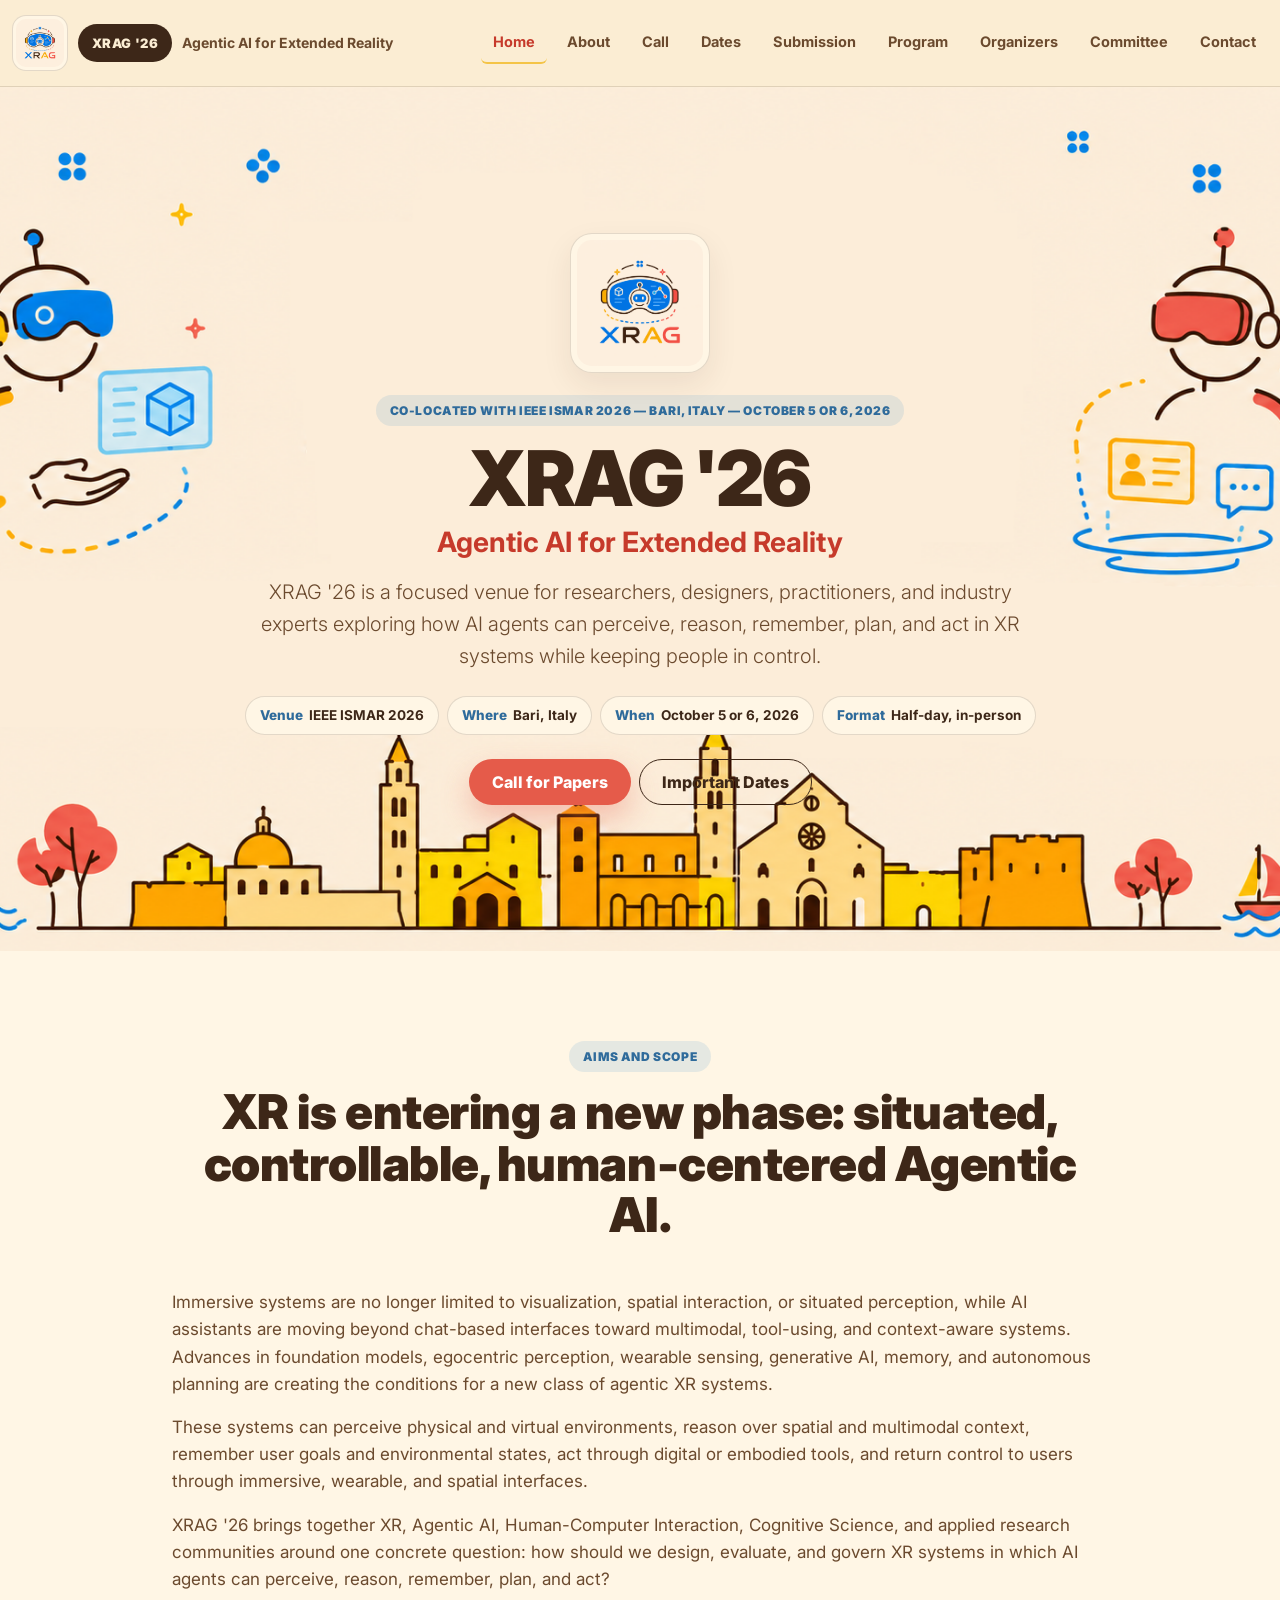
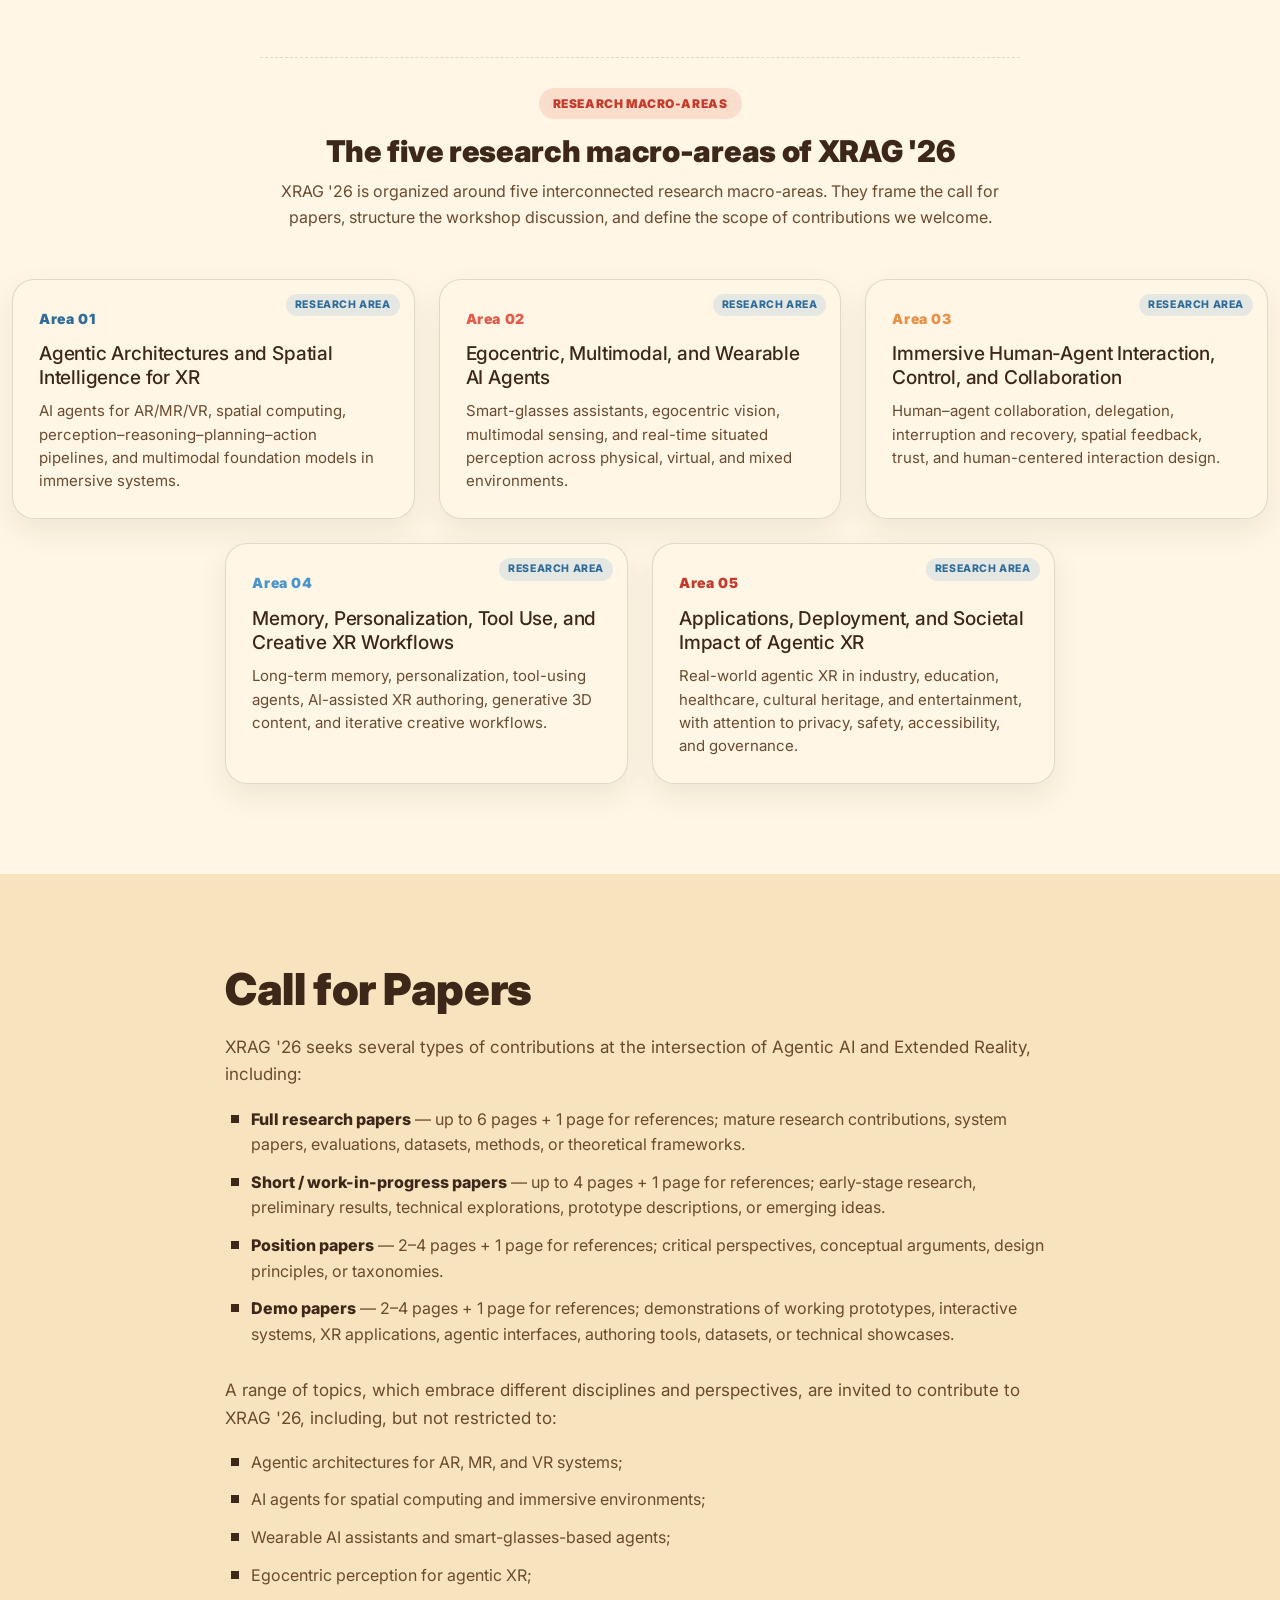
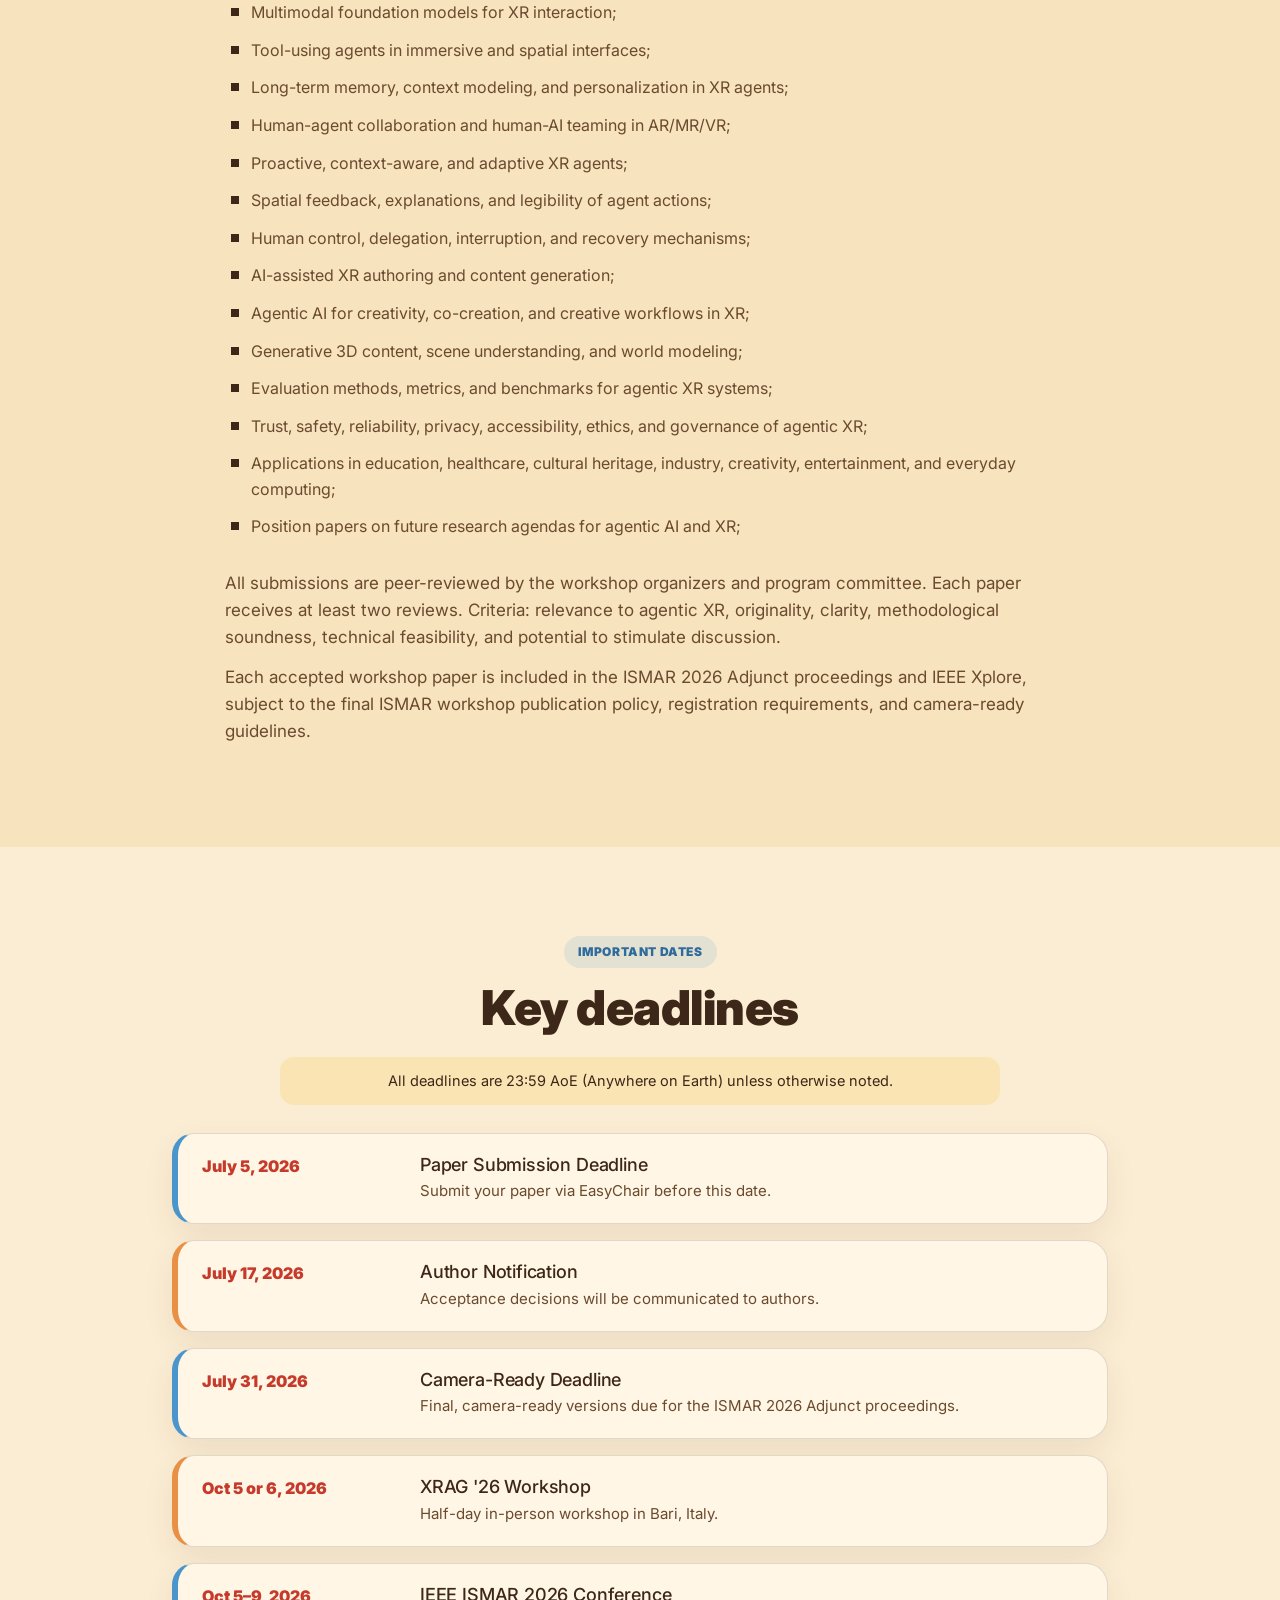
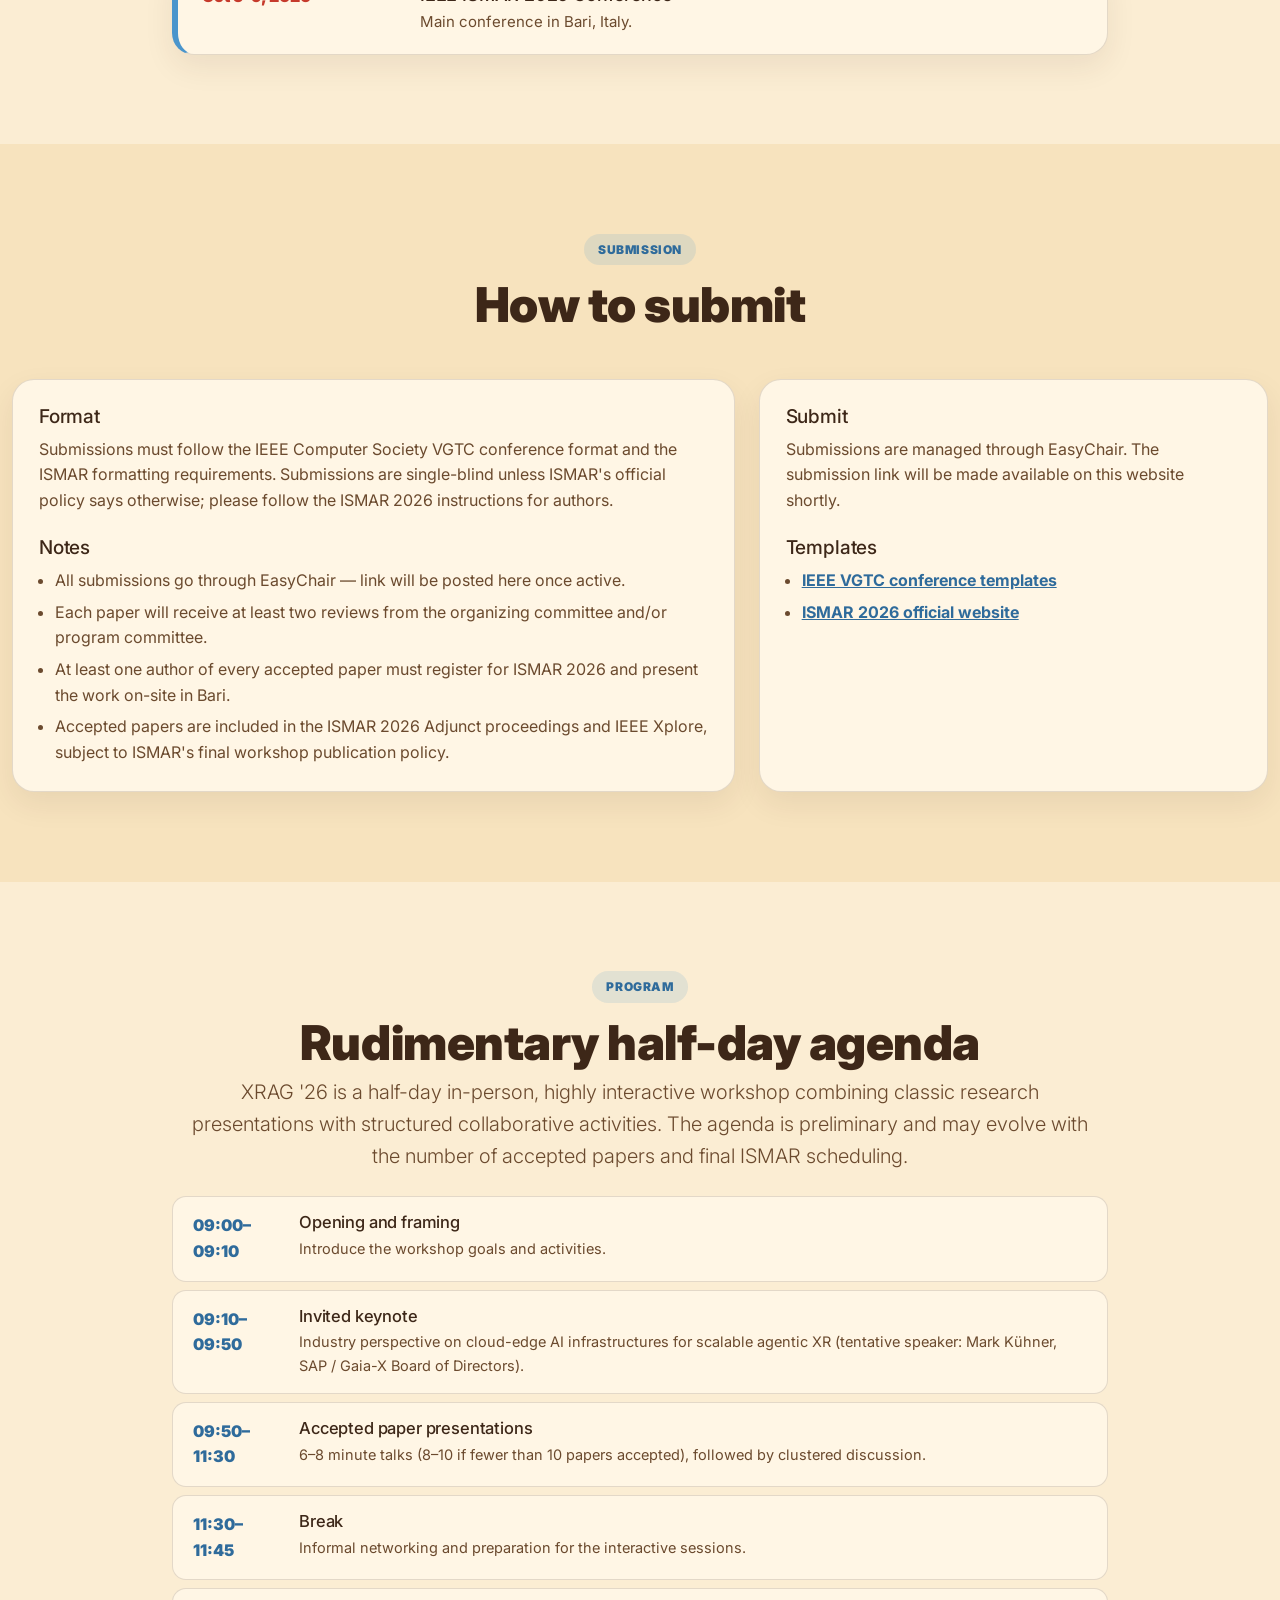
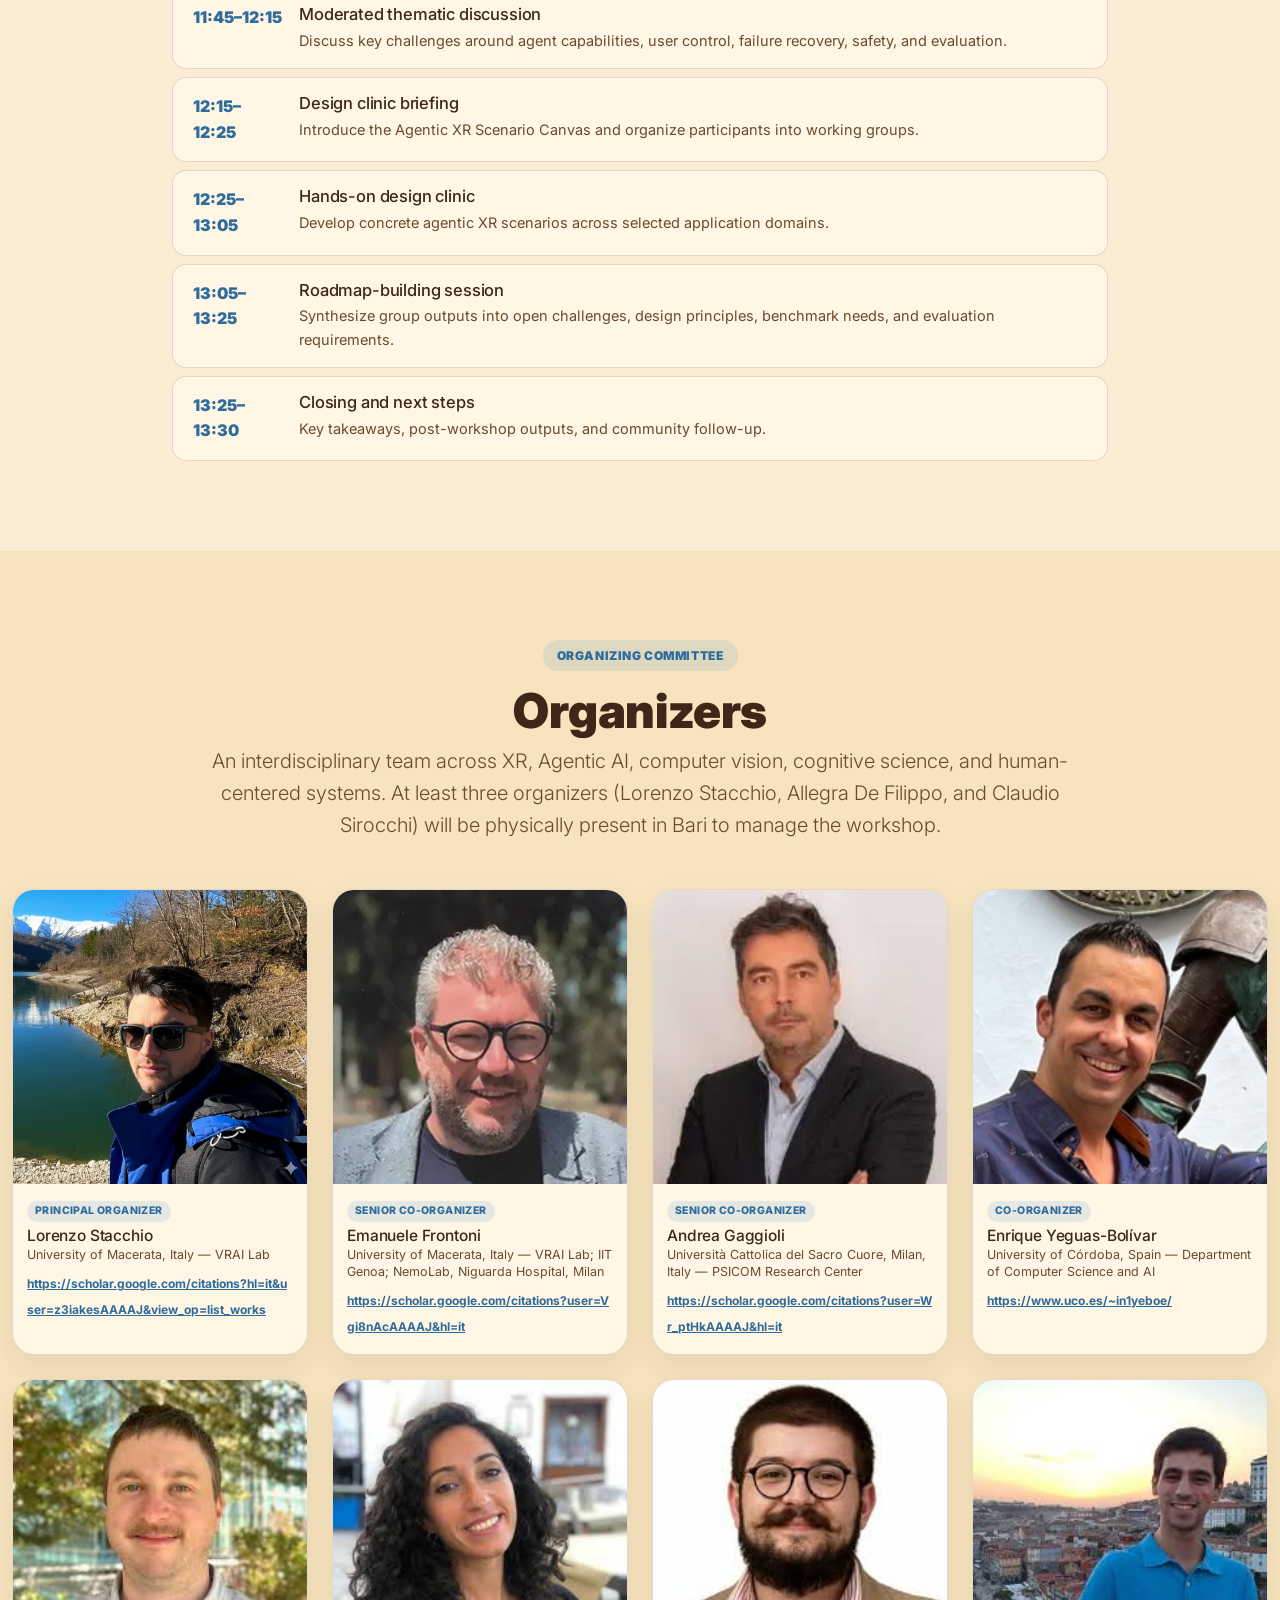
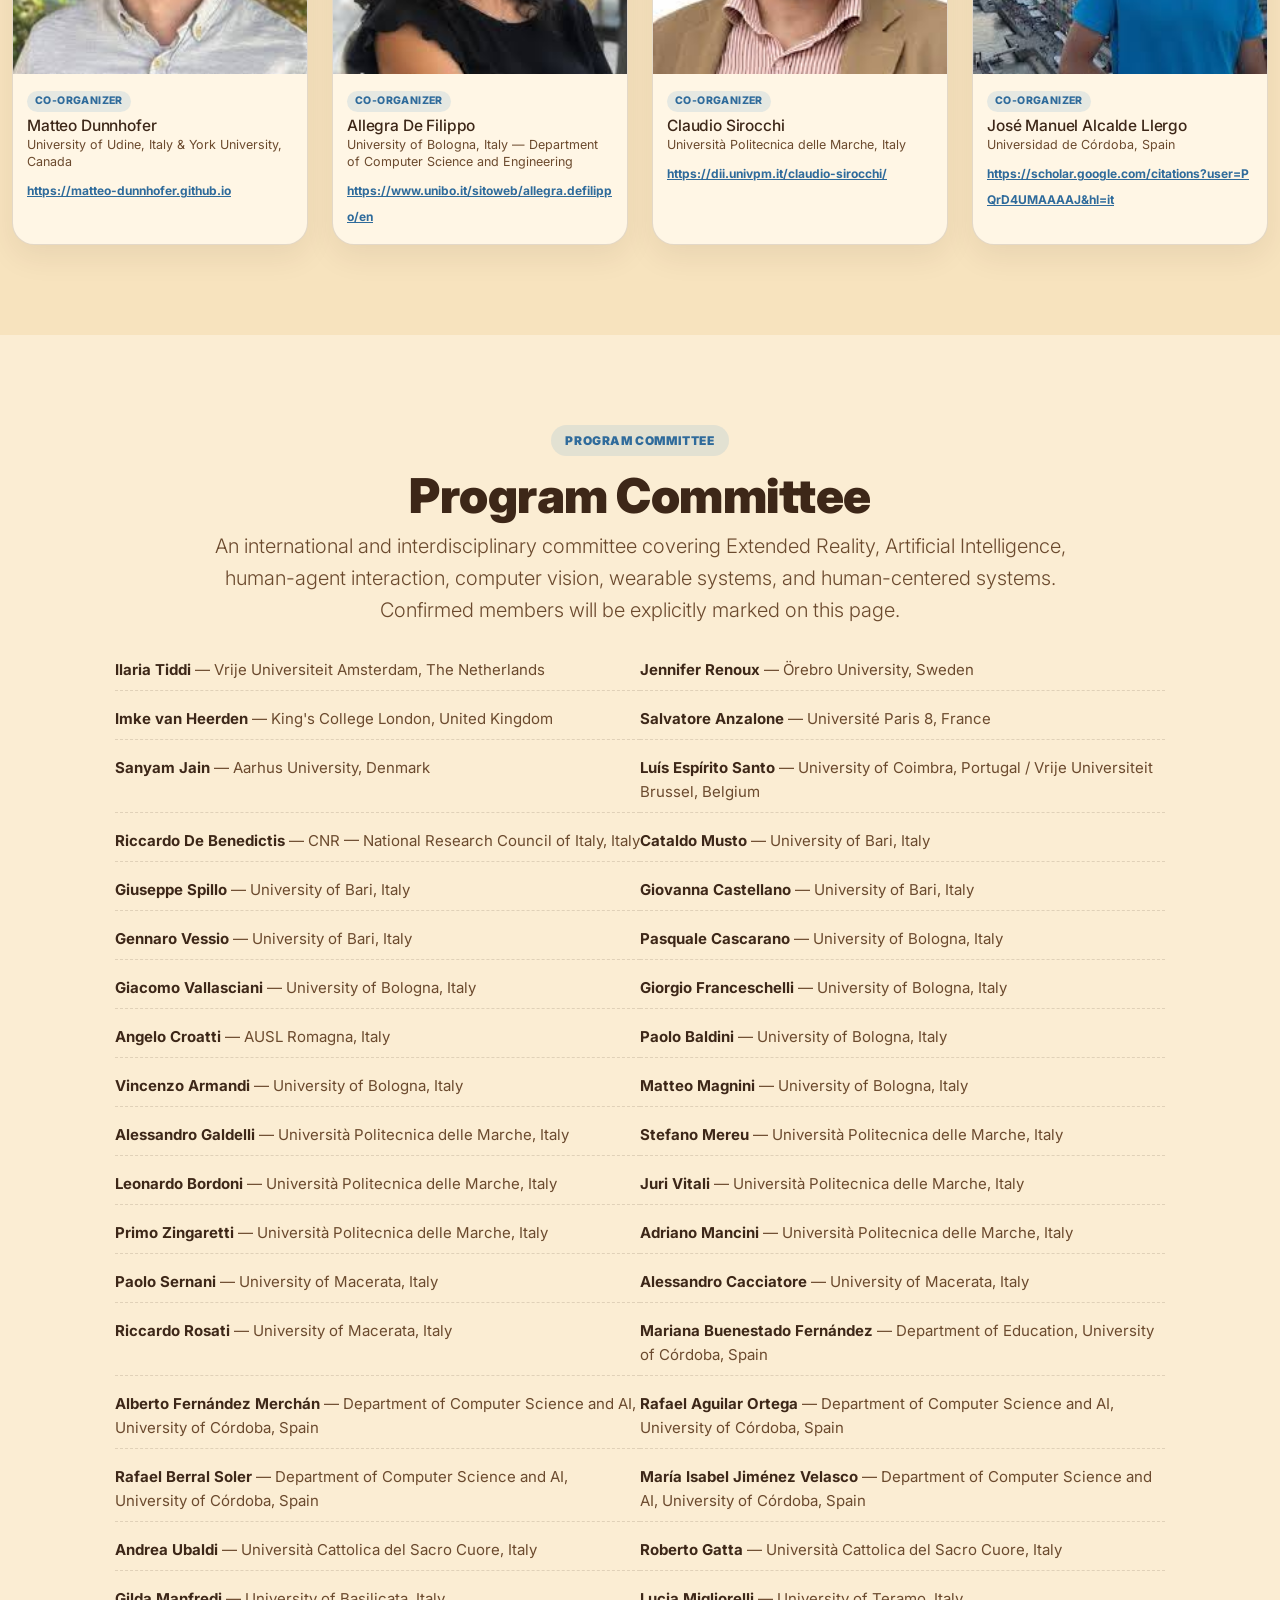
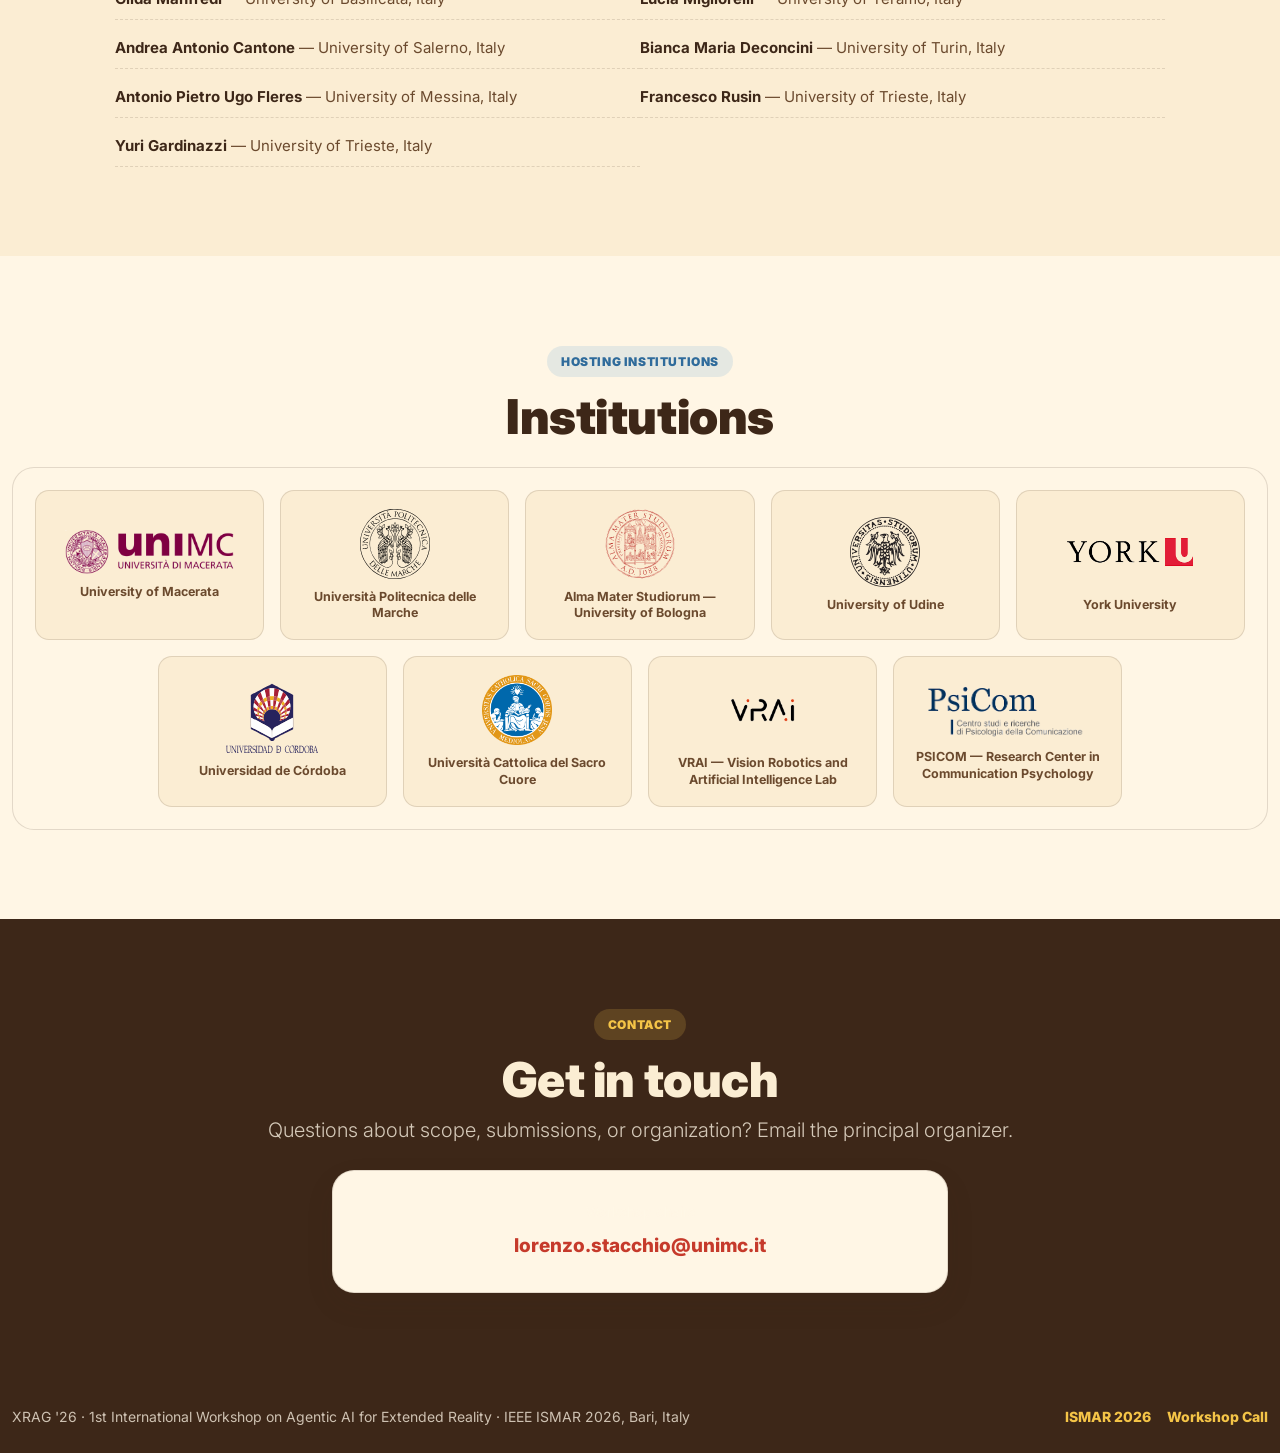
==== index.html @ 8af24858 "Initial commit: XRAG '26 workshop website Static, JSON-driven site for the 1st International Worksho" ====
<!doctype html>
<html lang="en">
  <head>
    <meta charset="utf-8">
    <meta name="viewport" content="width=device-width, initial-scale=1">
    <meta name="description" content="XRAG '26 — IEEE ISMAR 2026 Workshop on Agentic AI for Extended Reality, Bari, Italy.">
    <title>XRAG '26 — Agentic AI for Extended Reality (ISMAR 2026 Workshop)</title>

    <link rel="icon"          type="image/png" href="assets/icon.png">
    <link rel="apple-touch-icon"                href="assets/icon.png">
    <link rel="shortcut icon" type="image/png" href="assets/icon.png">

    <link rel="preconnect" href="https://fonts.googleapis.com">
    <link rel="preconnect" href="https://fonts.gstatic.com" crossorigin>
    <link href="https://fonts.googleapis.com/css2?family=Inter:wght@400;500;700;800;900&display=swap" rel="stylesheet">

    <!-- Bootstrap 5 -->
    <link href="https://cdn.jsdelivr.net/npm/bootstrap@5.3.8/dist/css/bootstrap.min.css"
          rel="stylesheet"
          integrity="sha384-sRIl4kxILFvY47J16cr9ZwB07vP4J8+LH7qKQnuqkuIAvNWLzeN8tE5YBujZqJLB"
          crossorigin="anonymous">

    <link rel="stylesheet" href="styles.css">
  </head>
  <body>

    <!-- ============ NAVBAR ============ -->
    <nav class="navbar navbar-expand-lg sticky-top site-header">
      <div class="container-xxl">
        <a class="navbar-brand brand" href="#home">
          <img src="assets/icon.png" alt="" class="brand-icon" aria-hidden="true">
          <span class="brand-mark" data-bind="workshop.shortName">XRAG '26</span>
          <span class="brand-text d-none d-md-inline" data-bind="workshop.subtitle">Agentic AI for Extended Reality</span>
        </a>
        <button class="navbar-toggler" type="button"
                data-bs-toggle="collapse" data-bs-target="#siteNav"
                aria-controls="siteNav" aria-expanded="false" aria-label="Toggle navigation">
          <span class="navbar-toggler-icon"></span>
        </button>
        <div class="collapse navbar-collapse justify-content-lg-end" id="siteNav">
          <ul class="navbar-nav align-items-lg-center gap-lg-2" data-slot="nav"></ul>
        </div>
      </div>
    </nav>

    <main>
      <!-- ============ HOME / HERO ============ -->
      <section id="home" class="hero">
        <div class="hero-bg" aria-hidden="true"></div>
        <div class="container-xxl position-relative">
          <div class="text-center mx-auto hero-content" style="max-width: 980px;">
            <img src="assets/icon.png" alt="" class="hero-icon" aria-hidden="true"
                 onerror="this.style.display='none'">
            <p class="eyebrow" data-bind="hero.eyebrow"></p>
            <h1 class="display-3 fw-black mb-2" data-bind="workshop.shortName"></h1>
            <p class="subtitle h3 fw-bold mb-3" data-bind="workshop.subtitle"></p>
            <p class="blurb lead" data-bind="hero.blurb"></p>
            <div class="snapshot d-flex flex-wrap justify-content-center gap-2 my-4" data-slot="snapshot"></div>
            <div class="d-flex flex-wrap justify-content-center gap-2" data-slot="heroActions"></div>
          </div>
        </div>
      </section>

      <!-- ============ ABOUT ============ -->
      <section id="about" class="block paper">
        <div class="container-xxl">
          <div class="section-head text-center mx-auto mb-4 mb-md-5">
            <p class="section-kicker" data-bind="about.kicker"></p>
            <h2 class="display-5 fw-black" data-bind="about.title"></h2>
          </div>
          <div class="row justify-content-center">
            <div class="col-lg-10 col-xl-9 about-copy" data-slot="aboutParagraphs"></div>
          </div>

          <!-- Macro research areas -->
          <div class="areas-header text-center mx-auto mt-5 mb-4">
            <p class="section-kicker areas-kicker" data-bind="about.areasKicker">Research Macro-Areas</p>
            <h3 class="areas-title" data-bind="about.areasTitle">The five research macro-areas of XRAG '26</h3>
            <p class="areas-intro text-muted-ink" data-bind="about.areasIntro">
              The workshop is organized around five interconnected research macro-areas
              that frame the call for papers and the workshop discussion.
            </p>
          </div>
          <div class="row g-3 g-md-4 mt-2 justify-content-center" data-slot="pillars"></div>
        </div>
      </section>

      <!-- ============ CALL FOR PAPERS ============ -->
      <section id="cfp" class="block alt">
        <div class="container-xxl">
          <div class="row justify-content-center">
            <div class="col-lg-9 col-xl-8 cfp-simple">

              <h2 class="cfp-h" data-bind="callForPapers.title2">Call for Papers</h2>
              <p data-bind="callForPapers.lead"></p>
              <ul class="cfp-bullets" data-slot="cfpCategories"></ul>

              <p class="mt-4" data-bind="topics.lead">
                A range of topics, which embrace different disciplines and perspectives,
                are invited to contribute to XRAG '26, including, but not restricted to:
              </p>
              <ul class="cfp-bullets" data-slot="topics"></ul>

              <p class="mt-4 text-muted-ink small" data-bind="callForPapers.review"></p>
              <p class="text-muted-ink small" data-bind="callForPapers.publication"></p>

            </div>
          </div>
        </div>
      </section>

      <!-- ============ IMPORTANT DATES ============ -->
      <section id="dates" class="block">
        <div class="container-xxl">
          <div class="section-head text-center mx-auto mb-4">
            <p class="section-kicker" data-bind="importantDates.kicker"></p>
            <h2 class="display-5 fw-black" data-bind="importantDates.title"></h2>
          </div>
          <p class="dates-note mx-auto" data-bind="importantDates.note"></p>
          <div class="row justify-content-center">
            <div class="col-lg-10 col-xl-9">
              <div class="timeline d-grid gap-3" data-slot="dates"></div>
            </div>
          </div>
        </div>
      </section>

      <!-- ============ SUBMISSION ============ -->
      <section id="submission" class="block alt">
        <div class="container-xxl">
          <div class="section-head text-center mx-auto mb-4 mb-md-5">
            <p class="section-kicker" data-bind="submission.kicker"></p>
            <h2 class="display-5 fw-black" data-bind="submission.title"></h2>
          </div>
          <div class="row g-3 g-md-4">
            <div class="col-lg-7">
              <div class="card-soft h-100">
                <h3>Format</h3>
                <p data-bind="submission.format"></p>
                <h3 class="mt-4">Notes</h3>
                <ul class="ps-3 mb-0" data-slot="submissionNotes"></ul>
              </div>
            </div>
            <div class="col-lg-5">
              <div class="card-soft h-100">
                <h3>Submit</h3>
                <p data-bind="submission.urlLabel"></p>
                <div data-slot="submissionLink"></div>
                <h3 class="mt-4">Templates</h3>
                <ul class="ps-3 mb-0" data-slot="submissionTemplates"></ul>
              </div>
            </div>
          </div>
        </div>
      </section>

      <!-- ============ PROGRAM ============ -->
      <section id="program" class="block">
        <div class="container-xxl">
          <div class="section-head text-center mx-auto mb-4">
            <p class="section-kicker" data-bind="program.kicker"></p>
            <h2 class="display-5 fw-black" data-bind="program.title"></h2>
            <p class="lead text-muted-ink" data-bind="program.intro"></p>
          </div>
          <div class="row justify-content-center">
            <div class="col-lg-9">
              <div class="program-list d-grid gap-2" data-slot="program"></div>
            </div>
          </div>
        </div>
      </section>

      <!-- ============ ORGANIZERS ============ -->
      <section id="organizers" class="block alt">
        <div class="container-xxl">
          <div class="section-head text-center mx-auto mb-4 mb-md-5">
            <p class="section-kicker" data-bind="organizers.kicker"></p>
            <h2 class="display-5 fw-black" data-bind="organizers.title"></h2>
            <p class="lead text-muted-ink" data-bind="organizers.intro"></p>
          </div>
          <div class="row g-3 g-md-4" data-slot="organizers"></div>
        </div>
      </section>

      <!-- ============ COMMITTEE ============ -->
      <section id="committee" class="block">
        <div class="container-xxl">
          <div class="section-head text-center mx-auto mb-4">
            <p class="section-kicker" data-bind="committee.kicker"></p>
            <h2 class="display-5 fw-black" data-bind="committee.title"></h2>
            <p class="lead text-muted-ink" data-bind="committee.intro"></p>
          </div>
          <div class="row justify-content-center">
            <div class="col-lg-10">
              <ul class="committee-list row g-2 list-unstyled mb-0" data-slot="committee"></ul>
            </div>
          </div>
        </div>
      </section>

      <!-- ============ SPONSORS ============ -->
      <section id="sponsors" class="block paper">
        <div class="container-xxl">
          <div class="section-head text-center mx-auto mb-4">
            <p class="section-kicker" data-bind="sponsors.kicker"></p>
            <h2 class="display-5 fw-black" data-bind="sponsors.title"></h2>
          </div>
          <div class="sponsor-grid" data-slot="sponsors"></div>
        </div>
      </section>

      <!-- ============ CONTACT ============ -->
      <section id="contact" class="block ink">
        <div class="container-xxl">
          <div class="section-head text-center mx-auto mb-4">
            <p class="section-kicker" data-bind="contact.kicker"></p>
            <h2 class="display-5 fw-black" data-bind="contact.title"></h2>
            <p class="lead" data-bind="contact.text"></p>
          </div>
          <div class="row justify-content-center">
            <div class="col-md-8 col-lg-6">
              <div class="contact-card text-center">
                <p class="small mb-1 text-muted-ink">Workshop chairs</p>
                <a class="contact-email" data-bind-attr="href:contact.emailHref" data-bind="contact.email"></a>
              </div>
            </div>
          </div>
        </div>
      </section>
    </main>

    <footer class="footer">
      <div class="container-xxl d-flex flex-column flex-md-row justify-content-between align-items-center gap-2">
        <p class="mb-0" data-bind="footer.text"></p>
        <div class="d-flex flex-wrap gap-3" data-slot="footerLinks"></div>
      </div>
    </footer>

    <script src="https://cdn.jsdelivr.net/npm/bootstrap@5.3.8/dist/js/bootstrap.bundle.min.js"
            integrity="sha384-FKyoEForCGlyvwx9Hj09JcYn3nv7wiPVlz7YYwJrWVcXK/BmnVDxM+D2scQbITxI"
            crossorigin="anonymous"></script>
    <script src="app.js"></script>
  </body>
</html>
---- styles.css ----
/* =========================================================
   XRAG '26 — theme layer on top of Bootstrap 5
   Layout = Bootstrap utilities + grid. This file only adds
   colors, spacing tweaks, and component-specific cosmetics.
   ========================================================= */

:root {
  --cream:        #fbedd3;
  --cream-deep:   #f7e3be;
  --paper:        #fff6e5;
  --ink:          #3d2718;
  --ink-soft:     #6b4a2e;
  --muted:        #8a6f55;
  --line:         rgba(61, 39, 24, 0.14);

  --blue:         #4a95cc;
  --blue-deep:    #2f6b9b;
  --red:          #e55b4a;
  --red-deep:     #c63a2b;
  --yellow:       #f4c447;
  --orange:       #e89146;

  --shadow:       0 24px 60px rgba(61, 39, 24, 0.14);
  --shadow-soft:  0 12px 30px rgba(61, 39, 24, 0.08);
  --radius:       22px;
  --radius-sm:    14px;

  /* Bootstrap overrides */
  --bs-body-bg:          var(--cream);
  --bs-body-color:       var(--ink);
  --bs-body-font-family: Inter, ui-sans-serif, system-ui, -apple-system, BlinkMacSystemFont, "Segoe UI", sans-serif;
  --bs-link-color:       var(--blue-deep);
  --bs-link-hover-color: var(--red-deep);
  --bs-border-color:     var(--line);
  --bs-border-radius:    var(--radius-sm);
  --bs-border-radius-lg: var(--radius);
}

body {
  background: var(--cream);
  color: var(--ink);
  line-height: 1.6;
}

h1, h2, h3, h4 { color: var(--ink); letter-spacing: -0.01em; }
.fw-black { font-weight: 900; }
.text-muted-ink { color: var(--ink-soft) !important; }
.text-accent    { color: var(--red-deep); }

/* === NAVBAR =========================================== */
.site-header {
  background: rgba(251, 237, 211, 0.94);
  backdrop-filter: blur(14px);
  border-bottom: 1px solid var(--line);
  padding: 10px 0;
}

.brand { display: inline-flex; align-items: center; gap: 10px; text-decoration: none; }

.brand-icon {
  width: 56px;
  height: 56px;
  border-radius: 14px;
  object-fit: contain;
  background: var(--paper);
  border: 1px solid var(--line);
  padding: 3px;
}

@media (max-width: 575.98px) {
  .brand-icon { width: 46px; height: 46px; border-radius: 12px; }
}

.brand-mark {
  display: inline-grid;
  place-items: center;
  height: 38px;
  padding: 0 14px;
  border-radius: 999px;
  background: var(--ink);
  color: var(--cream);
  font-weight: 900;
  font-size: 13px;
  letter-spacing: 0.4px;
}

.brand-text { color: var(--ink-soft); font-weight: 700; font-size: 14px; }

.navbar-nav .nav-link {
  color: var(--ink-soft);
  font-weight: 700;
  font-size: 14.5px;
  padding: 8px 12px !important;
  border-bottom: 2px solid transparent;
  border-radius: 6px;
  transition: color 150ms, border-color 150ms, background 150ms;
}
.navbar-nav .nav-link:hover,
.navbar-nav .nav-link.active {
  color: var(--red-deep);
  border-bottom-color: var(--yellow);
}

.navbar-toggler {
  border-color: var(--line);
  padding: 6px 10px;
}
.navbar-toggler:focus { box-shadow: 0 0 0 .2rem rgba(74,149,204,.25); }

/* === HERO ============================================= */
.hero {
  position: relative;
  padding: clamp(80px, 11vw, 160px) 0 clamp(80px, 11vw, 160px);
  background: var(--cream);
  overflow: hidden;
  isolation: isolate;
  min-height: min(96vh, 880px);
  display: flex;
  align-items: center;
}

/* Banner image as full-opacity backdrop. The image already has an
   empty central area, so the hero text sits inside it without
   needing any fade / overlay. */
.hero-bg {
  position: absolute;
  inset: 0;
  z-index: 0;
  background-image: var(--hero-banner-url, url("assets/banner.png"));
  background-size: cover;
  background-position: center;
  background-repeat: no-repeat;
  pointer-events: none;
}

.hero-content { position: relative; z-index: 1; }

.hero-icon {
  display: block;
  width: clamp(96px, 11vw, 140px);
  height: auto;
  margin: 0 auto clamp(14px, 2vw, 22px);
  border-radius: 22px;
  background: var(--paper);
  border: 1px solid var(--line);
  padding: 6px;
  box-shadow: var(--shadow-soft);
}

@media (max-width: 575.98px) {
  .hero-icon { width: 84px; border-radius: 18px; padding: 5px; }
}

/* On tablet/mobile, take the banner out of the absolute backdrop
   and let it sit as a separate block at the top so it cannot overlap
   the text below it. */
@media (max-width: 991.98px) {
  .hero {
    display: block;
    padding: 0 0 clamp(36px, 7vw, 70px);
    min-height: auto;
    overflow: visible;
  }
  .hero-bg {
    position: relative;
    inset: auto;
    width: 100%;
    aspect-ratio: 16 / 9;
    background-size: contain;
    background-position: center;
    margin-bottom: clamp(18px, 4vw, 36px);
  }
  .hero .container-xxl {
    padding-left: clamp(14px, 4vw, 24px);
    padding-right: clamp(14px, 4vw, 24px);
  }
  /* Slightly tighter hero typography on mobile so it doesn't push to
     the edges of small screens */
  .hero h1 { font-size: clamp(40px, 12vw, 64px); }
  .hero .subtitle { font-size: clamp(18px, 4.5vw, 24px); }
  .hero .blurb { font-size: clamp(15px, 3.8vw, 18px); }
}

/* Even narrower phones — make the banner a bit more compact */
@media (max-width: 480px) {
  .hero-bg { aspect-ratio: 4 / 3; }
}

.eyebrow,
.section-kicker {
  display: inline-block;
  margin: 0 0 14px;
  padding: 6px 14px;
  border-radius: 999px;
  background: rgba(74, 149, 204, 0.14);
  color: var(--blue-deep);
  font-size: 12px;
  font-weight: 900;
  letter-spacing: 0.6px;
  text-transform: uppercase;
}

.hero h1 {
  line-height: 1.02;
  font-size: clamp(40px, 6vw, 84px);
  letter-spacing: -0.02em;
}

.hero .subtitle  { color: var(--red-deep); }
.hero .blurb     { color: var(--ink-soft); max-width: 780px; margin-left: auto; margin-right: auto; }

.snapshot span {
  padding: 8px 14px;
  border: 1px solid var(--line);
  border-radius: 999px;
  background: var(--paper);
  font-size: 13.5px;
  font-weight: 700;
  color: var(--ink);
}
.snapshot span b { color: var(--blue-deep); margin-right: 6px; font-weight: 800; }

/* Buttons (extend Bootstrap) */
.btn-xrag {
  display: inline-flex;
  align-items: center;
  justify-content: center;
  min-height: 46px;
  padding: 0 22px;
  border-radius: 999px;
  font-weight: 800;
  text-decoration: none;
  border: 1px solid transparent;
  transition: transform 160ms, box-shadow 160ms, background 160ms, color 160ms;
}
.btn-xrag:hover { transform: translateY(-2px); }

.btn-xrag.primary {
  background: var(--red);
  color: #fff;
  box-shadow: 0 14px 30px rgba(229, 91, 74, 0.32);
}
.btn-xrag.primary:hover { background: var(--red-deep); color: #fff; }

.btn-xrag.ghost {
  background: transparent;
  color: var(--ink);
  border-color: var(--ink);
}
.btn-xrag.ghost:hover { background: var(--ink); color: var(--cream); }

.btn-xrag.dark { background: var(--ink); color: var(--cream); }

/* === SECTION BLOCKS =================================== */
section.block {
  padding: clamp(56px, 7vw, 100px) 0;
}
section.block.alt   { background: var(--cream-deep); }
section.block.paper { background: var(--paper); }
section.block.ink   { background: var(--ink); color: var(--cream); }
section.block.ink h1, section.block.ink h2, section.block.ink h3 { color: var(--cream); }
section.block.ink p { color: rgba(255, 246, 229, 0.78); }
section.block.ink .section-kicker { background: rgba(244, 196, 71, 0.18); color: var(--yellow); }
section.block.ink .text-muted-ink { color: rgba(255, 246, 229, 0.7) !important; }

.section-head { max-width: 900px; }
.section-head h2 { font-size: clamp(28px, 4vw, 48px); line-height: 1.08; }

/* === ABOUT / Pillars ================================== */
.about-copy p { color: var(--ink-soft); font-size: 17px; }

.areas-header {
  max-width: 760px;
  padding-top: 30px;
  border-top: 1px dashed var(--line);
}
.areas-kicker {
  background: rgba(229, 91, 74, 0.16);
  color: var(--red-deep);
}
.areas-title {
  margin: 0 0 10px;
  font-size: clamp(22px, 2.6vw, 30px);
  font-weight: 900;
  color: var(--ink);
  letter-spacing: -0.01em;
}
.areas-intro {
  margin: 0;
  font-size: 16px;
}

.pillar {
  position: relative;
  padding: 26px;
  border-radius: var(--radius);
  background: var(--paper);
  border: 1px solid var(--line);
  box-shadow: var(--shadow-soft);
  height: 100%;
}
.pillar::before {
  content: "Research area";
  position: absolute;
  top: 14px;
  right: 14px;
  padding: 3px 9px;
  border-radius: 999px;
  background: rgba(74, 149, 204, 0.14);
  color: var(--blue-deep);
  font-size: 10.5px;
  font-weight: 800;
  letter-spacing: 0.6px;
  text-transform: uppercase;
}

.pillar .num {
  display: inline-block;
  margin-bottom: 12px;
  font-weight: 900;
  font-size: 14px;
  letter-spacing: 0.6px;
  color: var(--red);
}
.pillar h3 { font-size: 19px; margin: 0 0 10px; line-height: 1.25; }
.pillar p  { color: var(--ink-soft); margin: 0; font-size: 15px; line-height: 1.55; }

/* Per-card accent colors via :nth-child on the column wrapper */
[data-slot="pillars"] > div:nth-child(1) .pillar .num { color: var(--blue-deep); }
[data-slot="pillars"] > div:nth-child(2) .pillar .num { color: var(--red); }
[data-slot="pillars"] > div:nth-child(3) .pillar .num { color: var(--orange); }
[data-slot="pillars"] > div:nth-child(4) .pillar .num { color: var(--blue); }
[data-slot="pillars"] > div:nth-child(5) .pillar .num { color: var(--red-deep); }

/* === TOPIC CLOUD ====================================== */
.topic-cloud span {
  padding: 12px 18px;
  border-radius: 999px;
  background: var(--paper);
  border: 1px solid var(--line);
  color: var(--ink);
  font-weight: 700;
  font-size: 14.5px;
}
.topic-cloud span:nth-child(4n+1) { border-color: rgba(74, 149, 204, 0.5); }
.topic-cloud span:nth-child(4n+2) { border-color: rgba(229, 91, 74, 0.5);  }
.topic-cloud span:nth-child(4n+3) { border-color: rgba(244, 196, 71, 0.7); }
.topic-cloud span:nth-child(4n+4) { border-color: rgba(232, 145, 70, 0.6); }

/* === CFP (simple bullets) ============================= */
.cfp-simple { color: var(--ink); }
.cfp-simple .cfp-h {
  font-size: clamp(28px, 4vw, 44px);
  font-weight: 900;
  margin: 0 0 18px;
  color: var(--ink);
  letter-spacing: -0.01em;
}
.cfp-simple > p {
  color: var(--ink-soft);
  font-size: 17px;
  margin: 0 0 12px;
}
.cfp-bullets {
  list-style: none;
  padding: 0;
  margin: 6px 0 14px;
}
.cfp-bullets li {
  position: relative;
  padding: 6px 0 6px 26px;
  color: var(--ink-soft);
  font-size: 16px;
}
.cfp-bullets li::before {
  content: "";
  position: absolute;
  left: 6px;
  top: 14px;
  width: 8px;
  height: 8px;
  background: var(--ink);
}
.cfp-bullets li b { color: var(--ink); font-weight: 800; }

/* === TIMELINE ========================================= */
.dates-note {
  max-width: 720px;
  margin: 0 auto 28px;
  padding: 12px 18px;
  border-radius: var(--radius-sm);
  background: rgba(244, 196, 71, 0.22);
  color: var(--ink);
  font-size: 14.5px;
  text-align: center;
}

.timeline article {
  display: grid;
  grid-template-columns: 200px 1fr;
  gap: 18px;
  padding: 20px 24px;
  border-radius: var(--radius);
  background: var(--paper);
  border: 1px solid var(--line);
  border-left: 6px solid var(--orange);
  box-shadow: var(--shadow-soft);
}
.timeline article:nth-child(odd) { border-left-color: var(--blue); }
.timeline time { font-weight: 900; color: var(--red-deep); }
.timeline h3   { margin: 0 0 4px; font-size: 18px; }
.timeline p    { margin: 0; color: var(--ink-soft); font-size: 15px; }

@media (max-width: 575.98px) {
  .timeline article { grid-template-columns: 1fr; gap: 6px; padding: 16px 18px; }
}

/* === SUBMISSION ======================================= */
.card-soft {
  padding: 26px;
  border-radius: var(--radius);
  background: var(--paper);
  border: 1px solid var(--line);
  box-shadow: var(--shadow-soft);
}
.card-soft h3 { font-size: 19px; margin: 0 0 8px; }
.card-soft p, .card-soft li { color: var(--ink-soft); }
.card-soft li + li { margin-top: 6px; }
.card-soft a { color: var(--blue-deep); font-weight: 700; }

.submission-cta {
  display: inline-block;
  margin-top: 10px;
  padding: 10px 18px;
  border-radius: 999px;
  background: var(--ink);
  color: var(--cream) !important;
  text-decoration: none;
  font-weight: 800;
}
.submission-cta:hover { background: var(--red-deep); }

/* === PROGRAM ========================================== */
.program-list article {
  display: grid;
  grid-template-columns: 90px 1fr;
  gap: 16px;
  padding: 16px 20px;
  border-radius: var(--radius-sm);
  background: var(--paper);
  border: 1px solid var(--line);
}
.program-list time { font-weight: 900; color: var(--blue-deep); }
.program-list h3   { margin: 0; font-size: 16.5px; }
.program-list p    { margin: 4px 0 0; color: var(--ink-soft); font-size: 14.5px; }

@media (max-width: 575.98px) {
  .program-list article { grid-template-columns: 70px 1fr; padding: 14px 16px; }
}

/* === PEOPLE =========================================== */
.person {
  border-radius: var(--radius);
  background: var(--paper);
  border: 1px solid var(--line);
  box-shadow: var(--shadow-soft);
  overflow: hidden;
  height: 100%;
  transition: transform 200ms, box-shadow 200ms;
}
.person:hover { transform: translateY(-4px); box-shadow: var(--shadow); }
.person img {
  width: 100%;
  aspect-ratio: 1 / 1;
  object-fit: cover;
  object-position: center top;
  background: var(--cream-deep);
  display: block;
}
.person .body { padding: 12px 14px 16px; }
.person-role {
  display: inline-block;
  margin-bottom: 4px;
  padding: 2px 8px;
  border-radius: 999px;
  background: rgba(74, 149, 204, 0.14);
  color: var(--blue-deep);
  font-size: 10.5px;
  font-weight: 800;
  letter-spacing: 0.4px;
  text-transform: uppercase;
}
.person h3    { margin: 0 0 2px; font-size: 15.5px; line-height: 1.25; }
.person .aff  { margin: 0 0 6px; color: var(--ink-soft); font-size: 12.5px; line-height: 1.35; }
.person a     { color: var(--blue-deep); font-weight: 700; font-size: 12px; word-break: break-all; }

/* === COMMITTEE ======================================== */
.committee-list li {
  padding: 8px 0;
  border-bottom: 1px dashed var(--line);
  color: var(--ink-soft);
  font-size: 15px;
}
.committee-list li b { color: var(--ink); }

/* === SPONSORS / Institutions grid =====================
   Flex layout so the last (incomplete) row is naturally
   centered. 5-up on desktop → 4-up on laptop → 3-up on
   tablet → 2-up on phone. */
.sponsor-grid {
  display: flex;
  flex-wrap: wrap;
  justify-content: center;
  gap: 16px;
  padding: 22px;
  border-radius: var(--radius);
  background: var(--paper);
  border: 1px solid var(--line);
}

.sponsor-tile {
  /* 5 columns by default (desktop ≥1200px) */
  flex: 0 0 calc((100% - 16px * 4) / 5);
  display: flex;
  flex-direction: column;
  align-items: center;
  justify-content: center;
  gap: 10px;
  min-height: 150px;
  padding: 18px 14px;
  border-radius: var(--radius-sm);
  background: var(--cream);
  border: 1px solid var(--line);
  color: var(--ink);
  text-decoration: none;
  text-align: center;
  transition: transform 200ms ease, box-shadow 200ms ease, border-color 200ms ease;
}
a.sponsor-tile:hover {
  transform: translateY(-3px);
  box-shadow: var(--shadow-soft);
  border-color: rgba(74, 149, 204, 0.45);
}

.sponsor-tile img {
  max-height: 70px;
  max-width: 85%;
  width: auto;
  object-fit: contain;
}

.sponsor-name {
  display: block;
  font-size: 12.5px;
  font-weight: 700;
  line-height: 1.3;
  color: var(--ink-soft);
}
.sponsor-name-only { font-size: 14px; color: var(--ink); }

/* 4-up on laptop */
@media (max-width: 1199.98px) {
  .sponsor-tile { flex: 0 0 calc((100% - 16px * 3) / 4); }
}
/* 3-up on tablet */
@media (max-width: 900px) {
  .sponsor-tile { flex: 0 0 calc((100% - 16px * 2) / 3); }
}
/* 2-up on phone */
@media (max-width: 575.98px) {
  .sponsor-grid { padding: 14px; gap: 10px; }
  .sponsor-tile {
    flex: 0 0 calc((100% - 10px) / 2);
    min-height: 120px;
    padding: 14px 10px;
  }
  .sponsor-tile img { max-height: 56px; }
}

/* === CONTACT ========================================== */
.contact-card {
  padding: 30px;
  border-radius: var(--radius);
  background: var(--paper);
  border: 1px solid var(--line);
  box-shadow: var(--shadow-soft);
}
.contact-email {
  display: inline-block;
  margin-top: 4px;
  font-size: 19px;
  font-weight: 800;
  color: var(--red-deep) !important;
  text-decoration: none;
  word-break: break-all;
}
.contact-email:hover { text-decoration: underline; }

/* === FOOTER =========================================== */
.footer {
  padding: 24px 0;
  background: var(--ink);
  color: rgba(255, 246, 229, 0.75);
  font-size: 14px;
}
.footer a { color: var(--yellow) !important; font-weight: 800; text-decoration: none; }
.footer a:hover { text-decoration: underline; }

/* === Mobile polish ==================================== */
@media (max-width: 991.98px) {
  .navbar-collapse {
    margin-top: 10px;
    padding: 10px;
    border-top: 1px solid var(--line);
  }
  .navbar-nav .nav-link { padding: 10px 4px !important; border-radius: 0; }
}

@media (max-width: 575.98px) {
  .hero h1 { font-size: clamp(34px, 11vw, 52px); }
  .btn-xrag { width: 100%; }
}
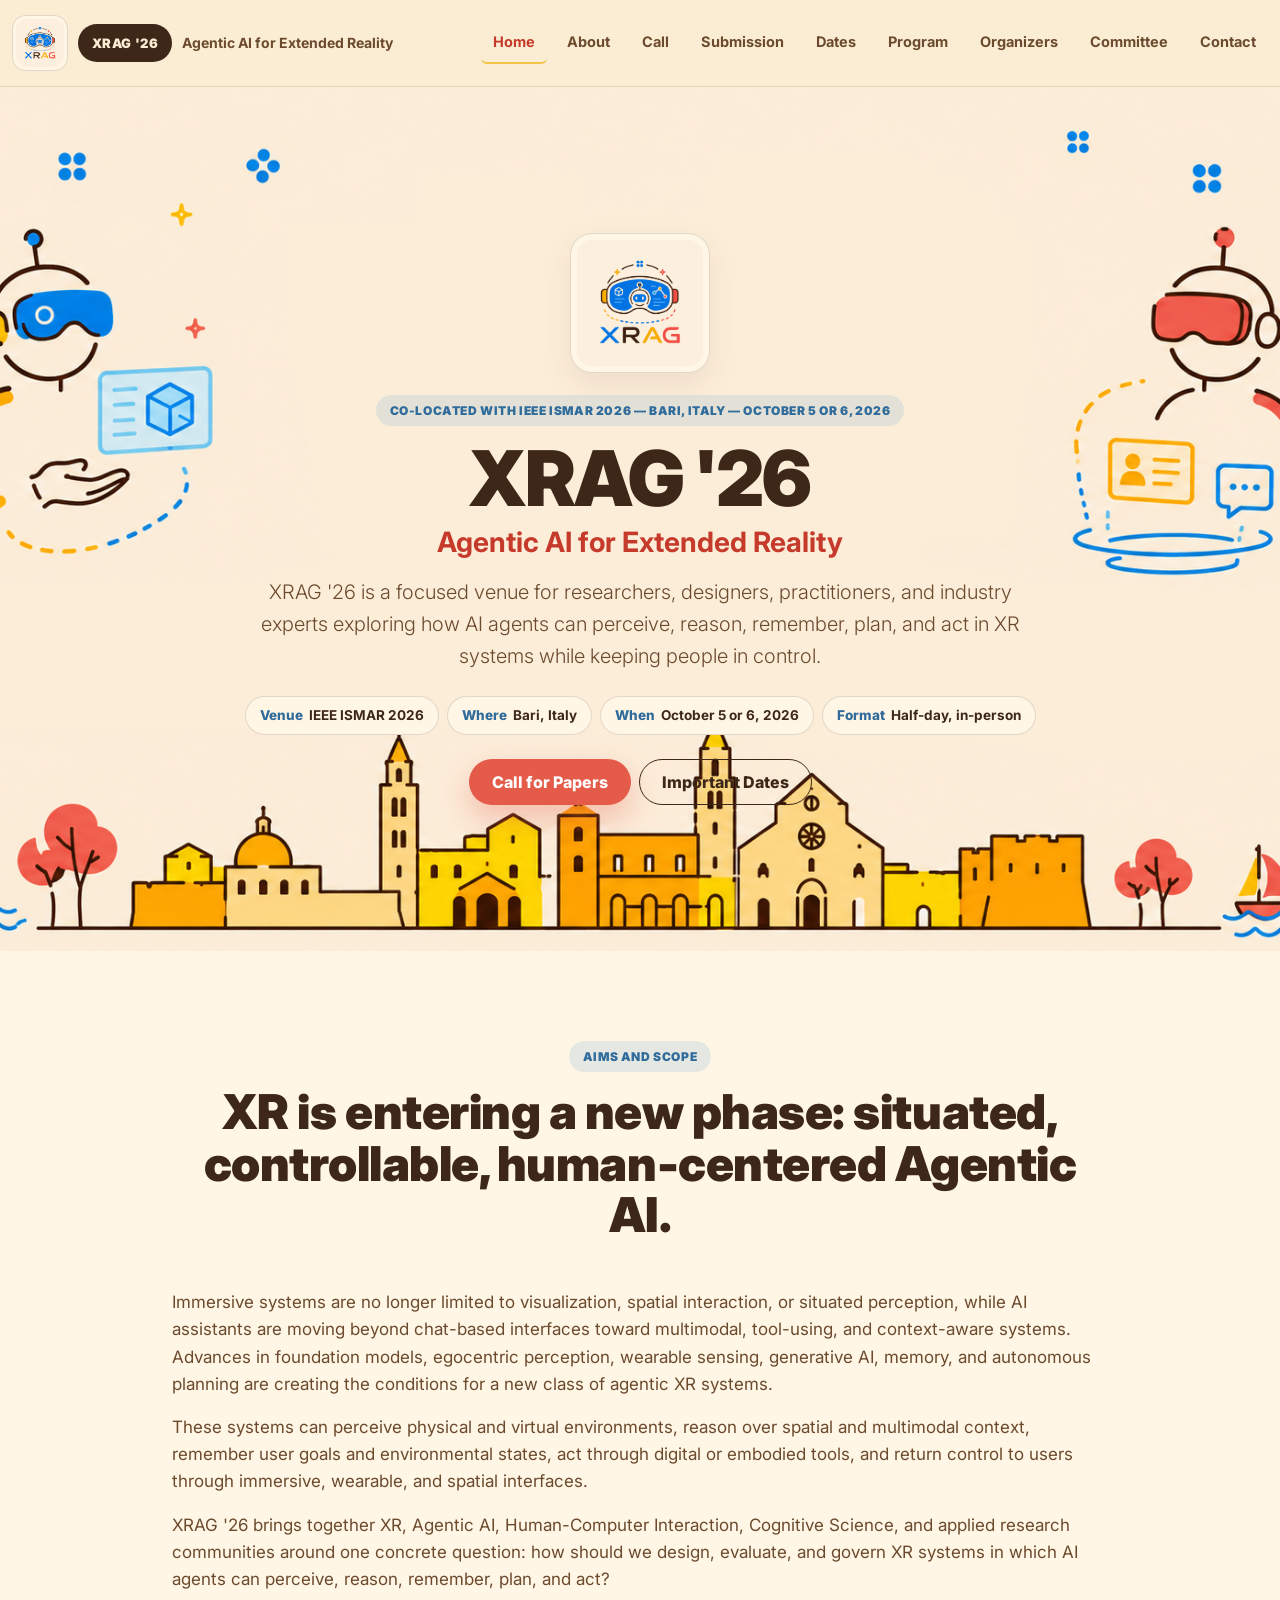
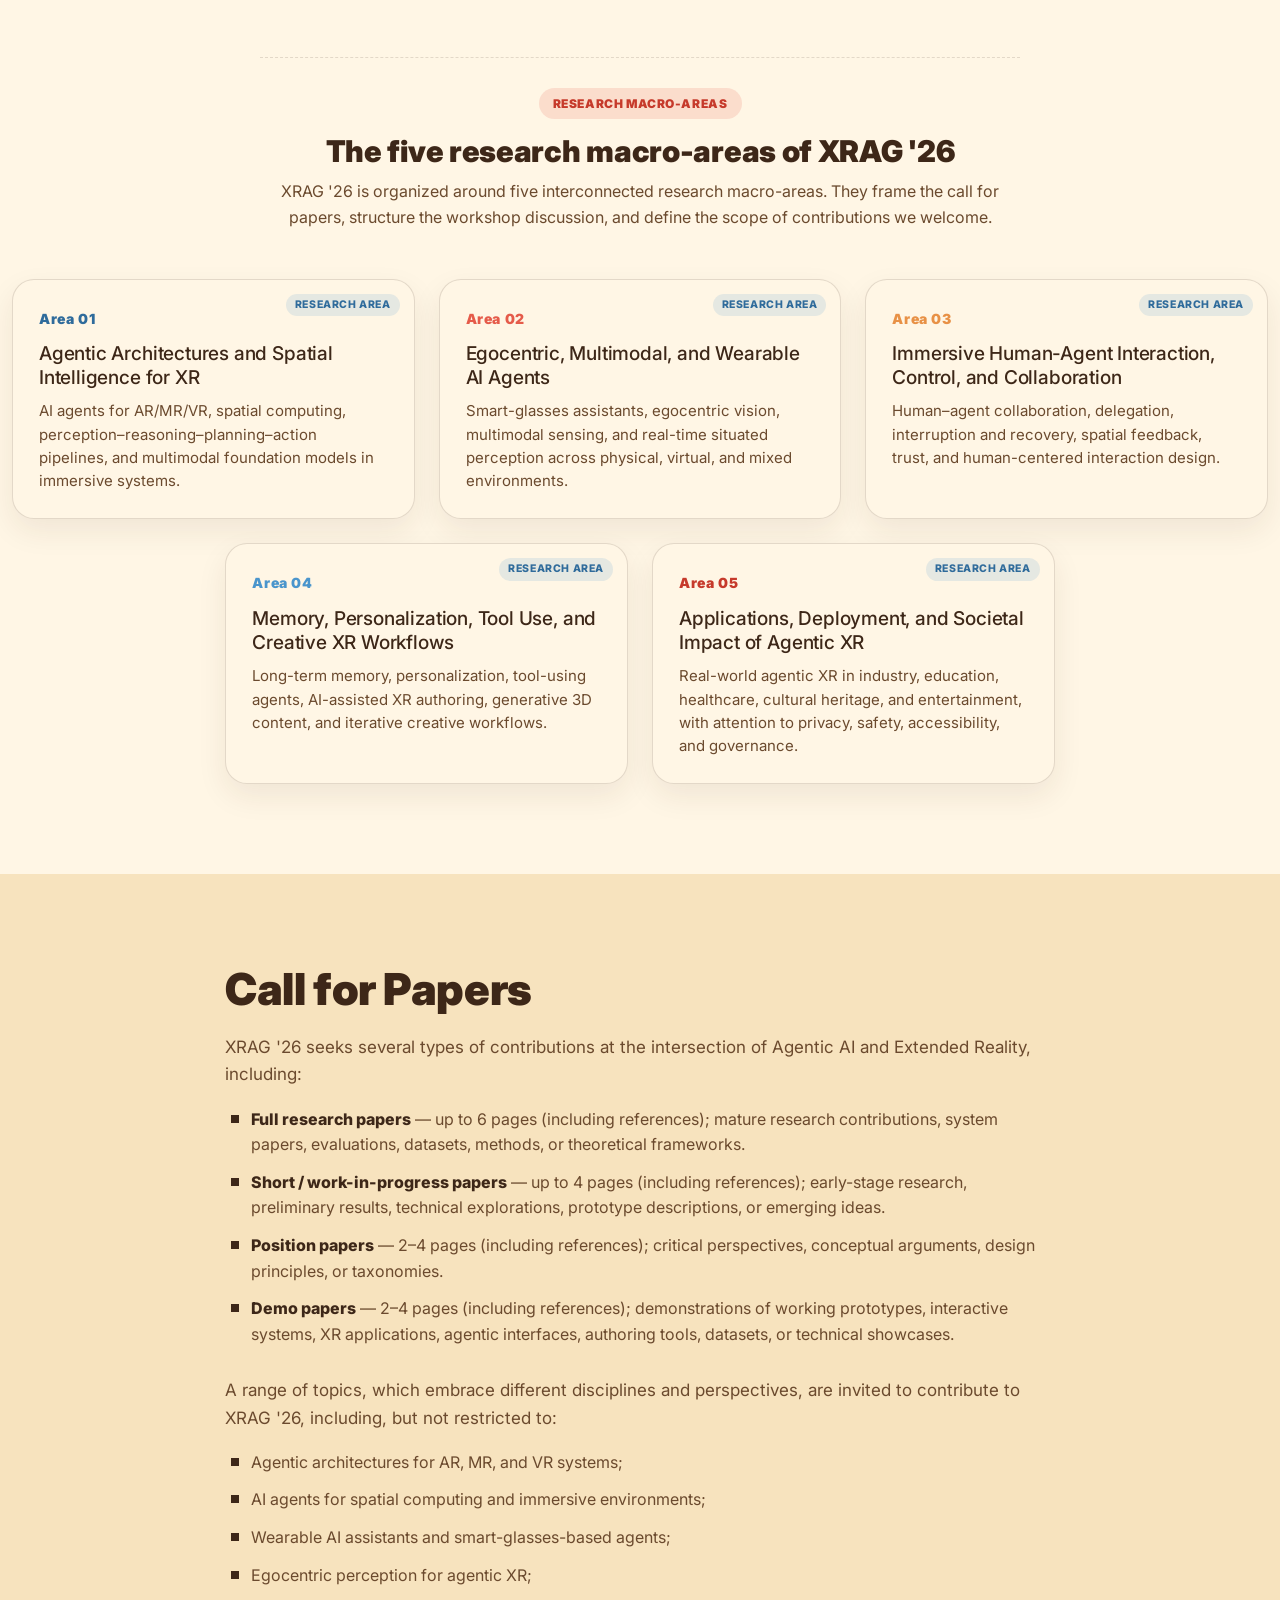
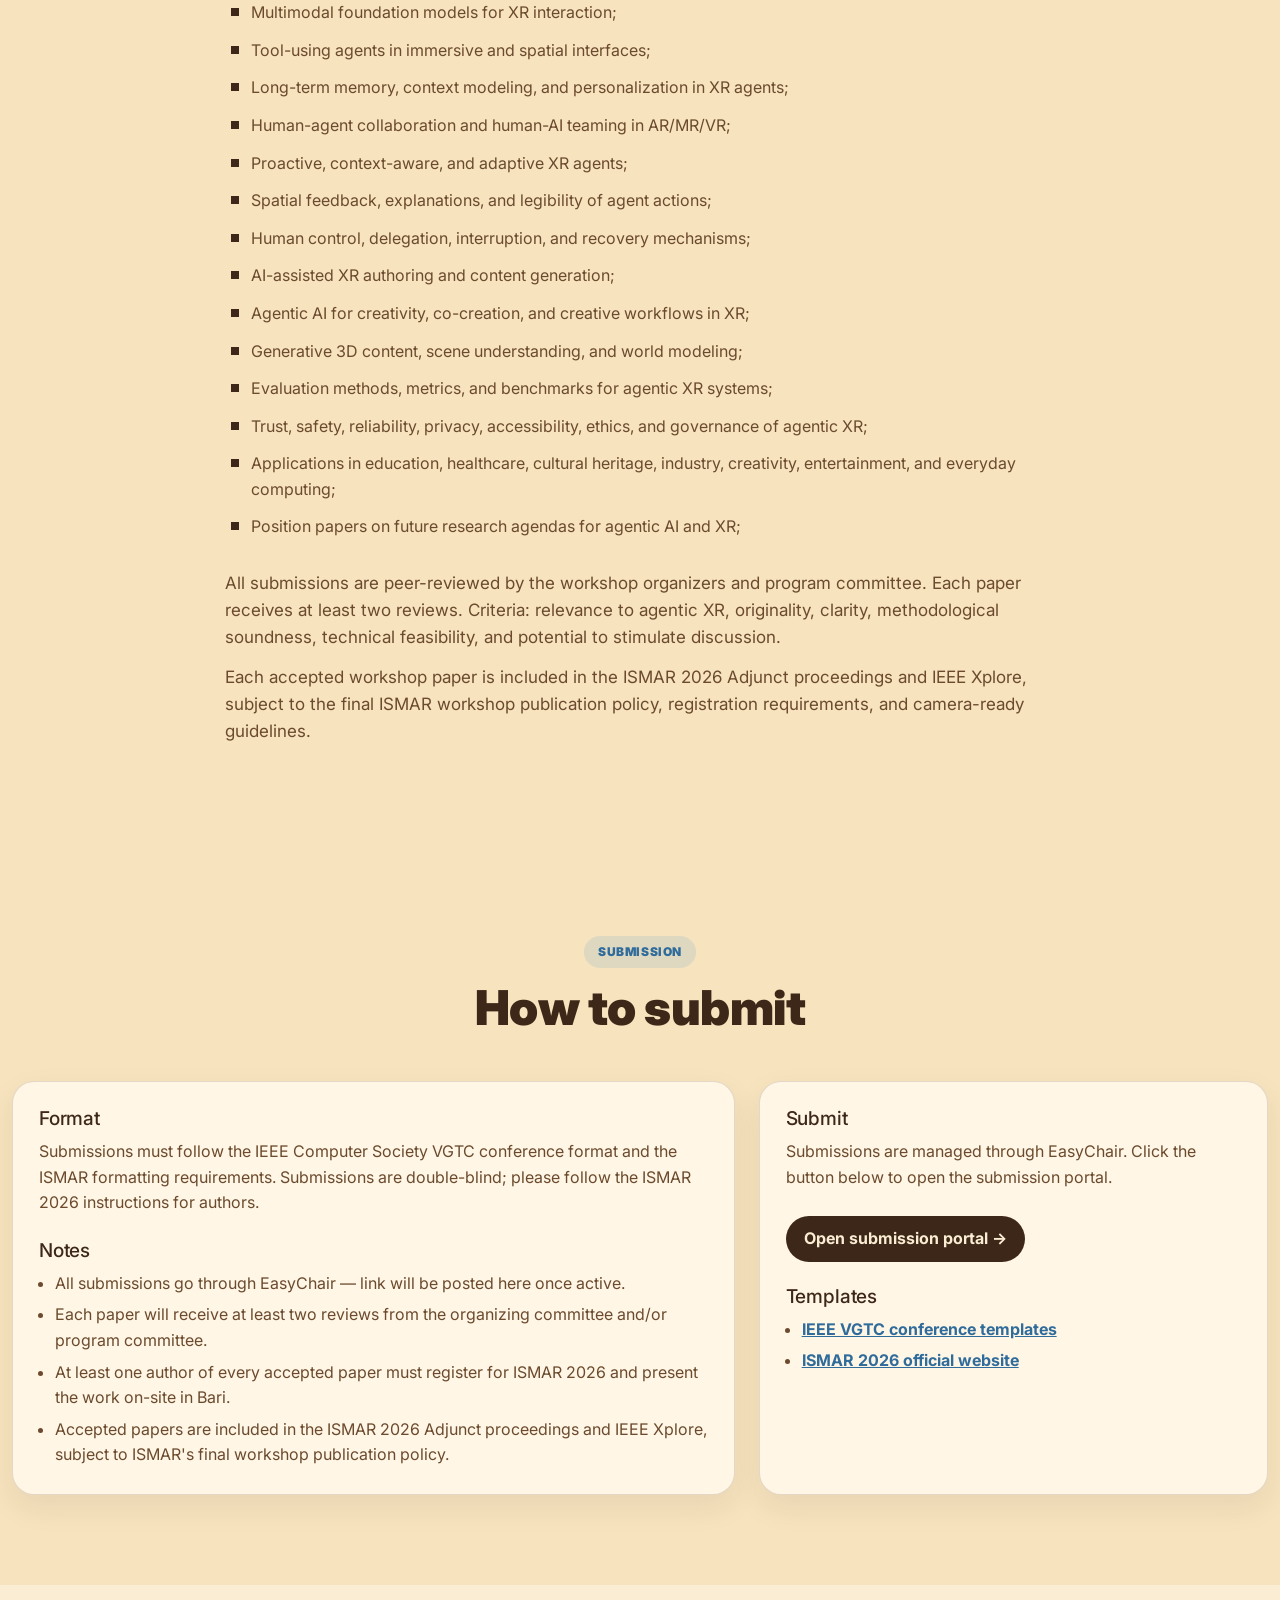
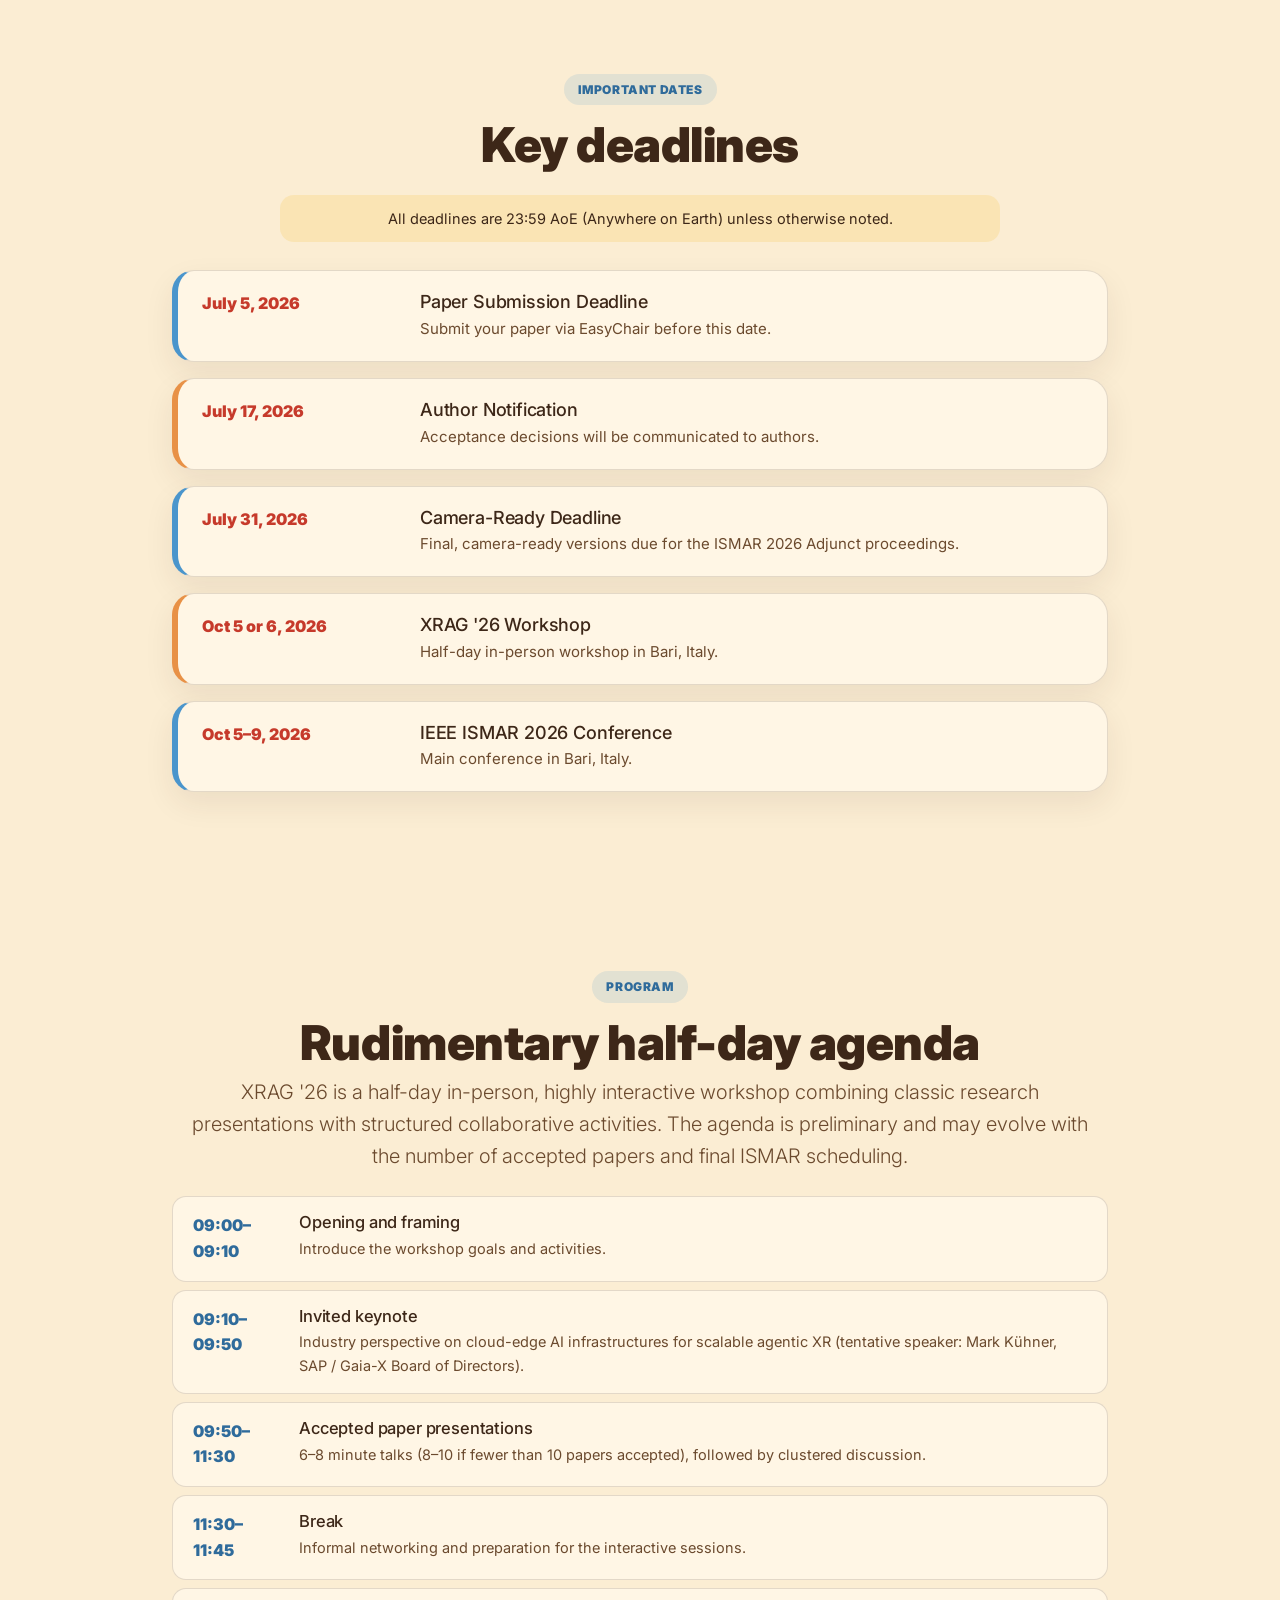
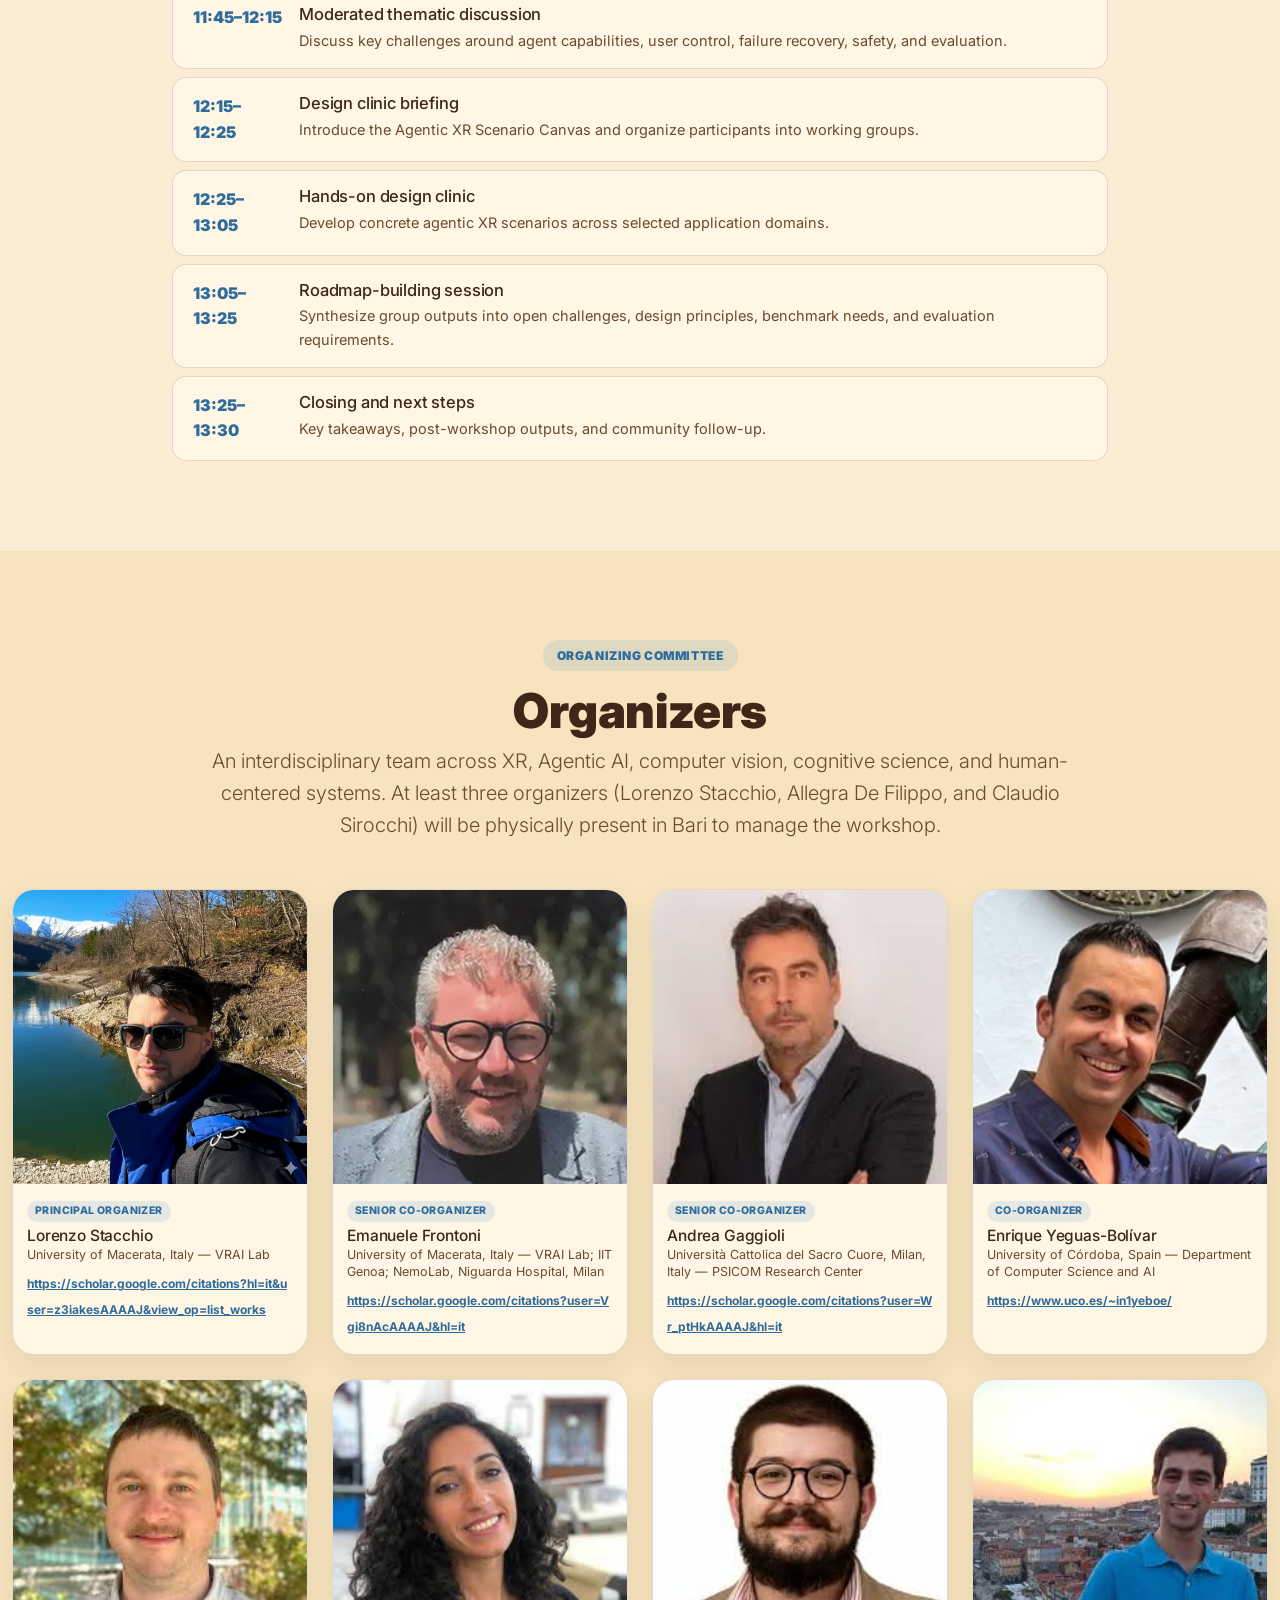
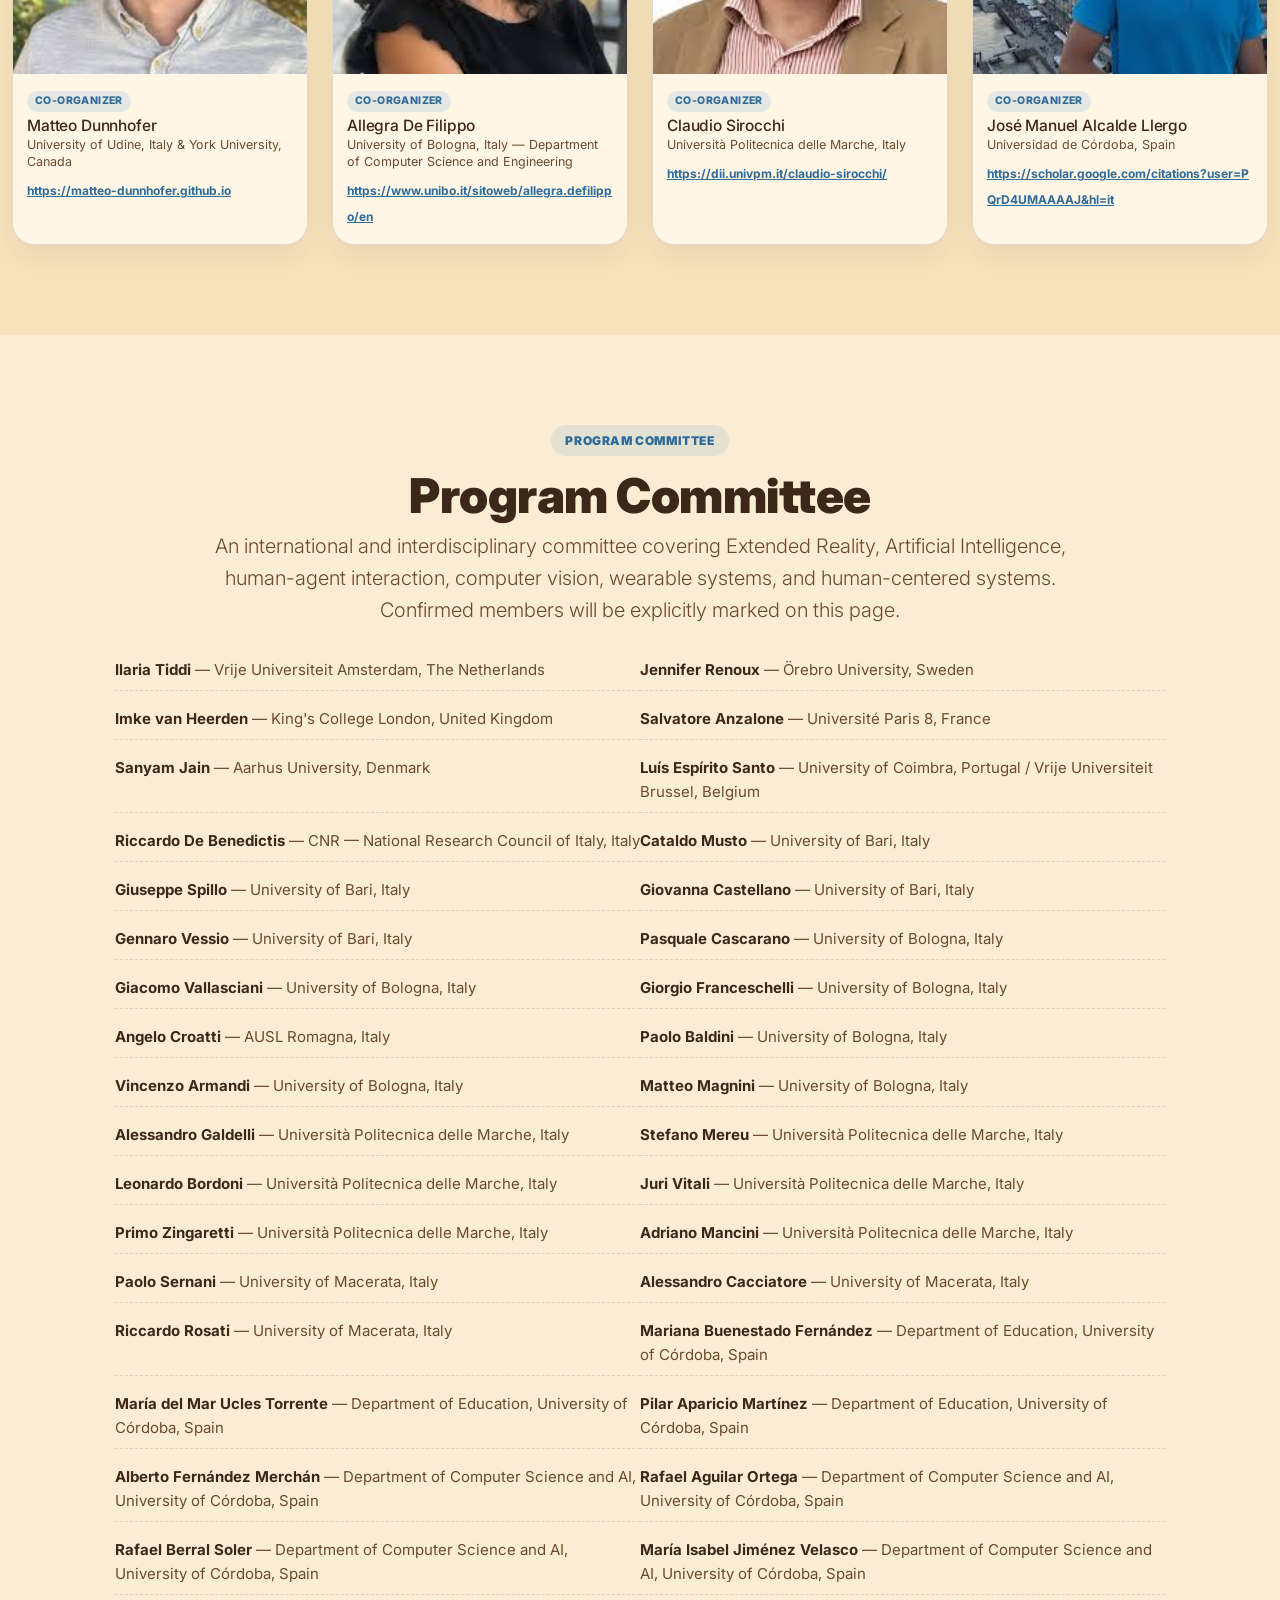
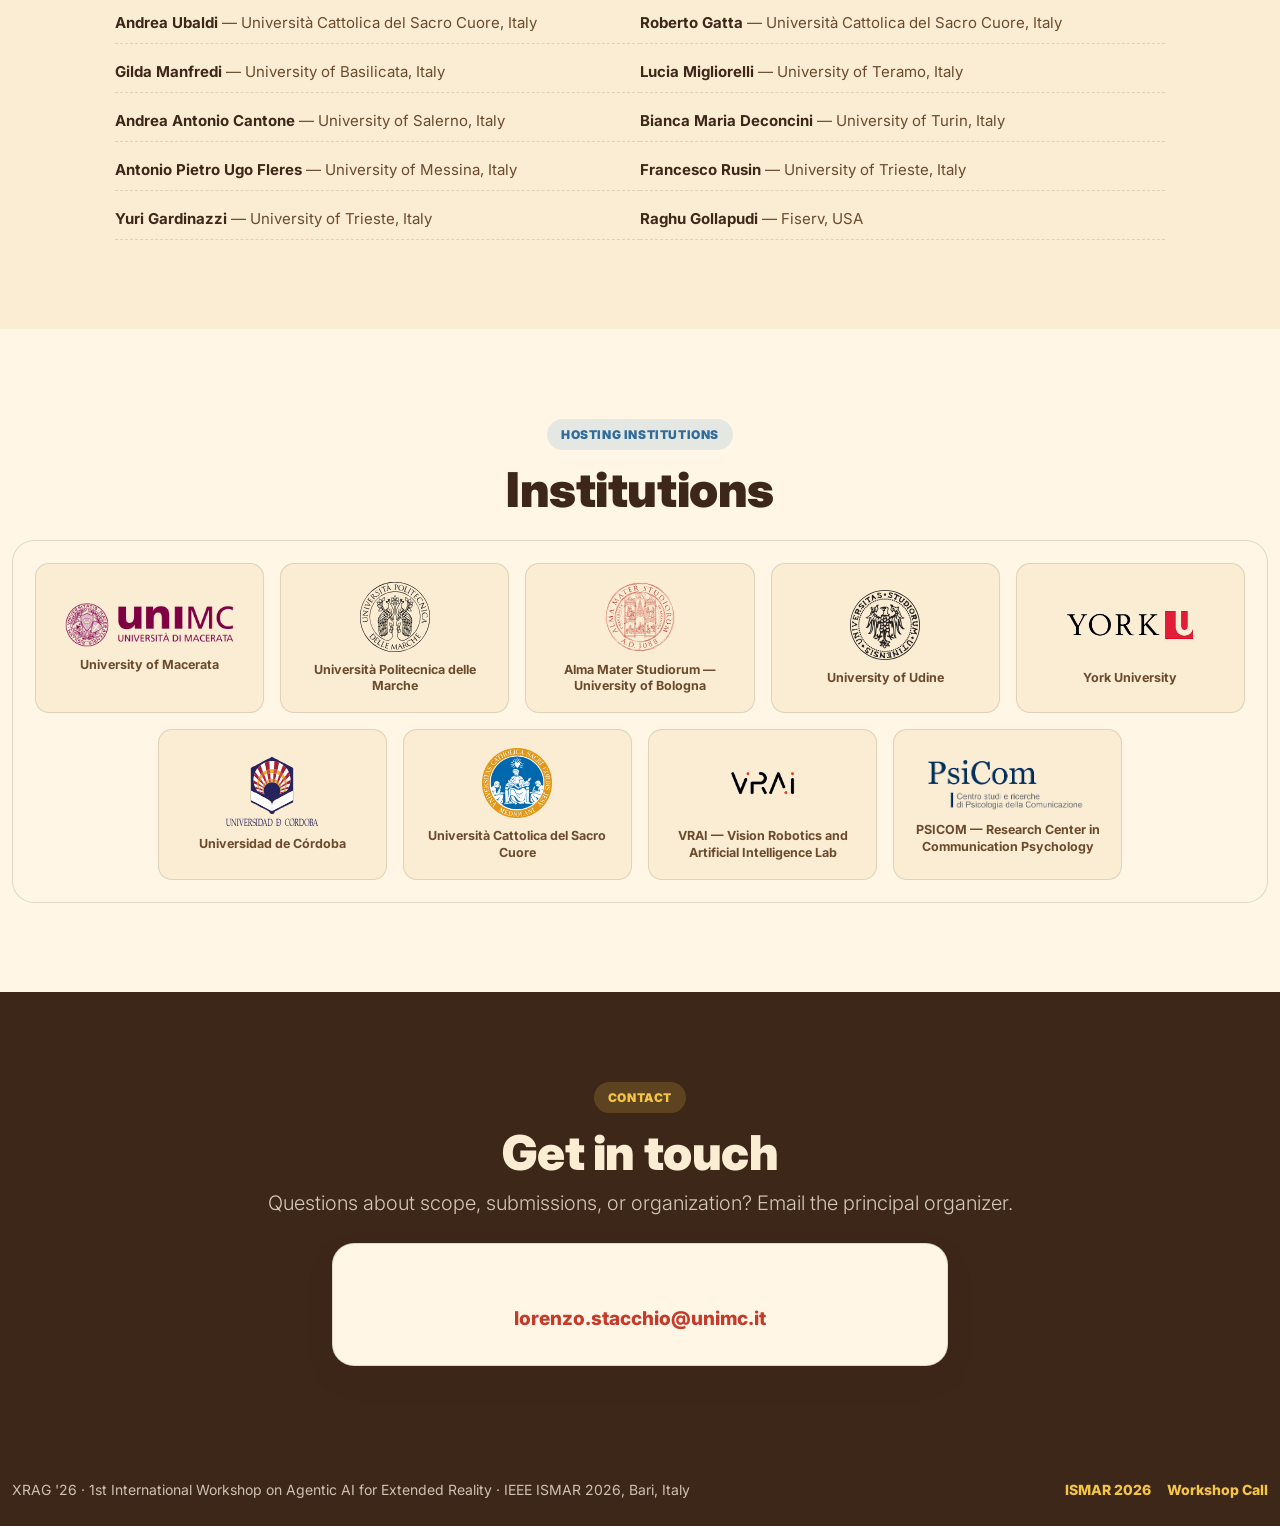
==== commit 979c6a76: "update TPC and sort" ====
--- a/index.html
+++ b/index.html
@@ -109,22 +109,7 @@
         </div>
       </section>
 
-      <!-- ============ IMPORTANT DATES ============ -->
-      <section id="dates" class="block">
-        <div class="container-xxl">
-          <div class="section-head text-center mx-auto mb-4">
-            <p class="section-kicker" data-bind="importantDates.kicker"></p>
-            <h2 class="display-5 fw-black" data-bind="importantDates.title"></h2>
-          </div>
-          <p class="dates-note mx-auto" data-bind="importantDates.note"></p>
-          <div class="row justify-content-center">
-            <div class="col-lg-10 col-xl-9">
-              <div class="timeline d-grid gap-3" data-slot="dates"></div>
-            </div>
-          </div>
-        </div>
-      </section>
-
+      
       <!-- ============ SUBMISSION ============ -->
       <section id="submission" class="block alt">
         <div class="container-xxl">
@@ -153,6 +138,23 @@
           </div>
         </div>
       </section>
+      
+      <!-- ============ IMPORTANT DATES ============ -->
+      <section id="dates" class="block">
+        <div class="container-xxl">
+          <div class="section-head text-center mx-auto mb-4">
+            <p class="section-kicker" data-bind="importantDates.kicker"></p>
+            <h2 class="display-5 fw-black" data-bind="importantDates.title"></h2>
+          </div>
+          <p class="dates-note mx-auto" data-bind="importantDates.note"></p>
+          <div class="row justify-content-center">
+            <div class="col-lg-10 col-xl-9">
+              <div class="timeline d-grid gap-3" data-slot="dates"></div>
+            </div>
+          </div>
+        </div>
+      </section>
+
 
       <!-- ============ PROGRAM ============ -->
       <section id="program" class="block">
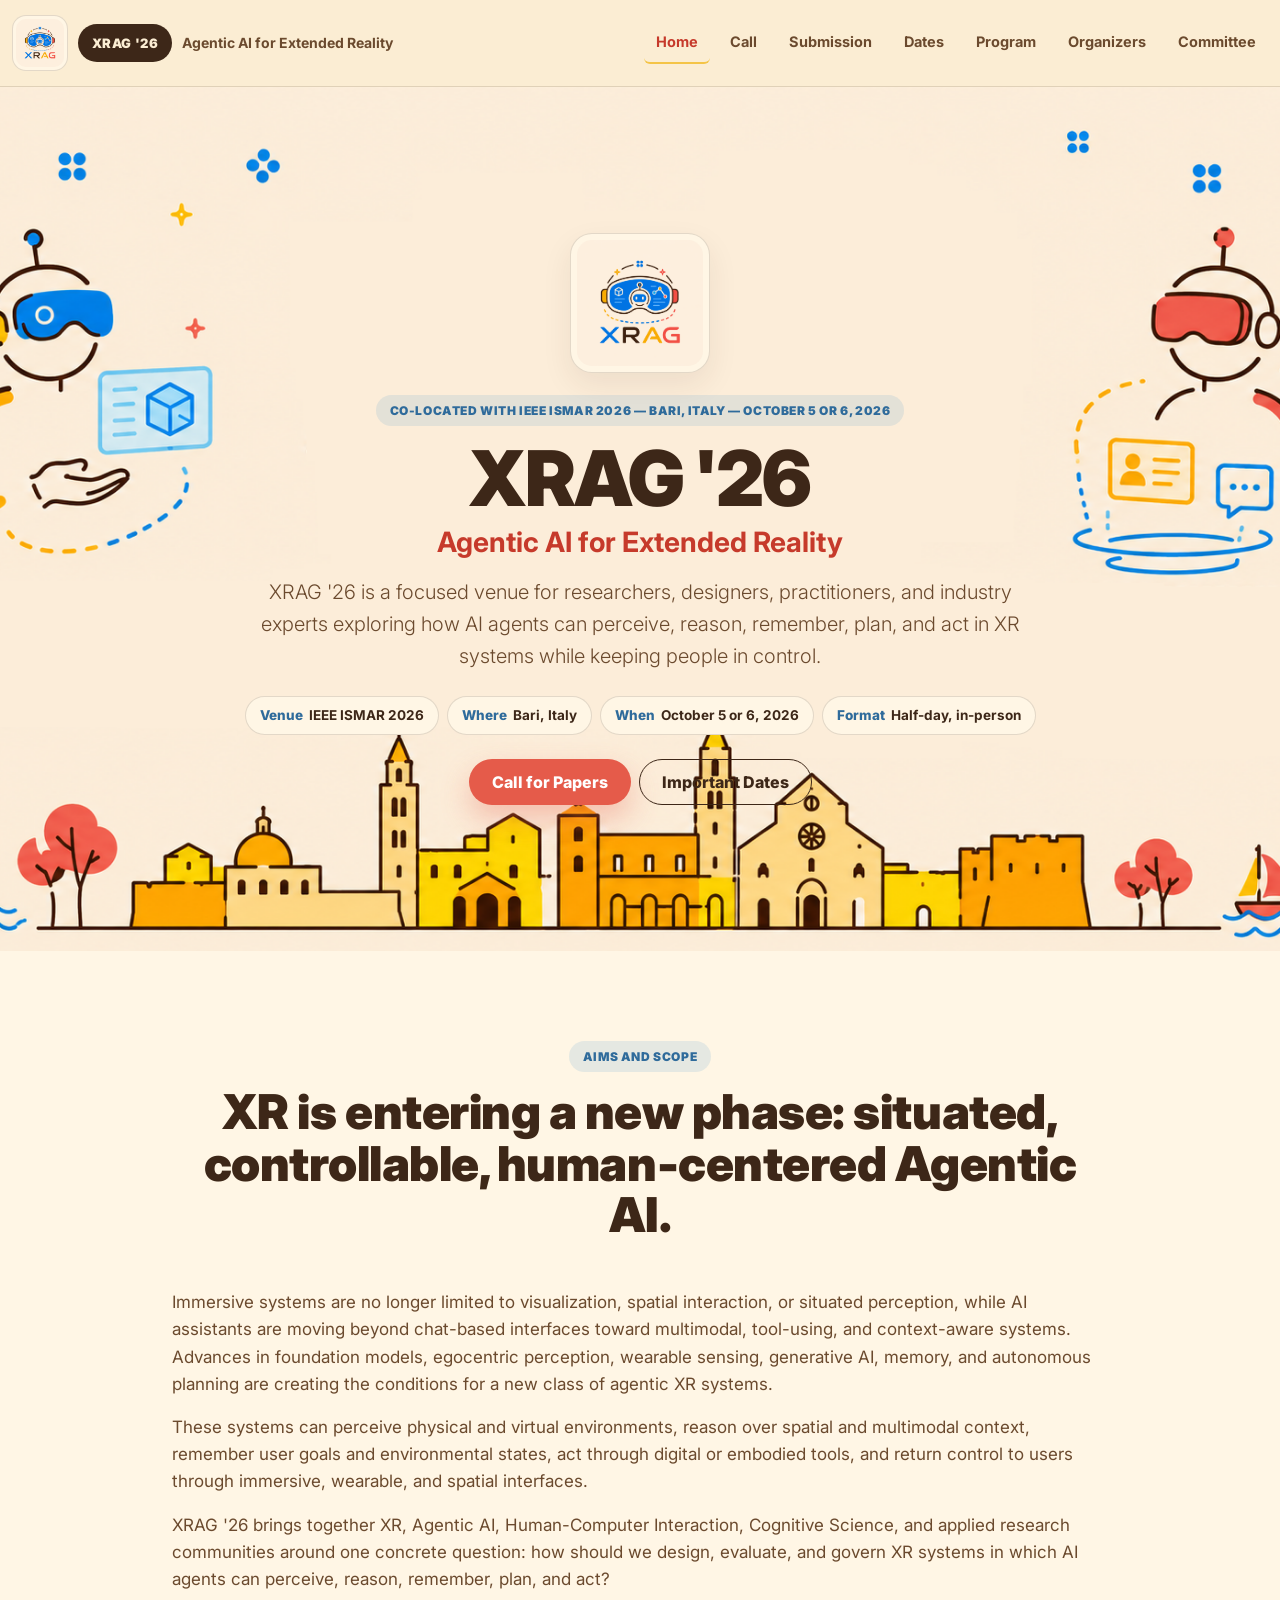
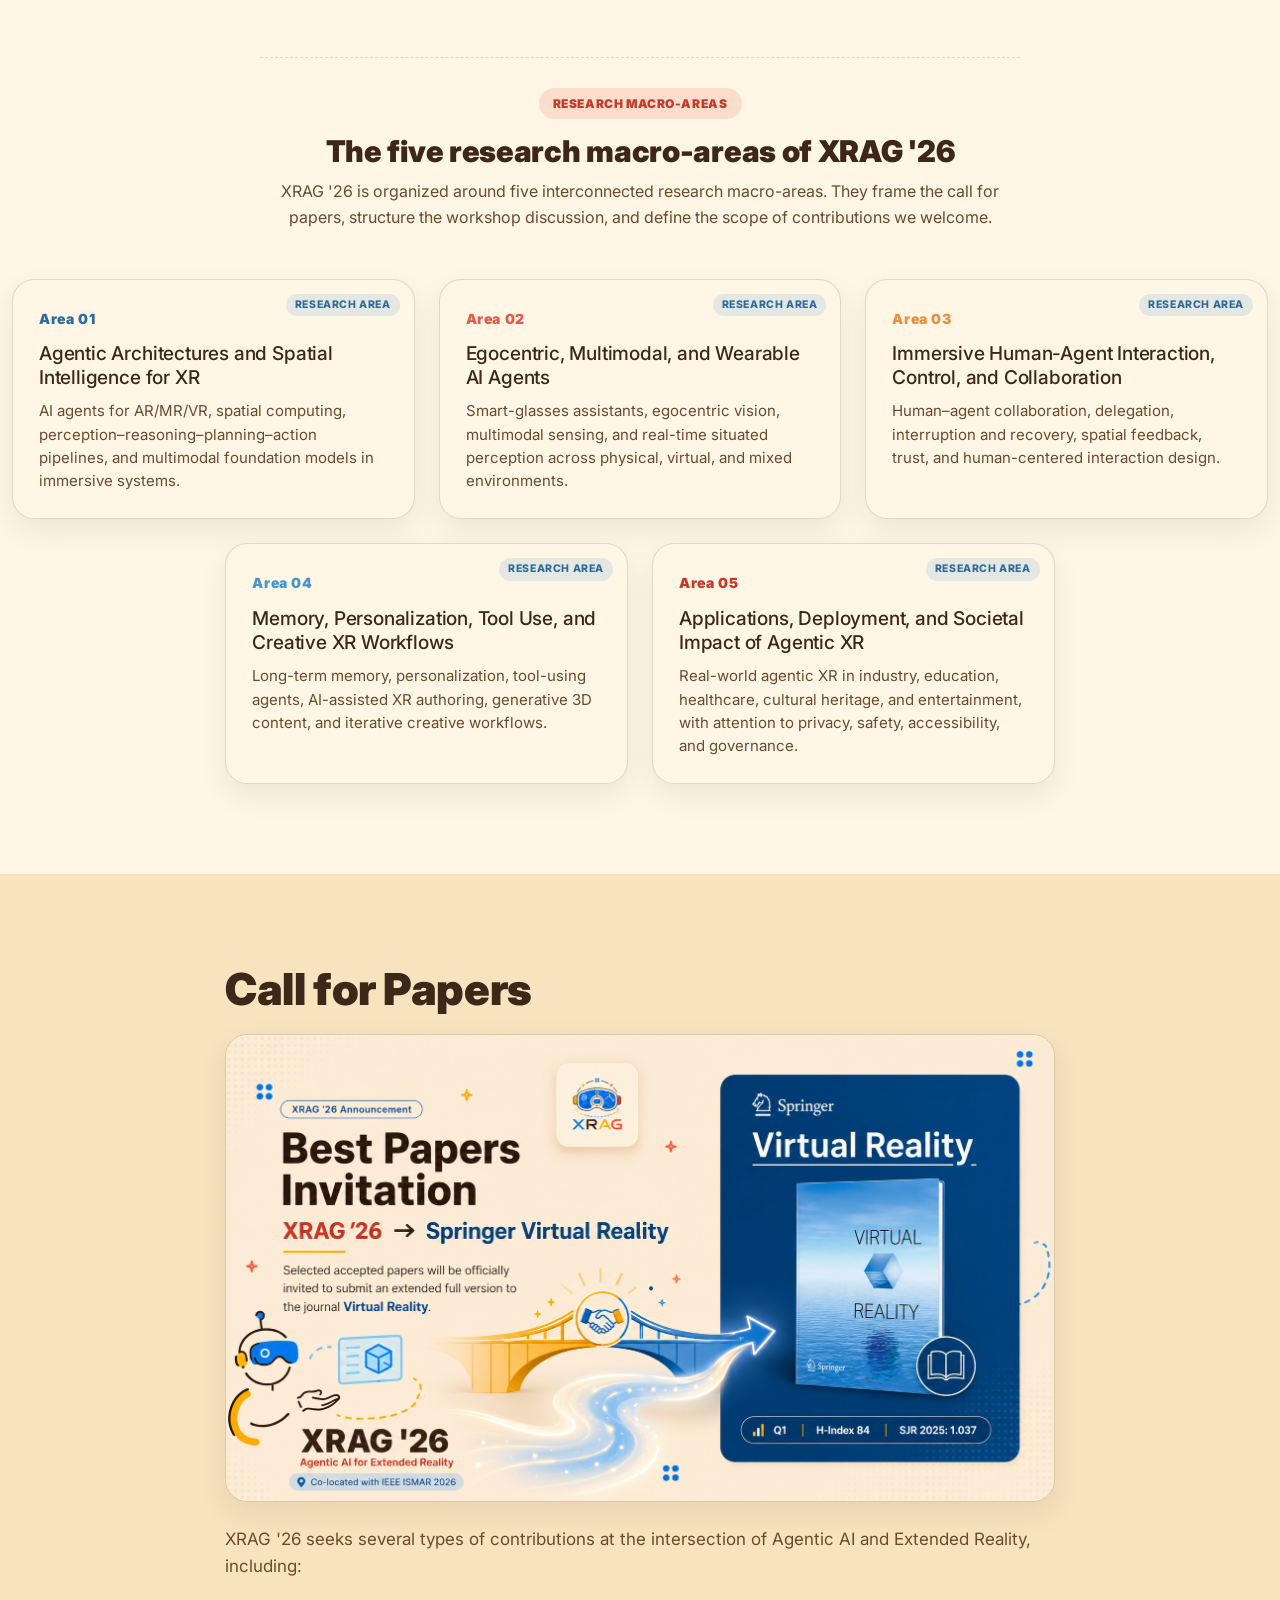
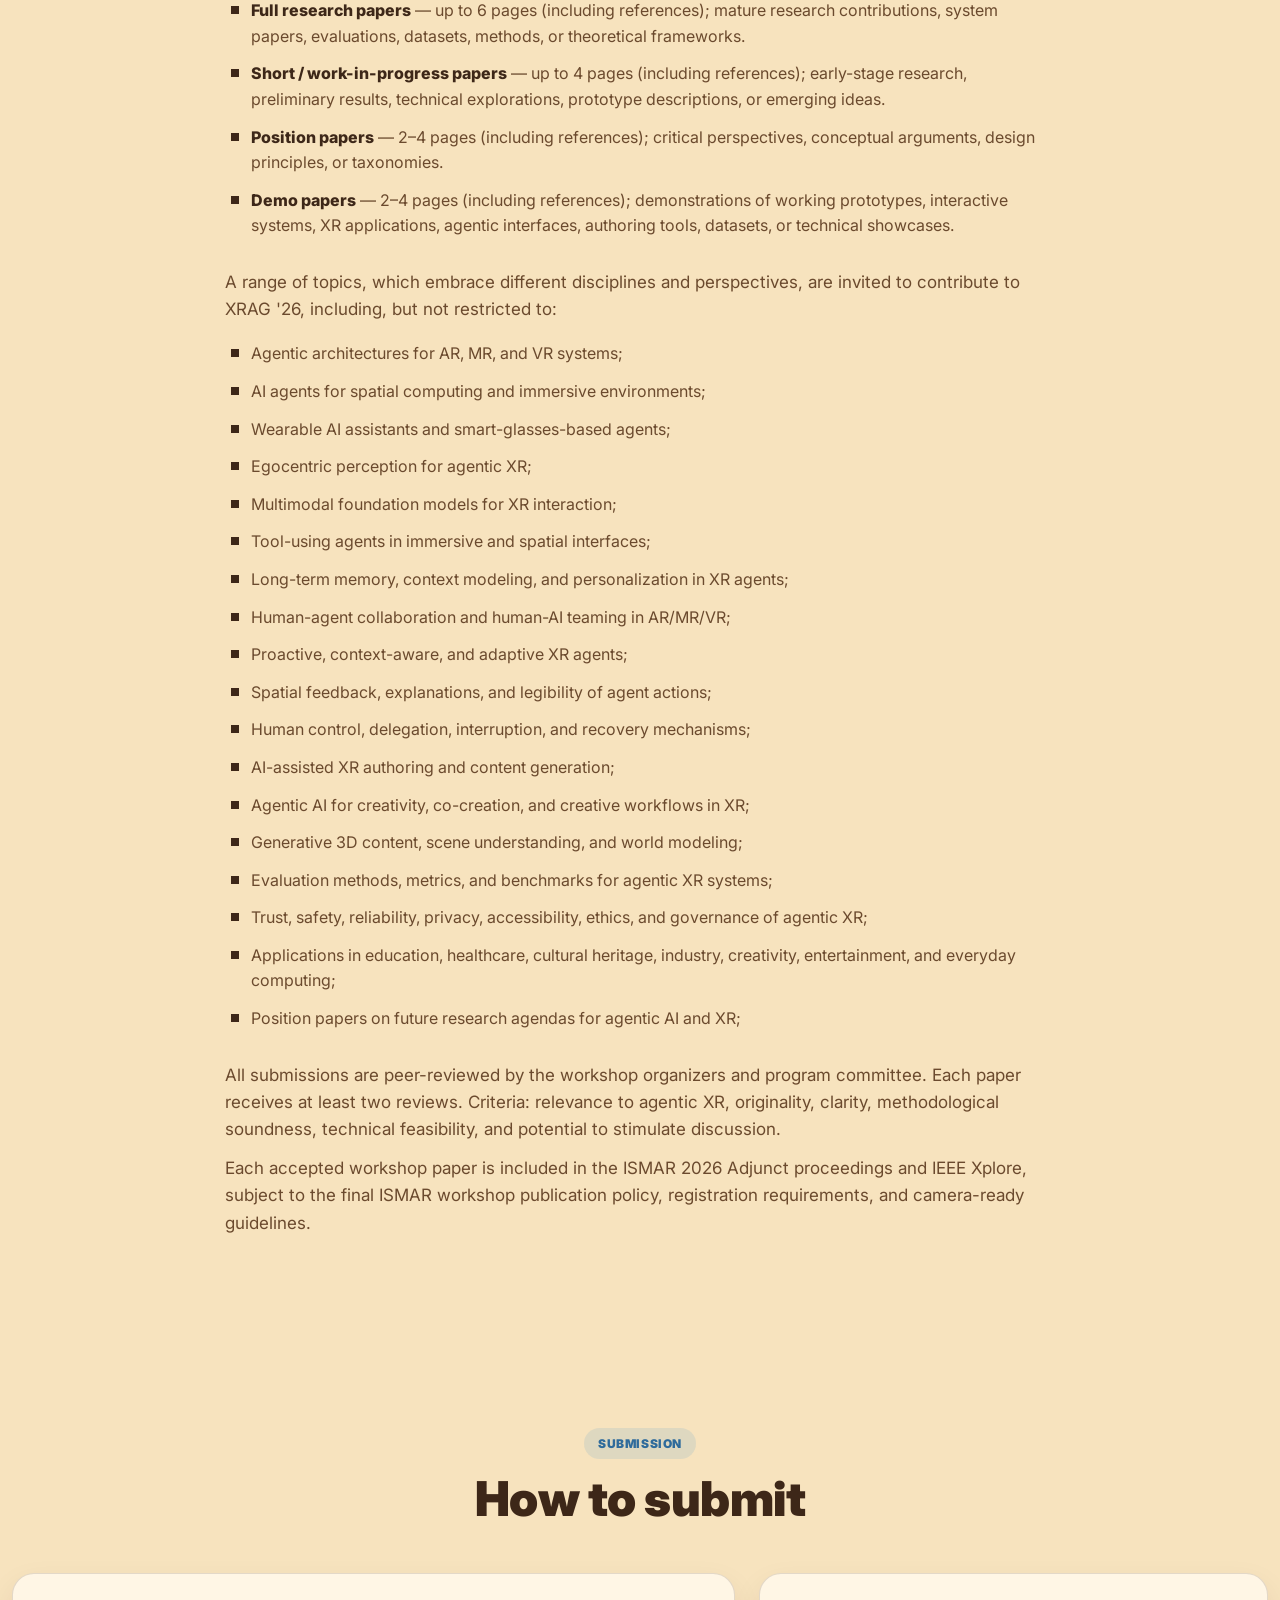
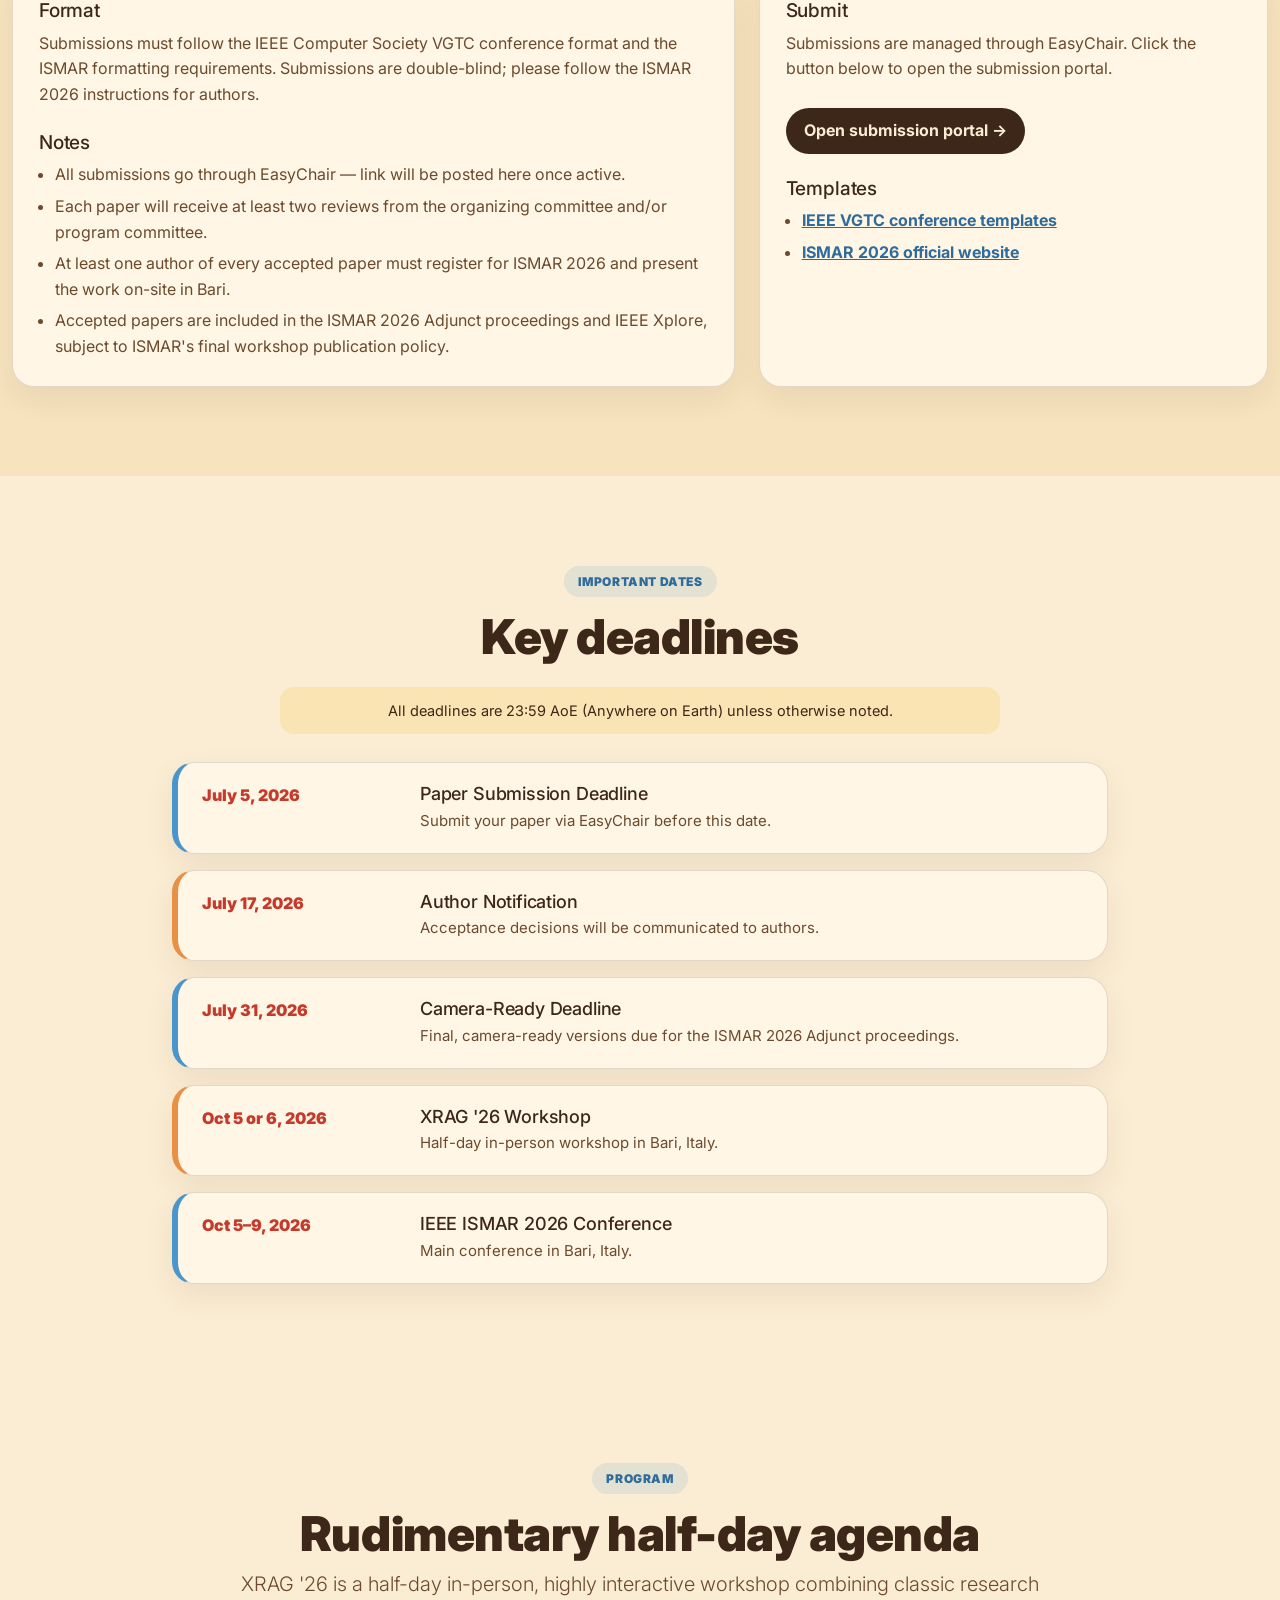
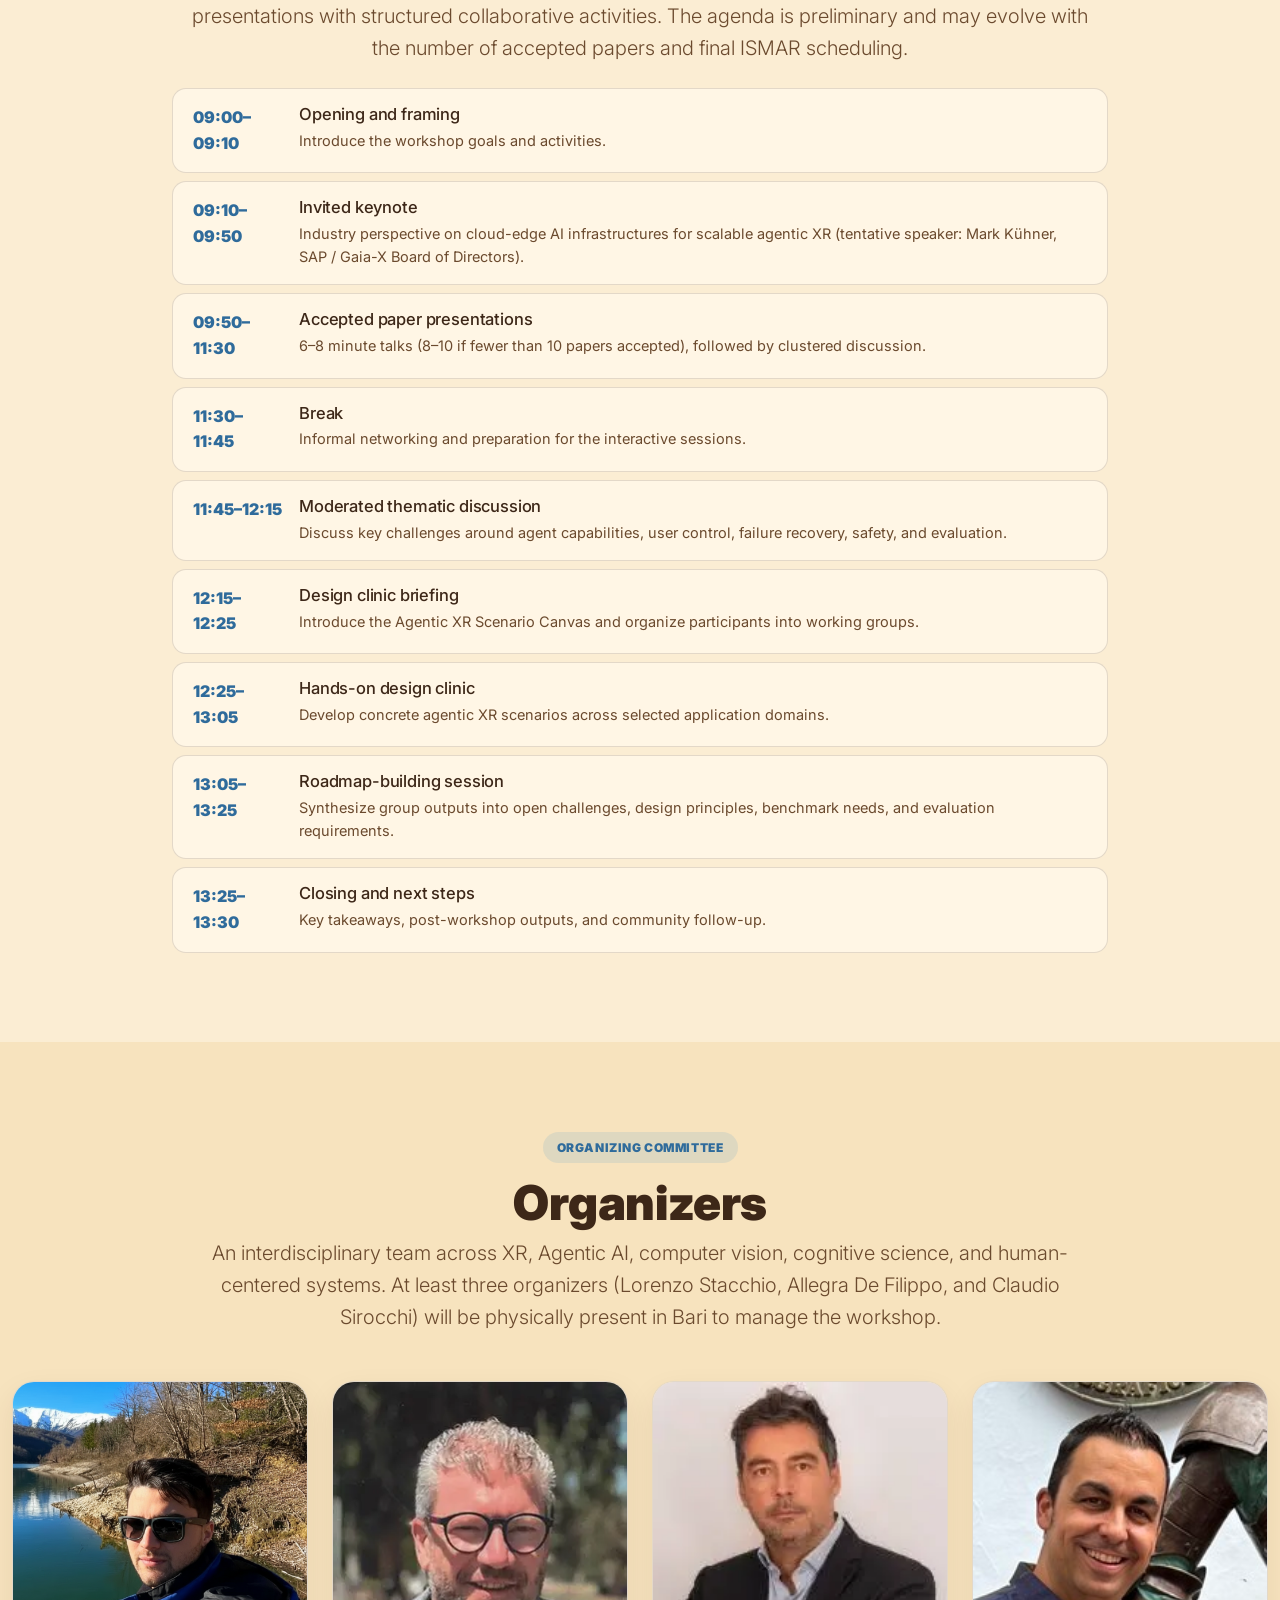
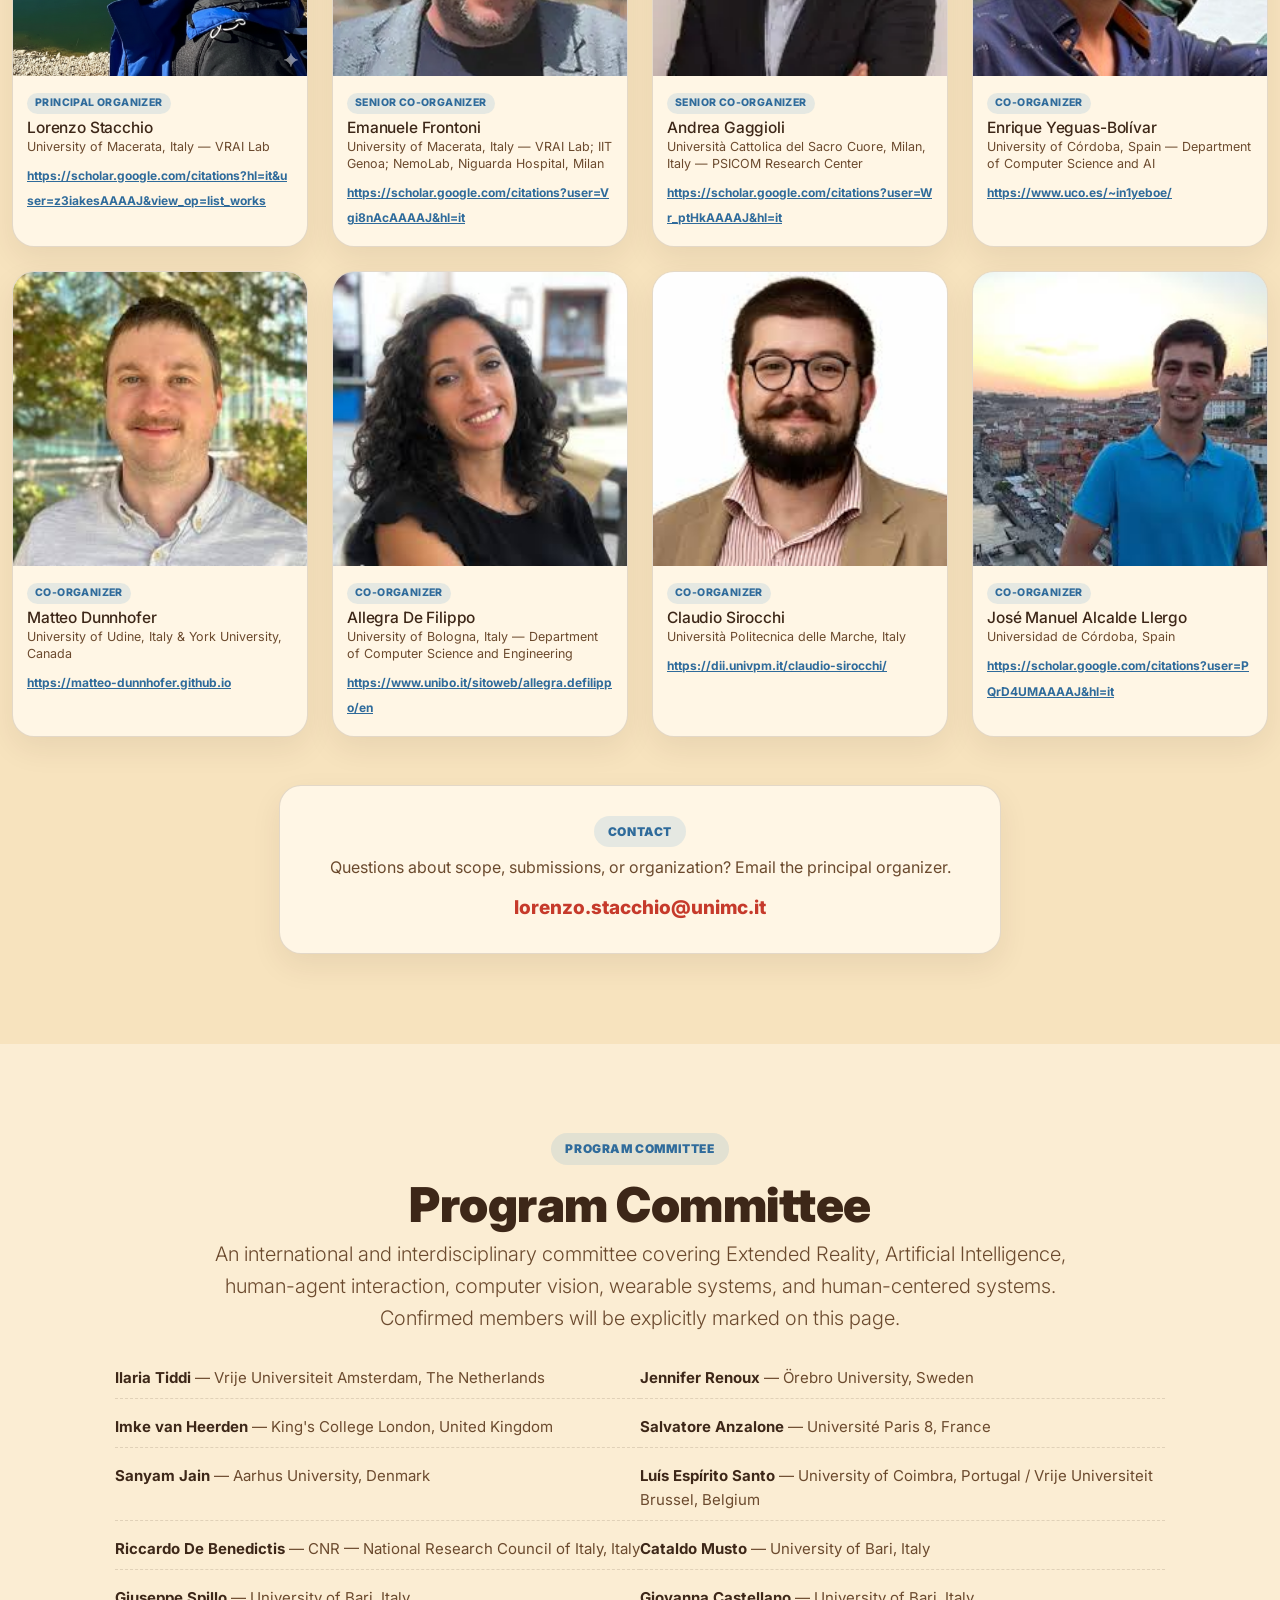
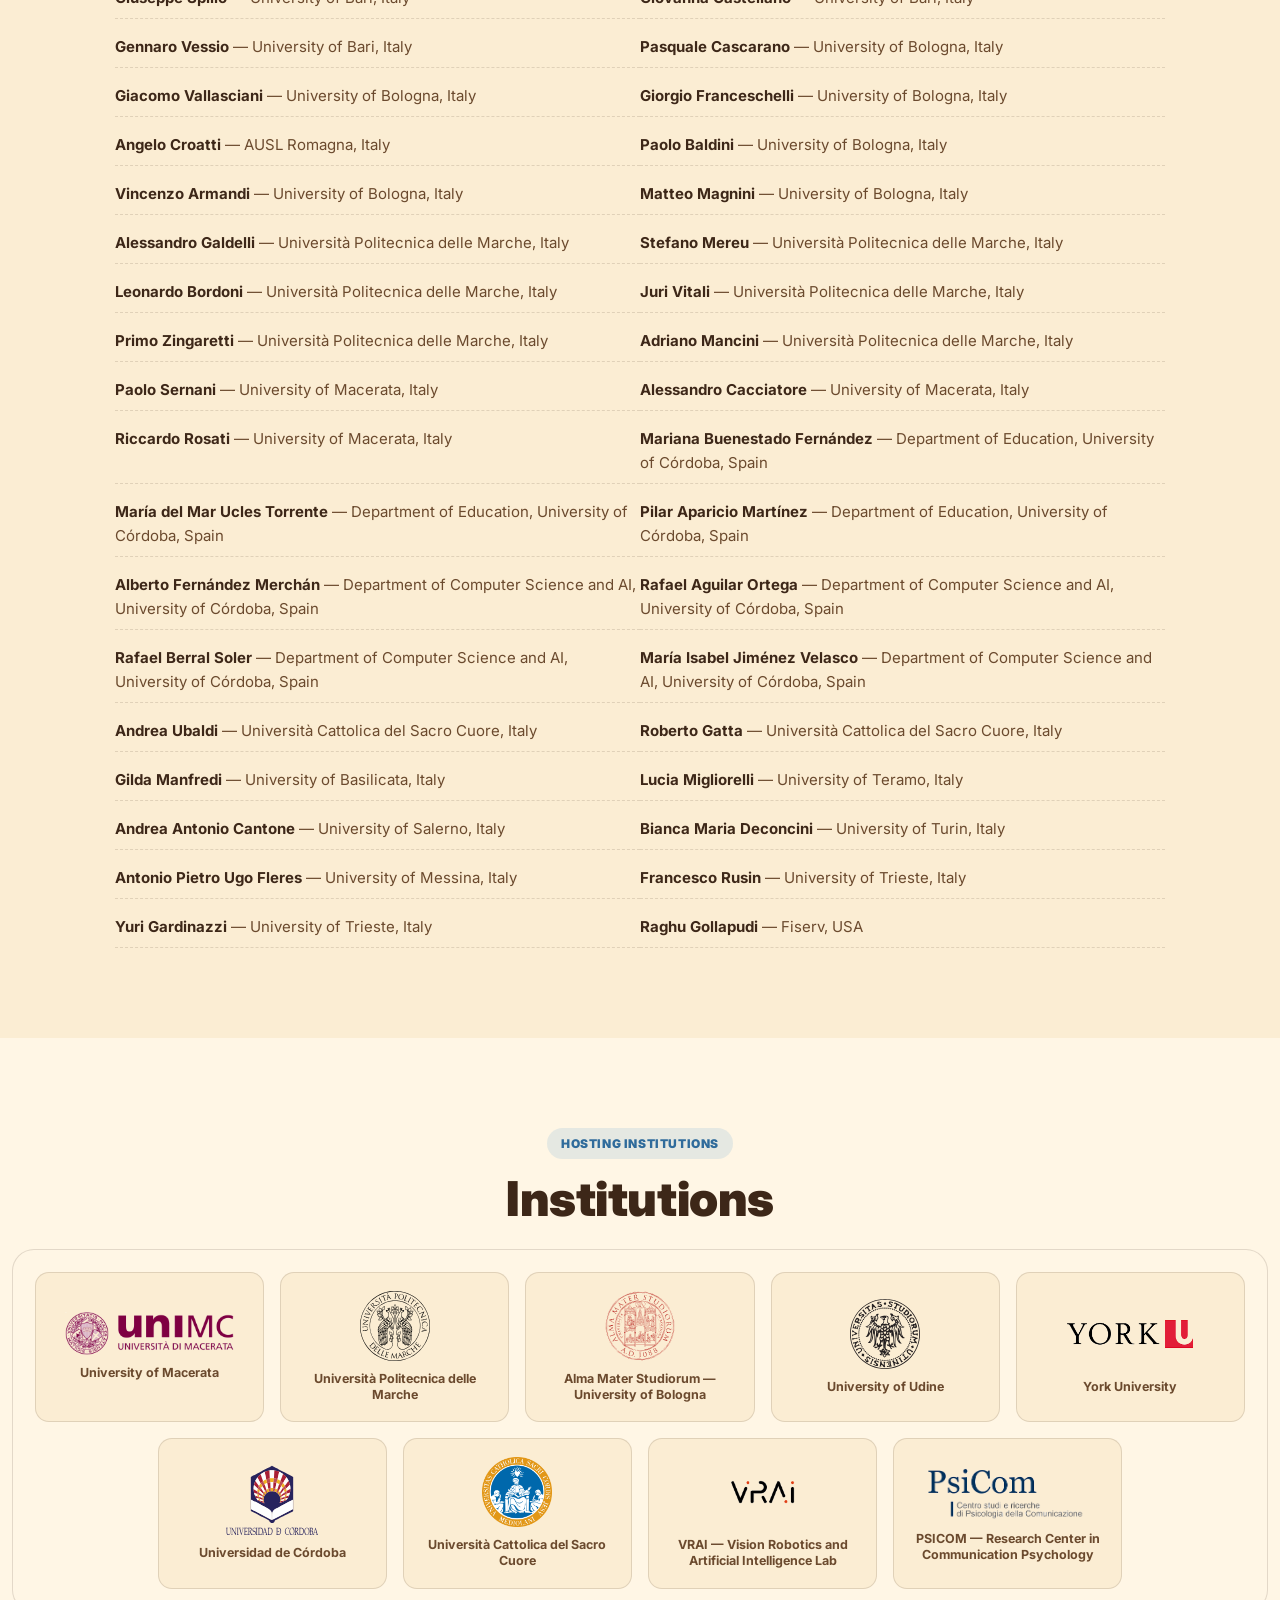
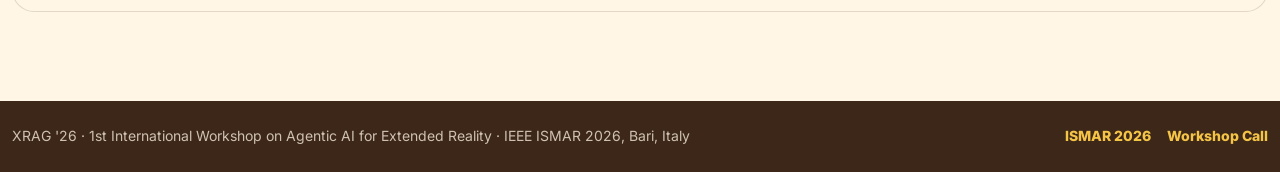
==== commit 2b08da26: "Merge About into Home, add Springer VR best-paper banner to CFP, move Contact into Organizers" ====
--- a/index.html
+++ b/index.html
@@ -61,8 +61,8 @@
         </div>
       </section>
 
-      <!-- ============ ABOUT ============ -->
-      <section id="about" class="block paper">
+      <!-- ============ ABOUT (part of Home) ============ -->
+      <section id="about" class="block paper" aria-label="About the workshop">
         <div class="container-xxl">
           <div class="section-head text-center mx-auto mb-4 mb-md-5">
             <p class="section-kicker" data-bind="about.kicker"></p>
@@ -92,6 +92,11 @@
             <div class="col-lg-9 col-xl-8 cfp-simple">
 
               <h2 class="cfp-h" data-bind="callForPapers.title2">Call for Papers</h2>
+
+              <!-- Best-paper / Springer VR announcement -->
+              <a class="cfp-springer" data-slot="cfpSpringer"
+                 data-bind-attr="href:callForPapers.springerUrl" target="_blank" rel="noopener"></a>
+
               <p data-bind="callForPapers.lead"></p>
               <ul class="cfp-bullets" data-slot="cfpCategories"></ul>
 
@@ -181,6 +186,17 @@
             <p class="lead text-muted-ink" data-bind="organizers.intro"></p>
           </div>
           <div class="row g-3 g-md-4" data-slot="organizers"></div>
+
+          <!-- Main contact (moved here from the former Contact section) -->
+          <div class="row justify-content-center mt-4 mt-md-5">
+            <div class="col-md-9 col-lg-7">
+              <div class="contact-card text-center">
+                <p class="section-kicker mb-2" data-bind="contact.kicker">Contact</p>
+                <p class="mb-2 text-muted-ink" data-bind="contact.text"></p>
+                <a class="contact-email" data-bind-attr="href:contact.emailHref" data-bind="contact.email"></a>
+              </div>
+            </div>
+          </div>
         </div>
       </section>
 
@@ -211,24 +227,6 @@
         </div>
       </section>
 
-      <!-- ============ CONTACT ============ -->
-      <section id="contact" class="block ink">
-        <div class="container-xxl">
-          <div class="section-head text-center mx-auto mb-4">
-            <p class="section-kicker" data-bind="contact.kicker"></p>
-            <h2 class="display-5 fw-black" data-bind="contact.title"></h2>
-            <p class="lead" data-bind="contact.text"></p>
-          </div>
-          <div class="row justify-content-center">
-            <div class="col-md-8 col-lg-6">
-              <div class="contact-card text-center">
-                <p class="small mb-1 text-muted-ink">Workshop chairs</p>
-                <a class="contact-email" data-bind-attr="href:contact.emailHref" data-bind="contact.email"></a>
-              </div>
-            </div>
-          </div>
-        </div>
-      </section>
     </main>
 
     <footer class="footer">
--- a/styles.css
+++ b/styles.css
@@ -383,6 +383,26 @@
 }
 .cfp-bullets li b { color: var(--ink); font-weight: 800; }
 
+/* Springer VR best-paper announcement */
+.cfp-springer {
+  display: block;
+  margin: 0 0 24px;
+  border-radius: var(--radius);
+  overflow: hidden;
+  box-shadow: var(--shadow-soft);
+  border: 1px solid var(--line);
+  transition: transform 200ms ease, box-shadow 200ms ease;
+}
+.cfp-springer:hover {
+  transform: translateY(-3px);
+  box-shadow: var(--shadow);
+}
+.cfp-springer img {
+  display: block;
+  width: 100%;
+  height: auto;
+}
+
 /* === TIMELINE ========================================= */
 .dates-note {
   max-width: 720px;
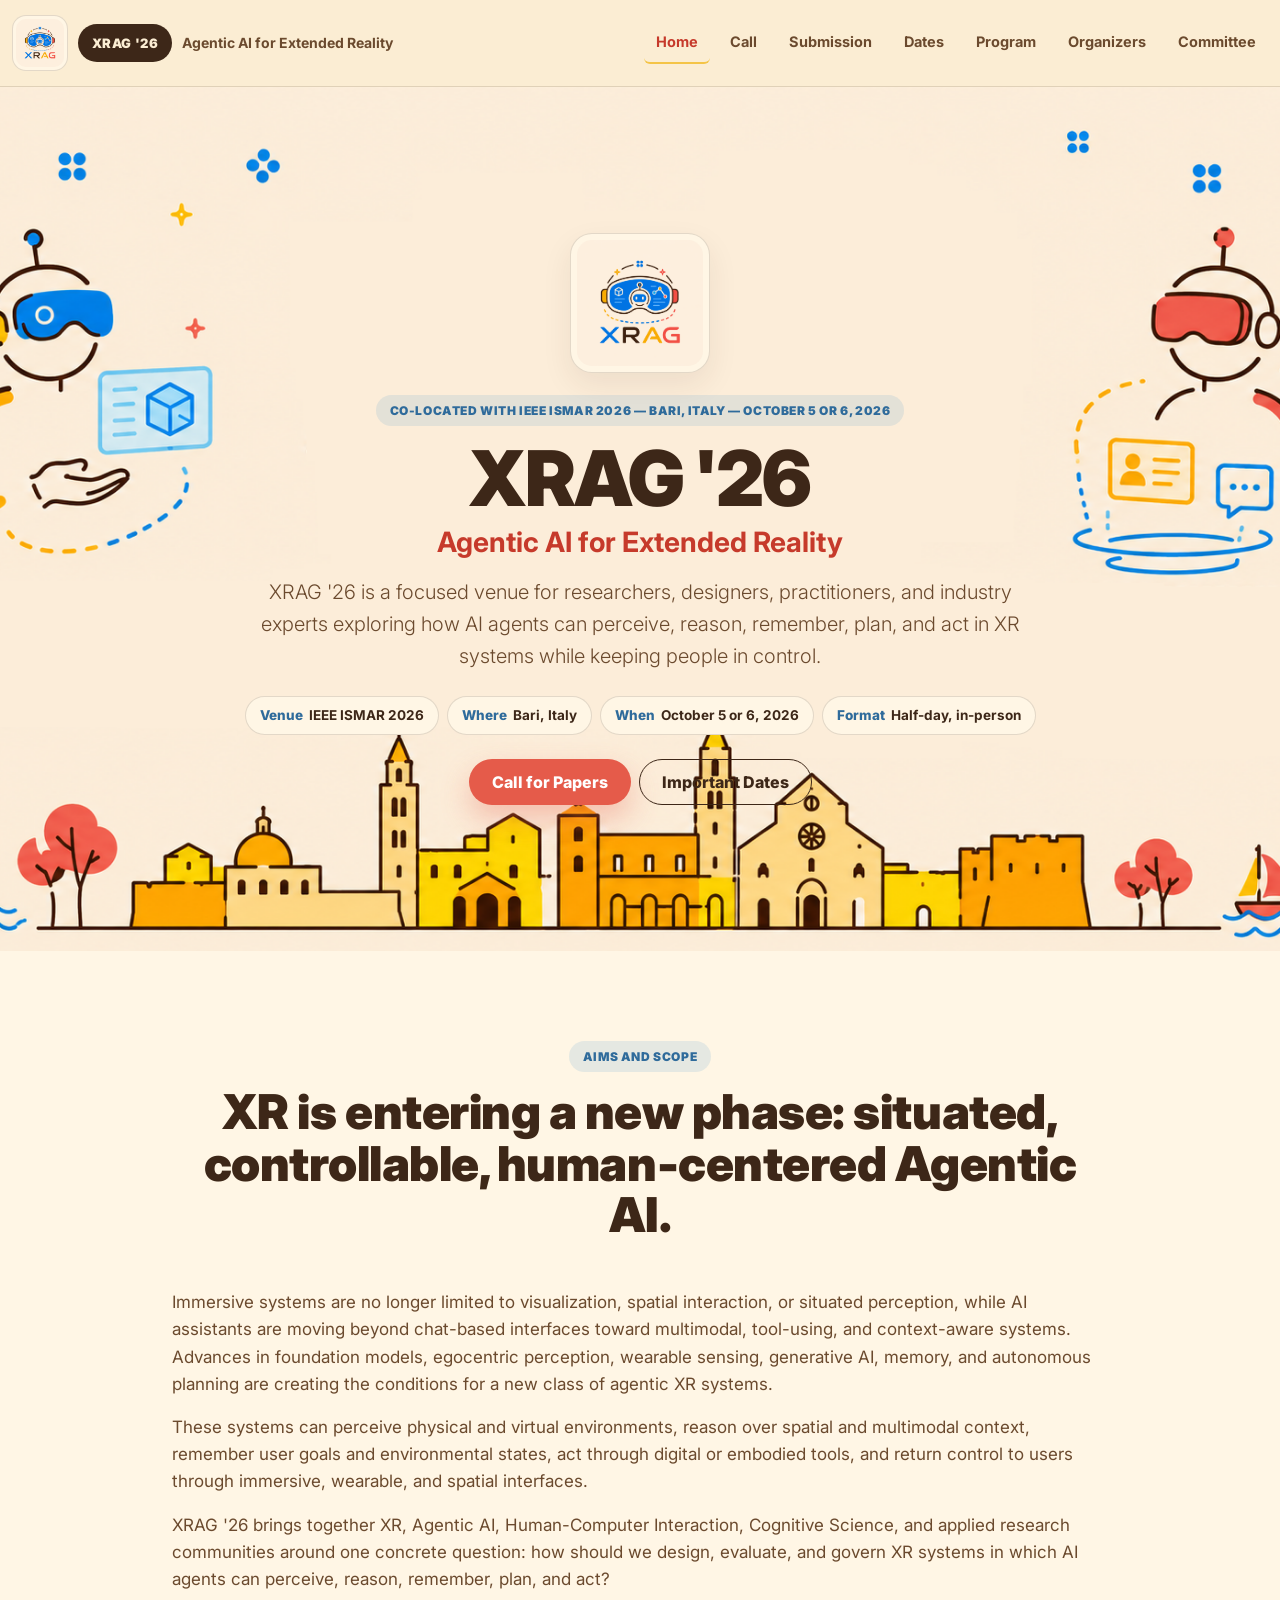
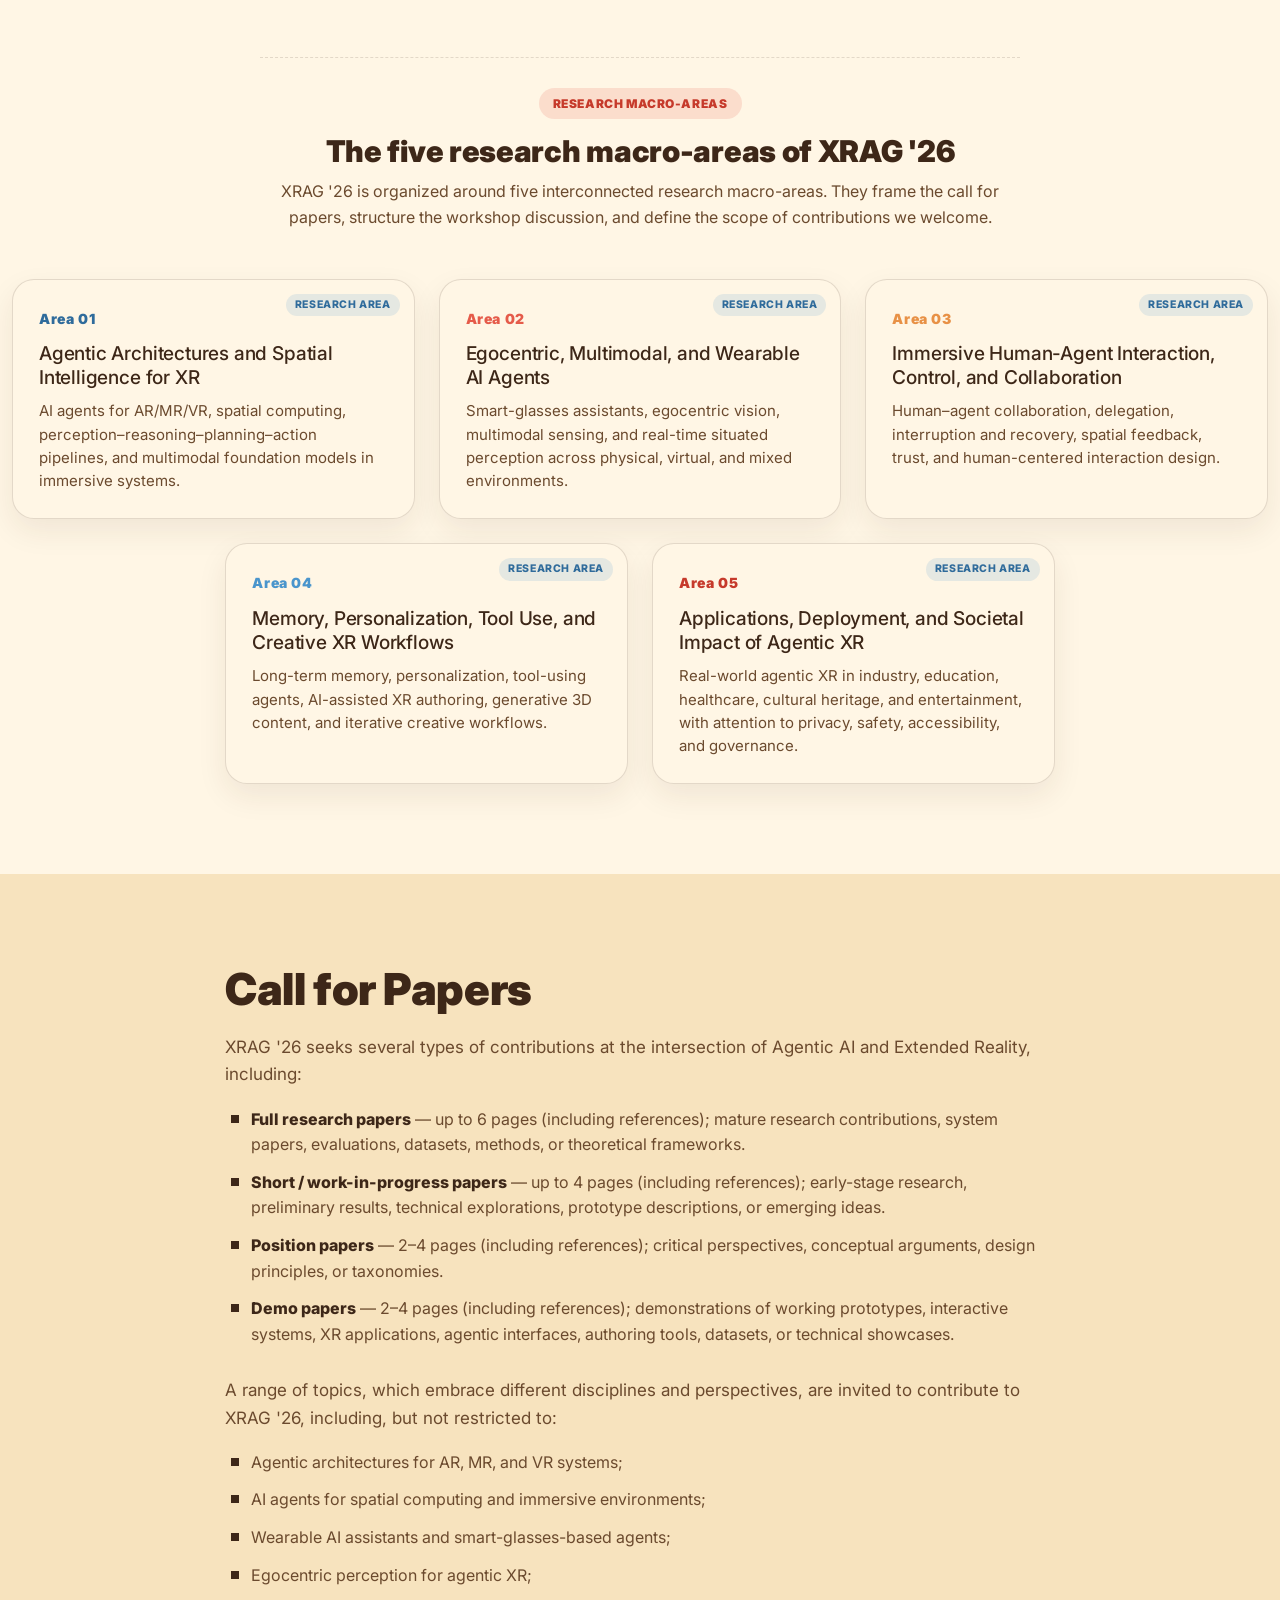
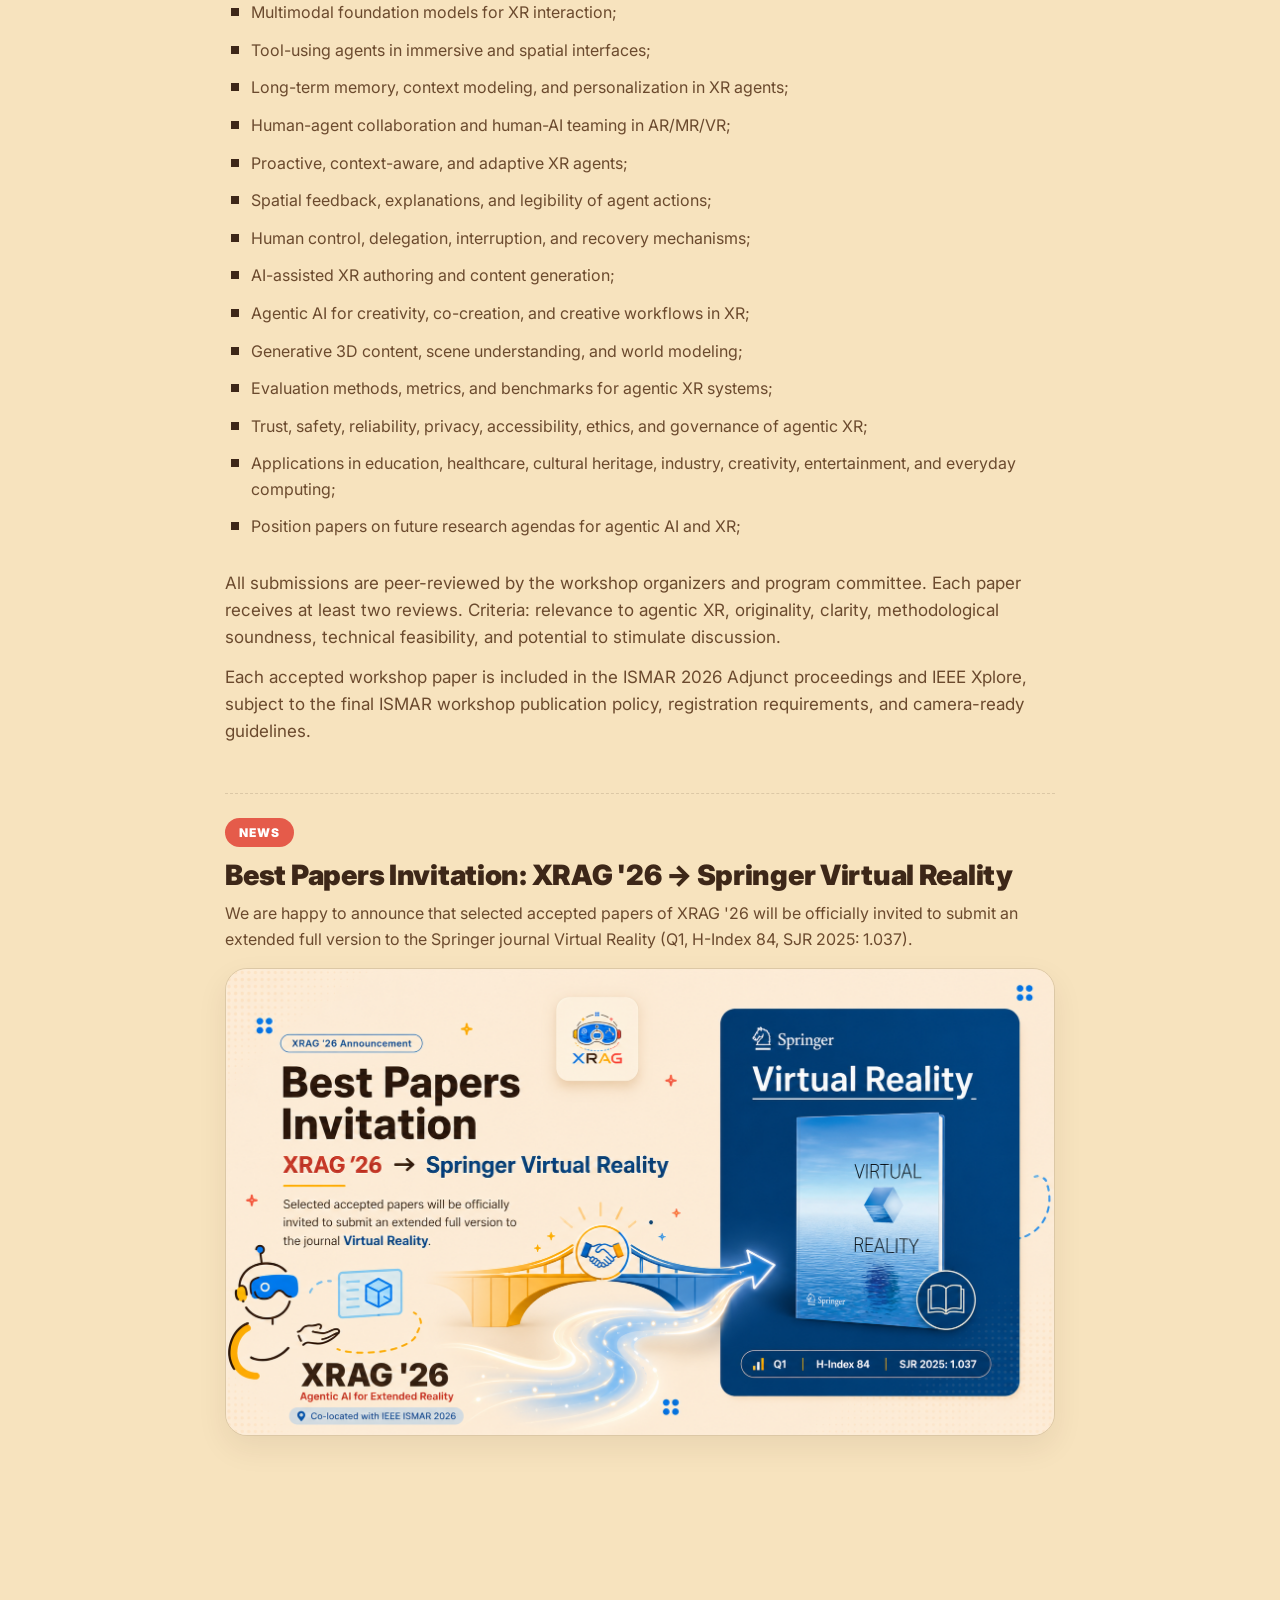
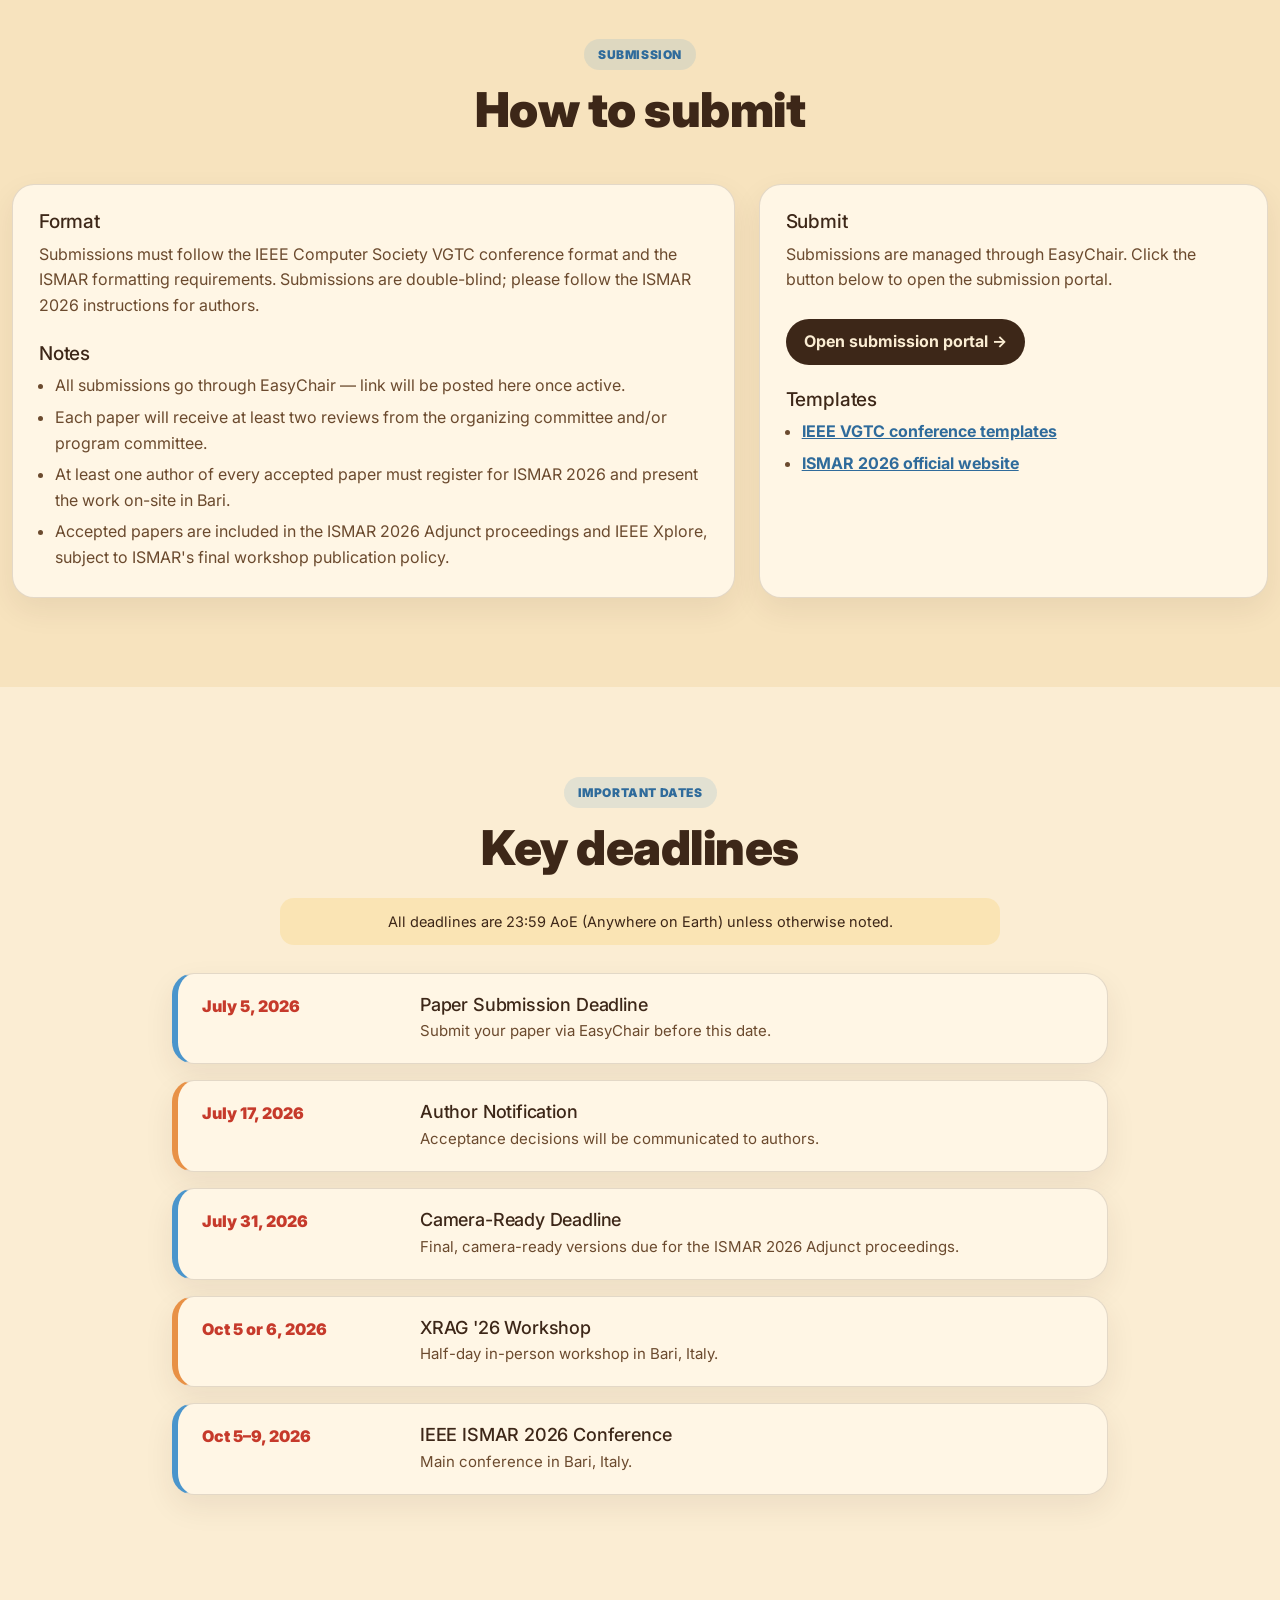
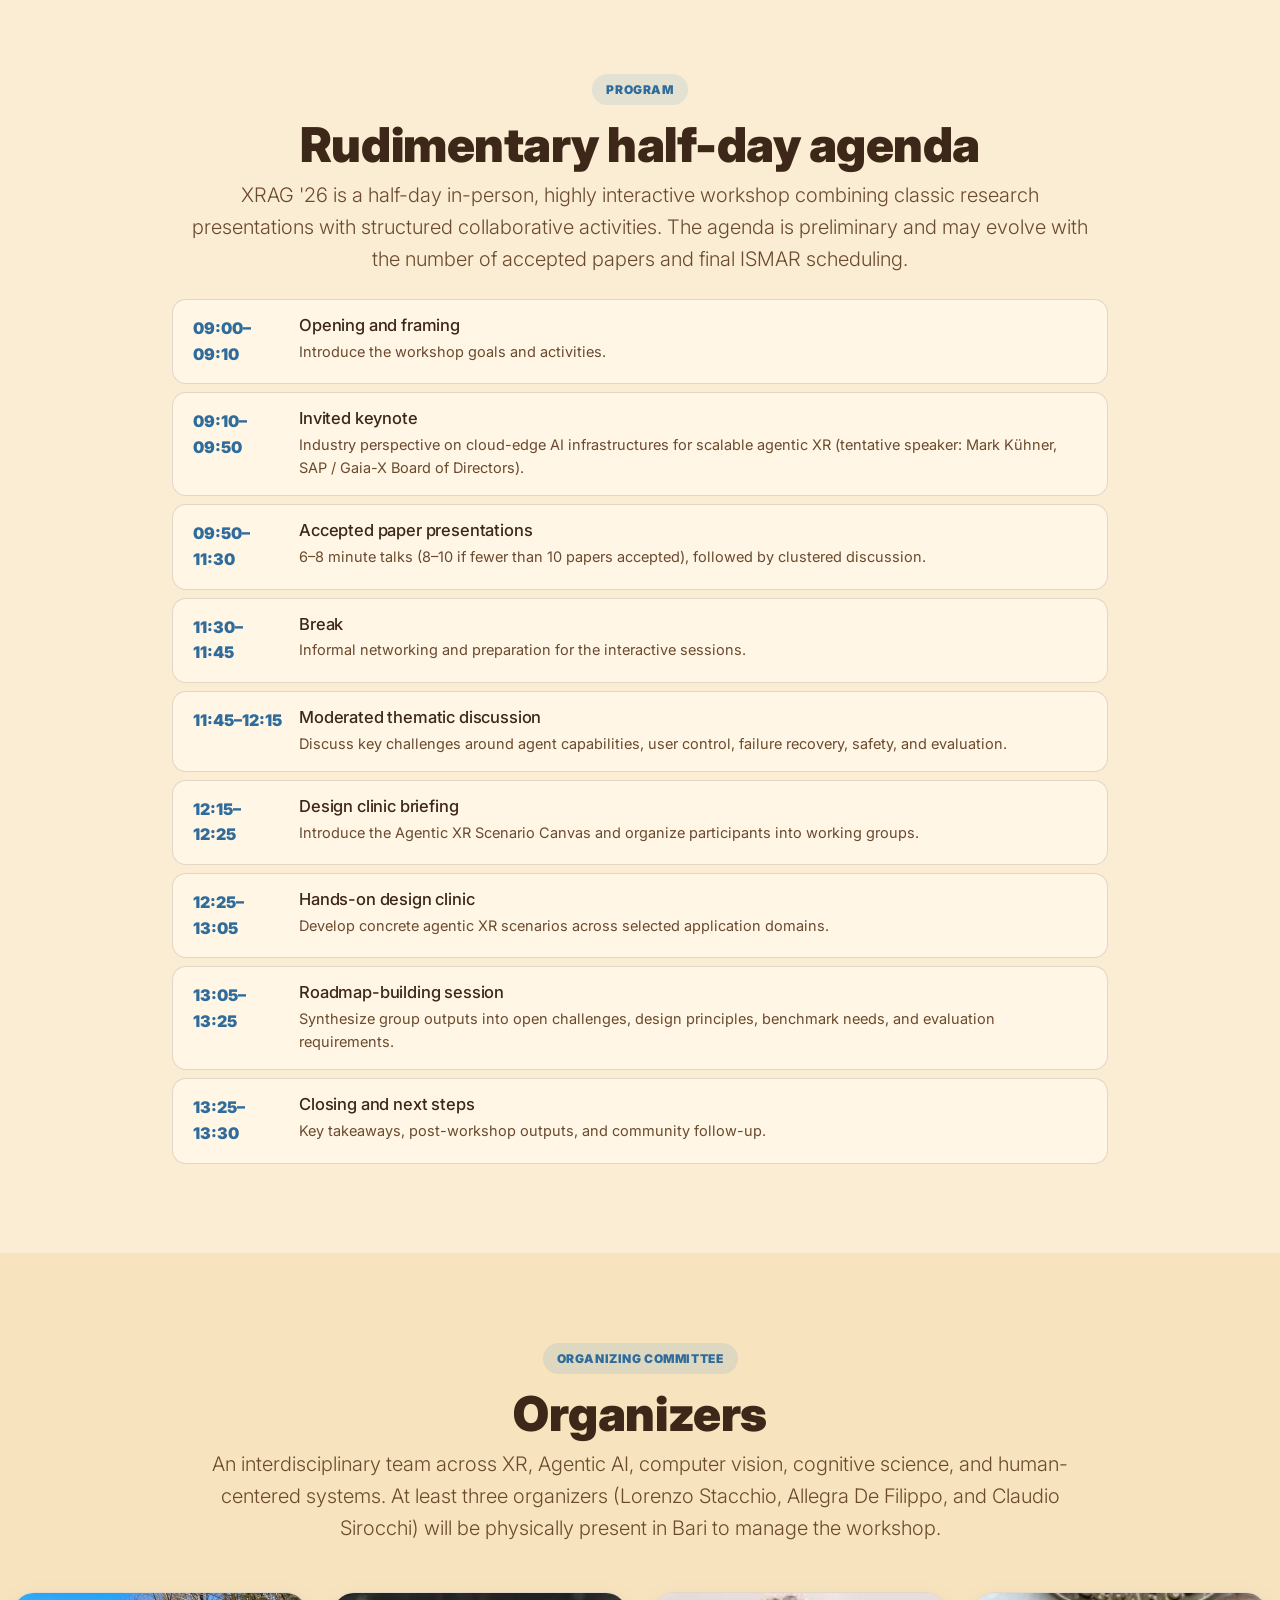
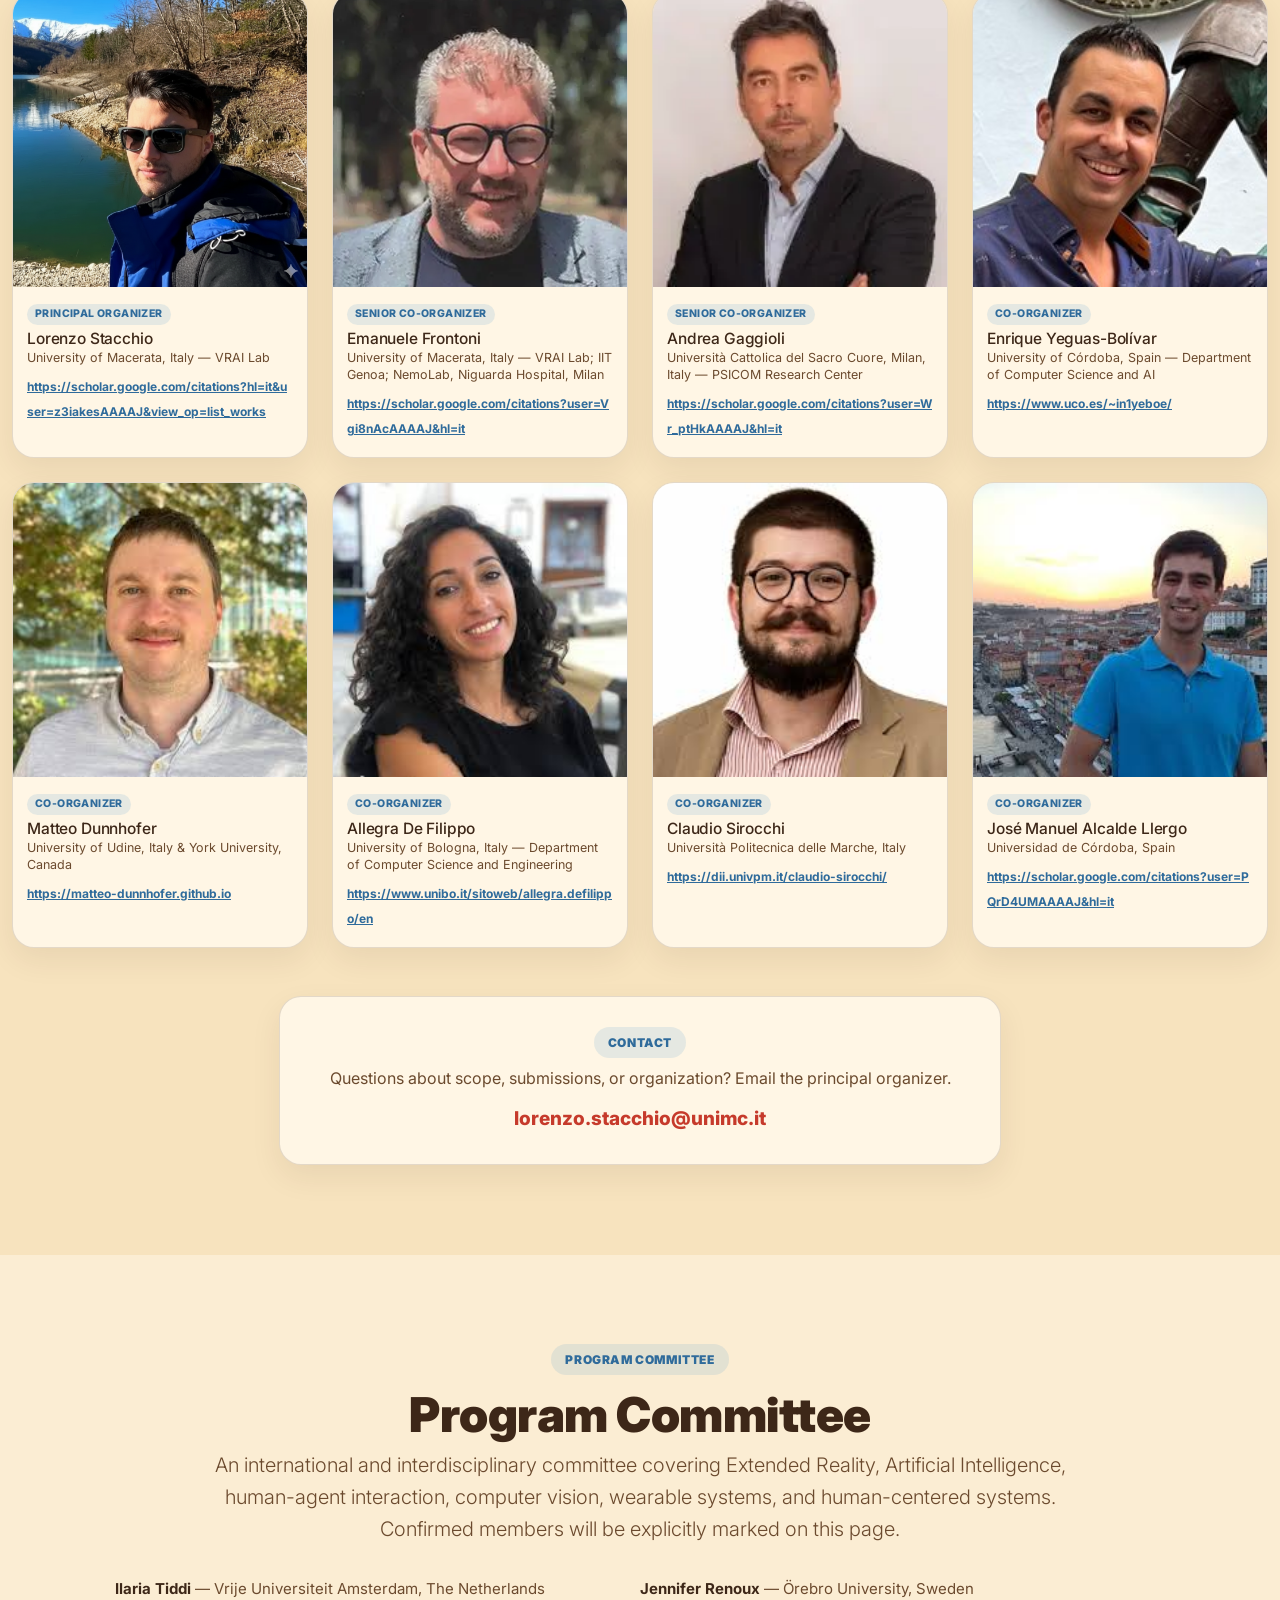
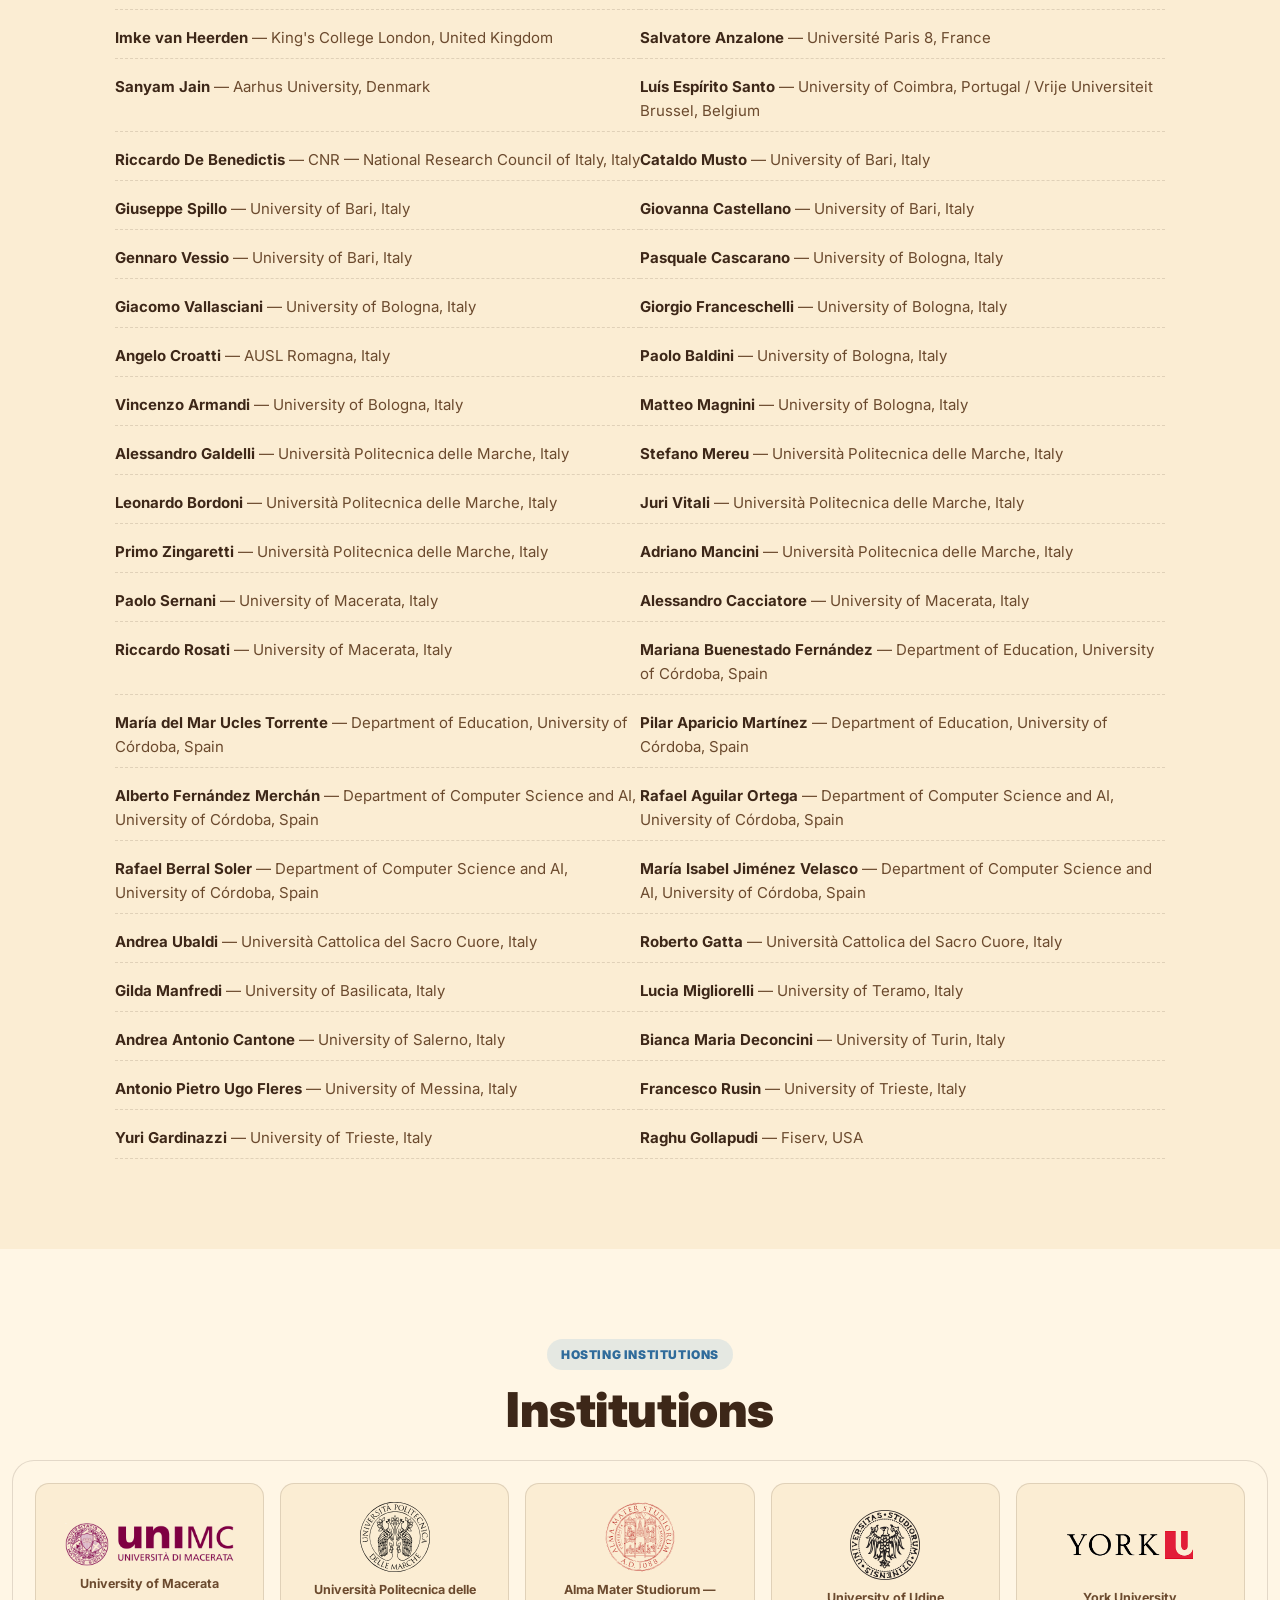
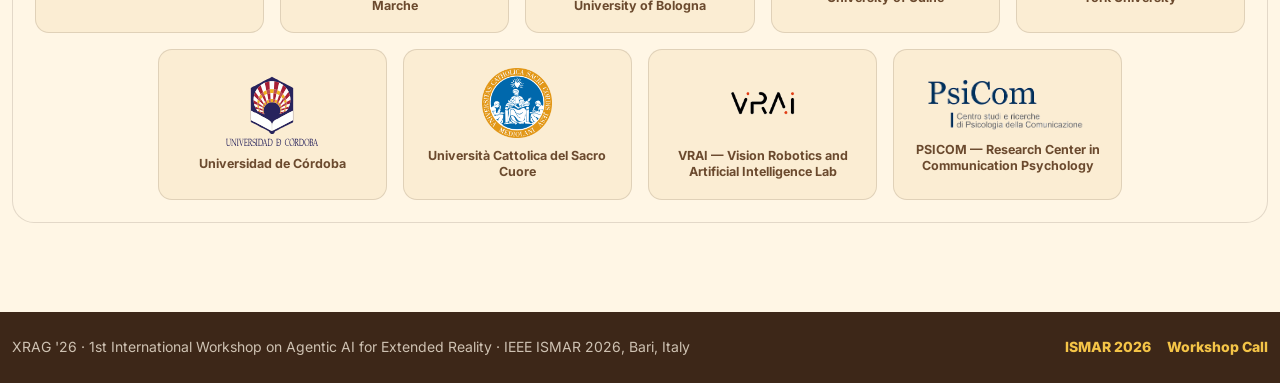
==== commit 863e6a64: "Move Springer VR banner to end of CFP with News heading and announcement text" ====
--- a/index.html
+++ b/index.html
@@ -92,11 +92,6 @@
             <div class="col-lg-9 col-xl-8 cfp-simple">
 
               <h2 class="cfp-h" data-bind="callForPapers.title2">Call for Papers</h2>
-
-              <!-- Best-paper / Springer VR announcement -->
-              <a class="cfp-springer" data-slot="cfpSpringer"
-                 data-bind-attr="href:callForPapers.springerUrl" target="_blank" rel="noopener"></a>
-
               <p data-bind="callForPapers.lead"></p>
               <ul class="cfp-bullets" data-slot="cfpCategories"></ul>
 
@@ -108,6 +103,15 @@
 
               <p class="mt-4 text-muted-ink small" data-bind="callForPapers.review"></p>
               <p class="text-muted-ink small" data-bind="callForPapers.publication"></p>
+
+              <!-- News: Best-paper / Springer VR announcement -->
+              <div class="cfp-news mt-5">
+                <p class="news-badge" data-bind="callForPapers.springerBadge">News</p>
+                <h3 class="news-title" data-bind="callForPapers.springerTitle"></h3>
+                <p class="news-text text-muted-ink" data-bind="callForPapers.springerText"></p>
+                <a class="cfp-springer mt-3" data-slot="cfpSpringer"
+                   data-bind-attr="href:callForPapers.springerUrl" target="_blank" rel="noopener"></a>
+              </div>
 
             </div>
           </div>
--- a/styles.css
+++ b/styles.css
@@ -383,7 +383,35 @@
 }
 .cfp-bullets li b { color: var(--ink); font-weight: 800; }
 
-/* Springer VR best-paper announcement */
+/* Springer VR best-paper announcement (News block) */
+.cfp-news {
+  padding-top: 24px;
+  border-top: 1px dashed var(--line);
+}
+.news-badge {
+  display: inline-block;
+  margin: 0 0 12px;
+  padding: 5px 14px;
+  border-radius: 999px;
+  background: var(--red);
+  color: #fff;
+  font-size: 12px;
+  font-weight: 900;
+  letter-spacing: 0.8px;
+  text-transform: uppercase;
+}
+.news-title {
+  margin: 0 0 8px;
+  font-size: clamp(20px, 2.6vw, 28px);
+  font-weight: 900;
+  color: var(--ink);
+  letter-spacing: -0.01em;
+}
+.news-text {
+  margin: 0;
+  font-size: 16px;
+}
+
 .cfp-springer {
   display: block;
   margin: 0 0 24px;
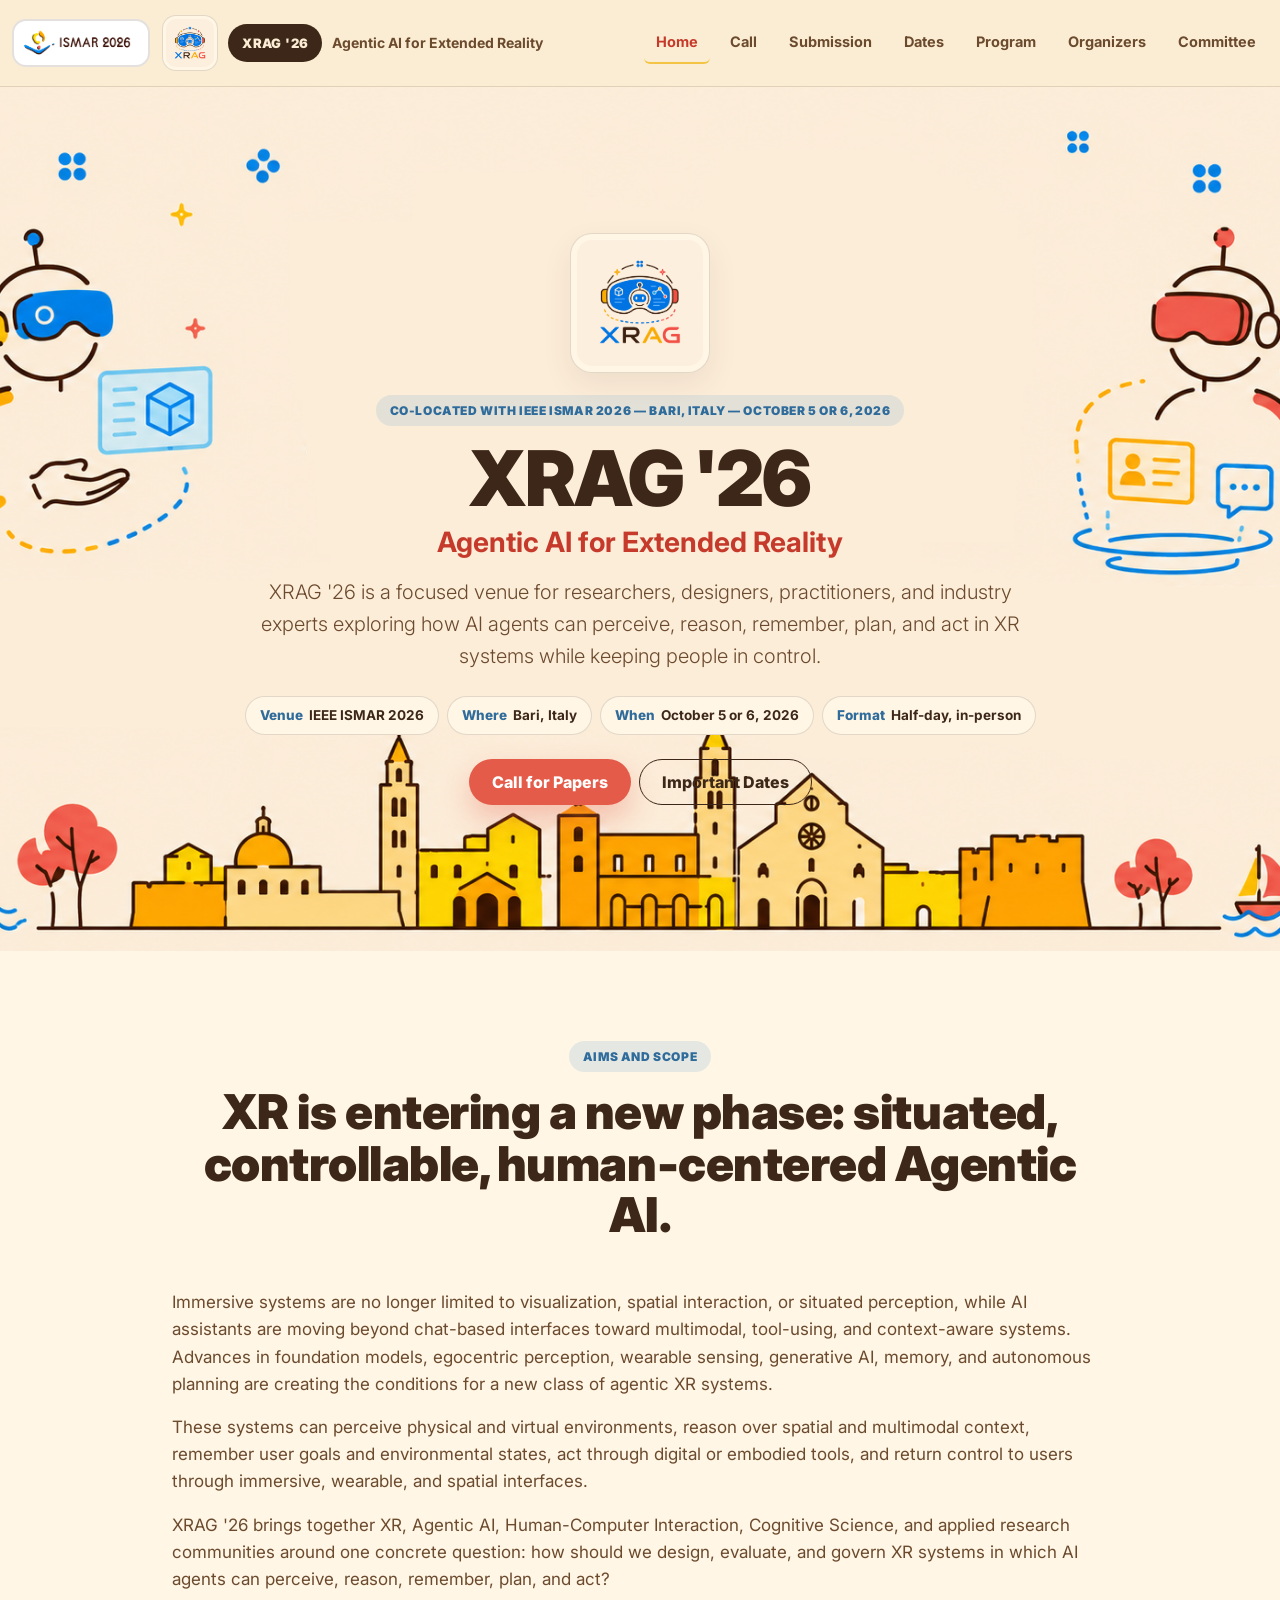
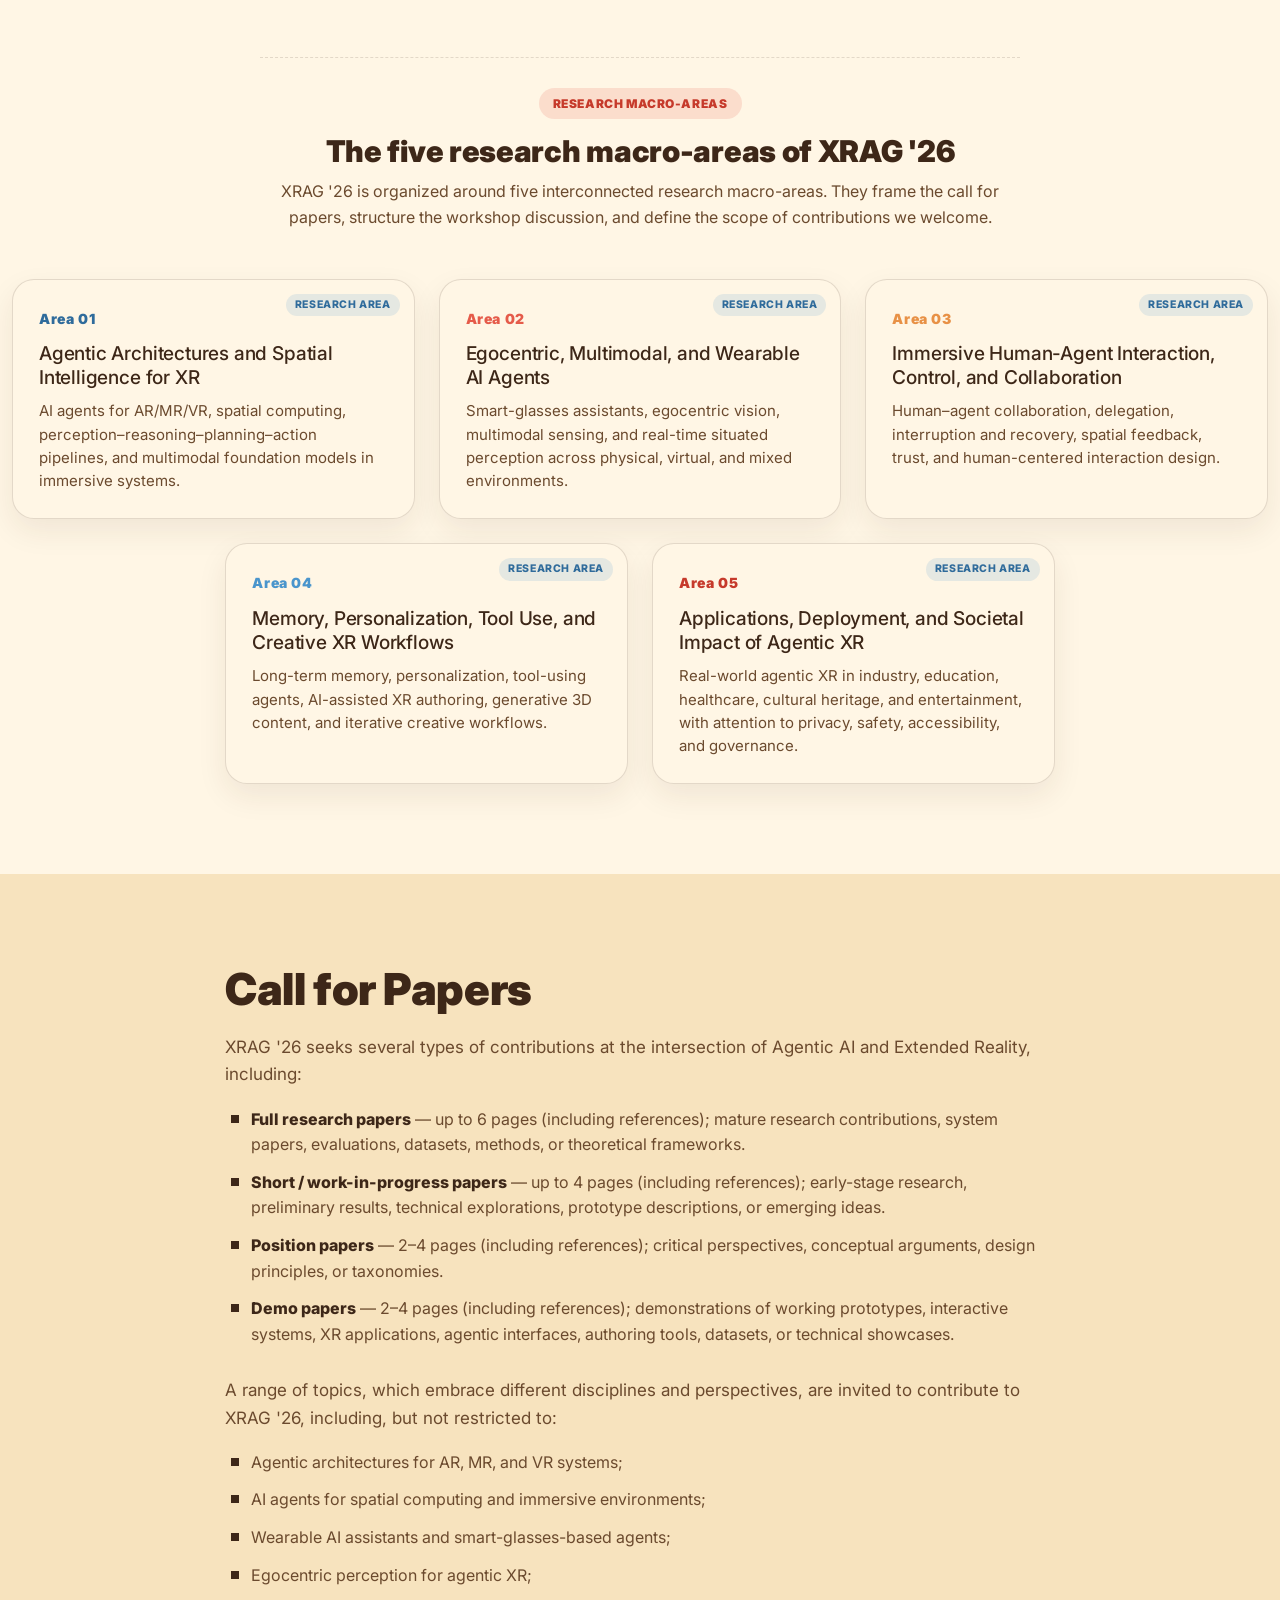
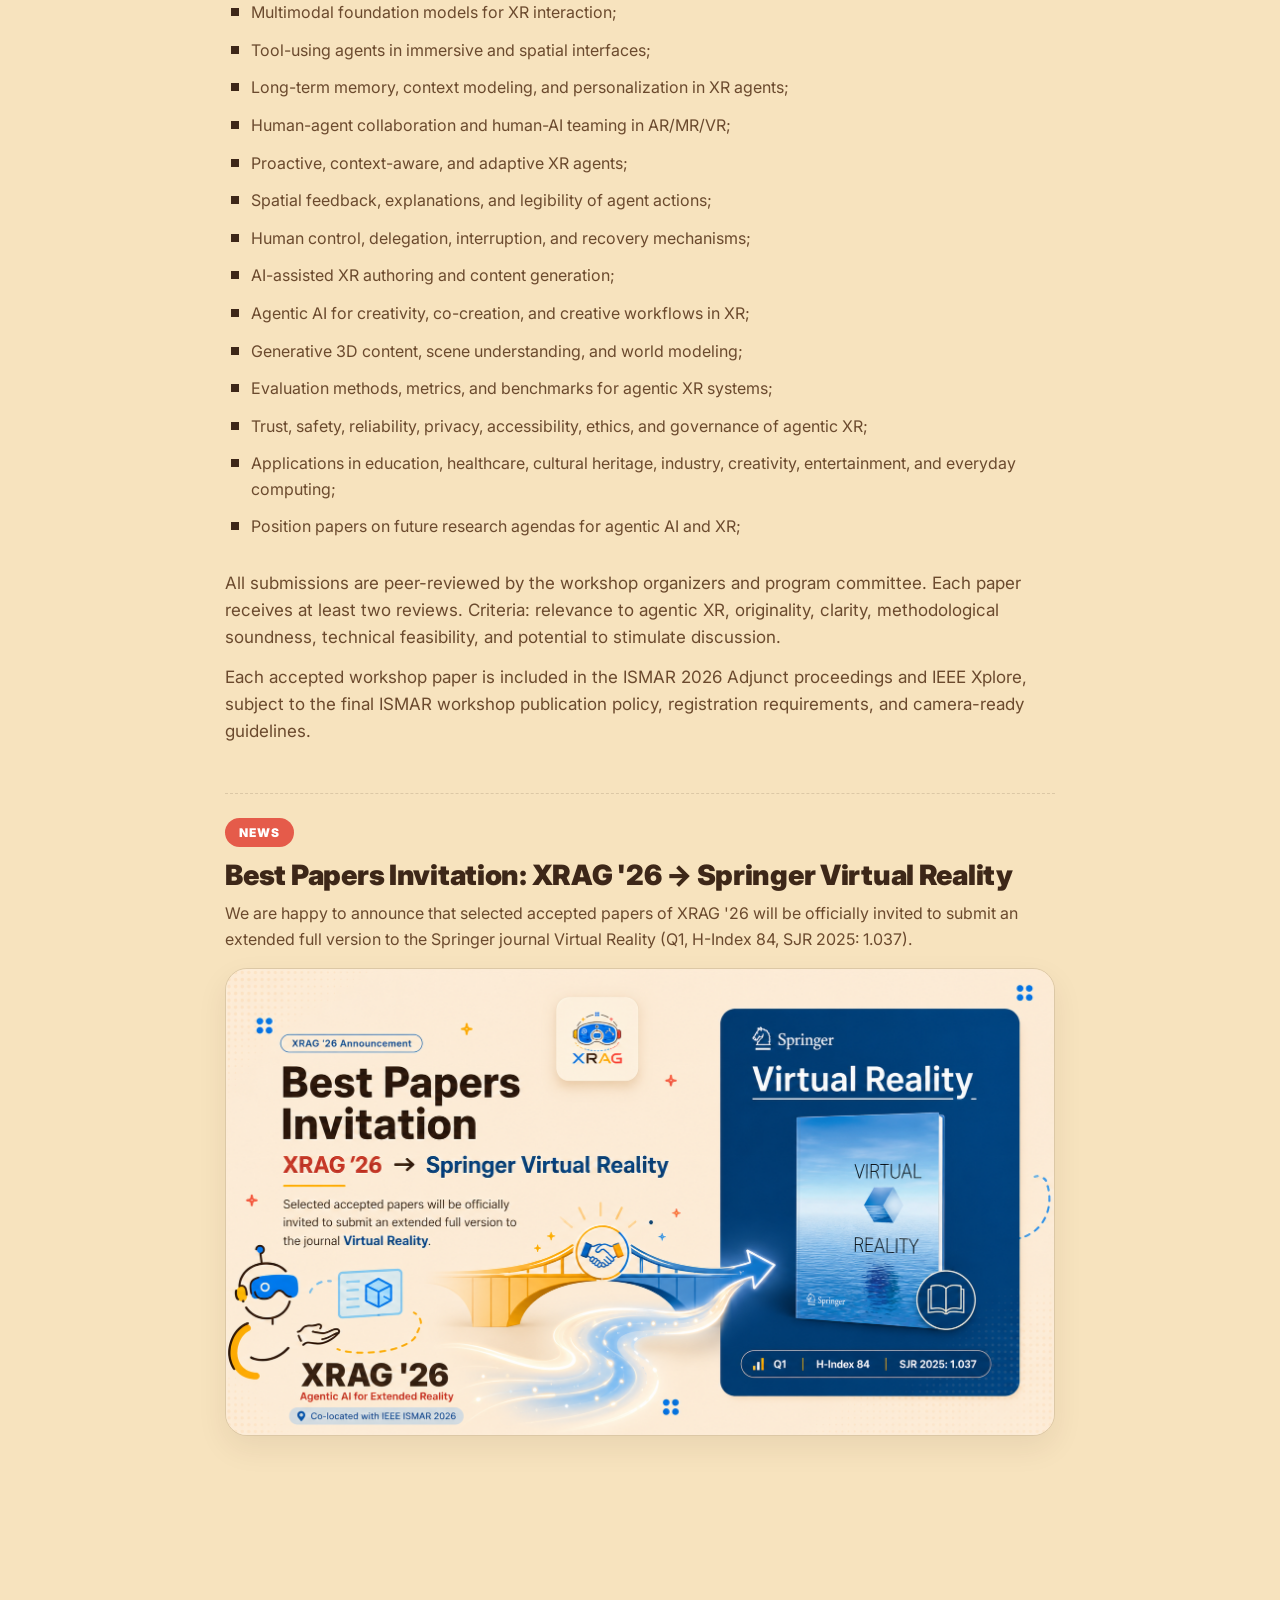
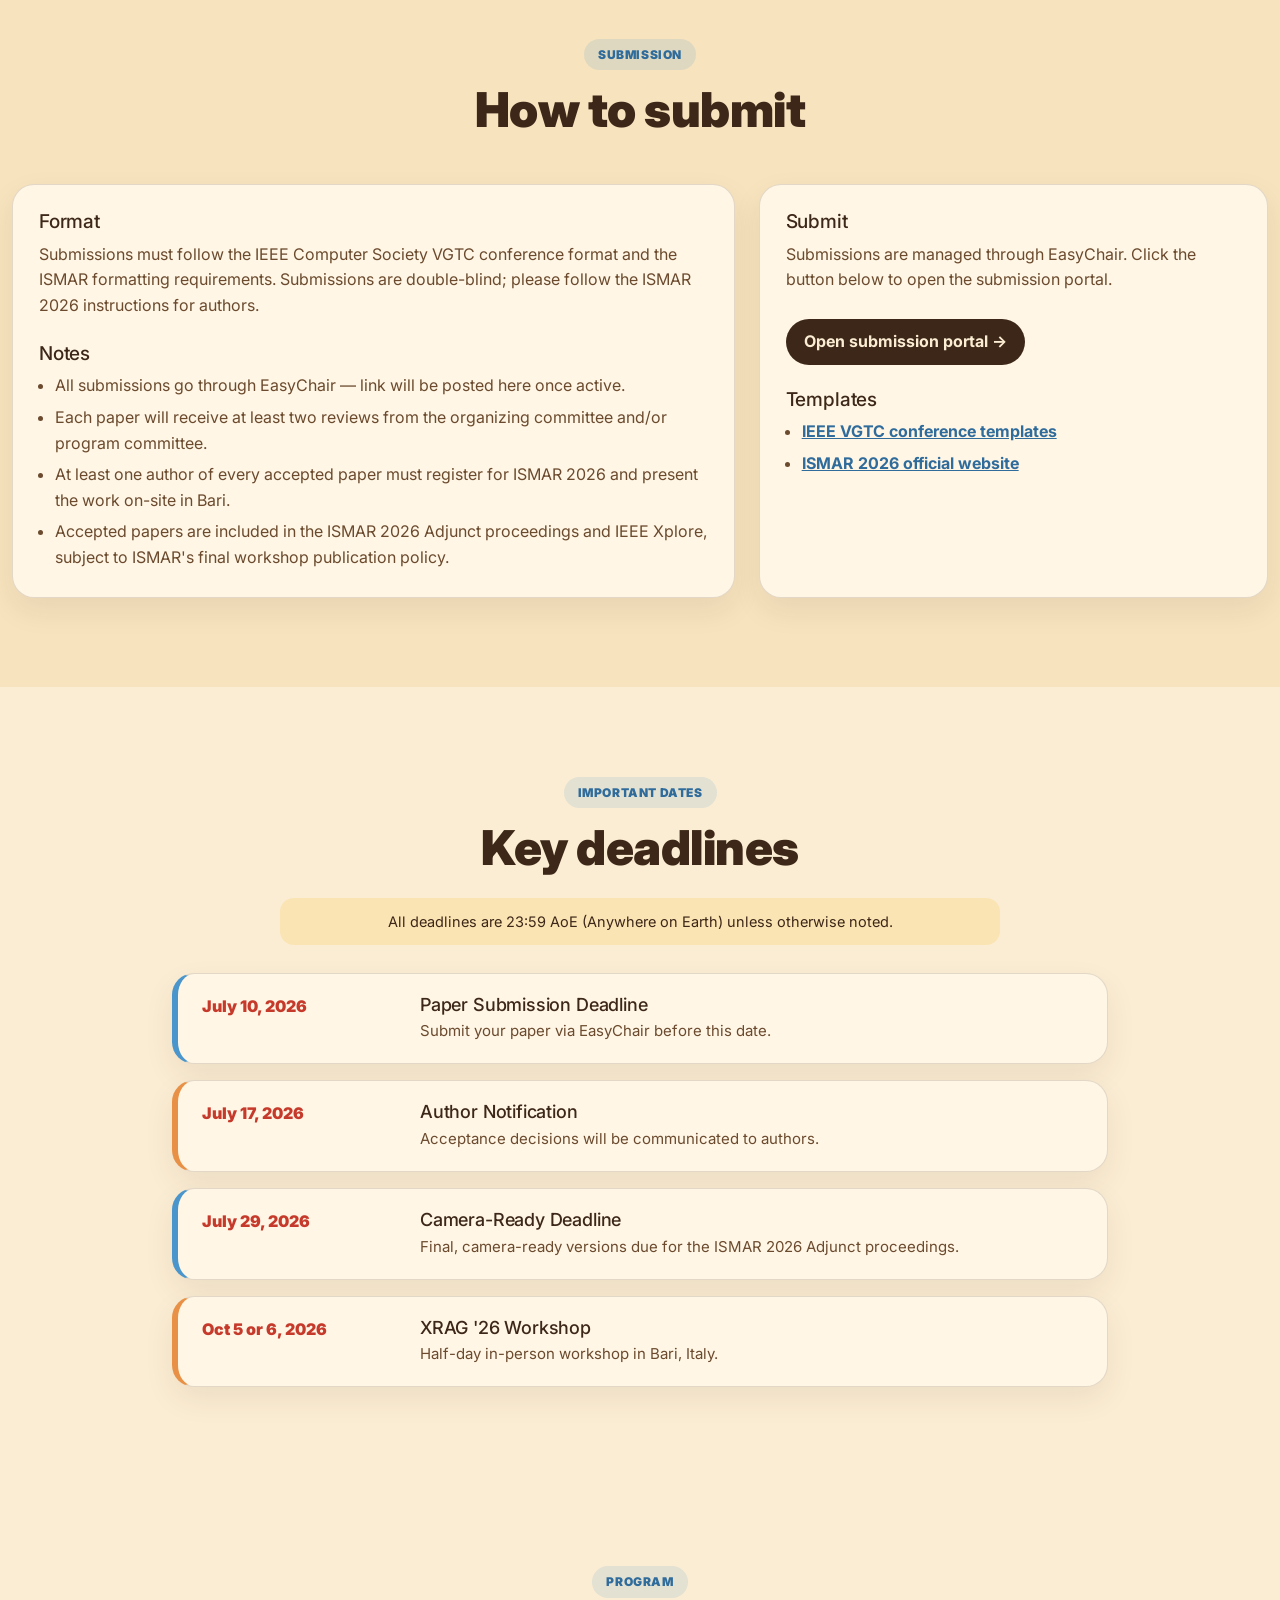
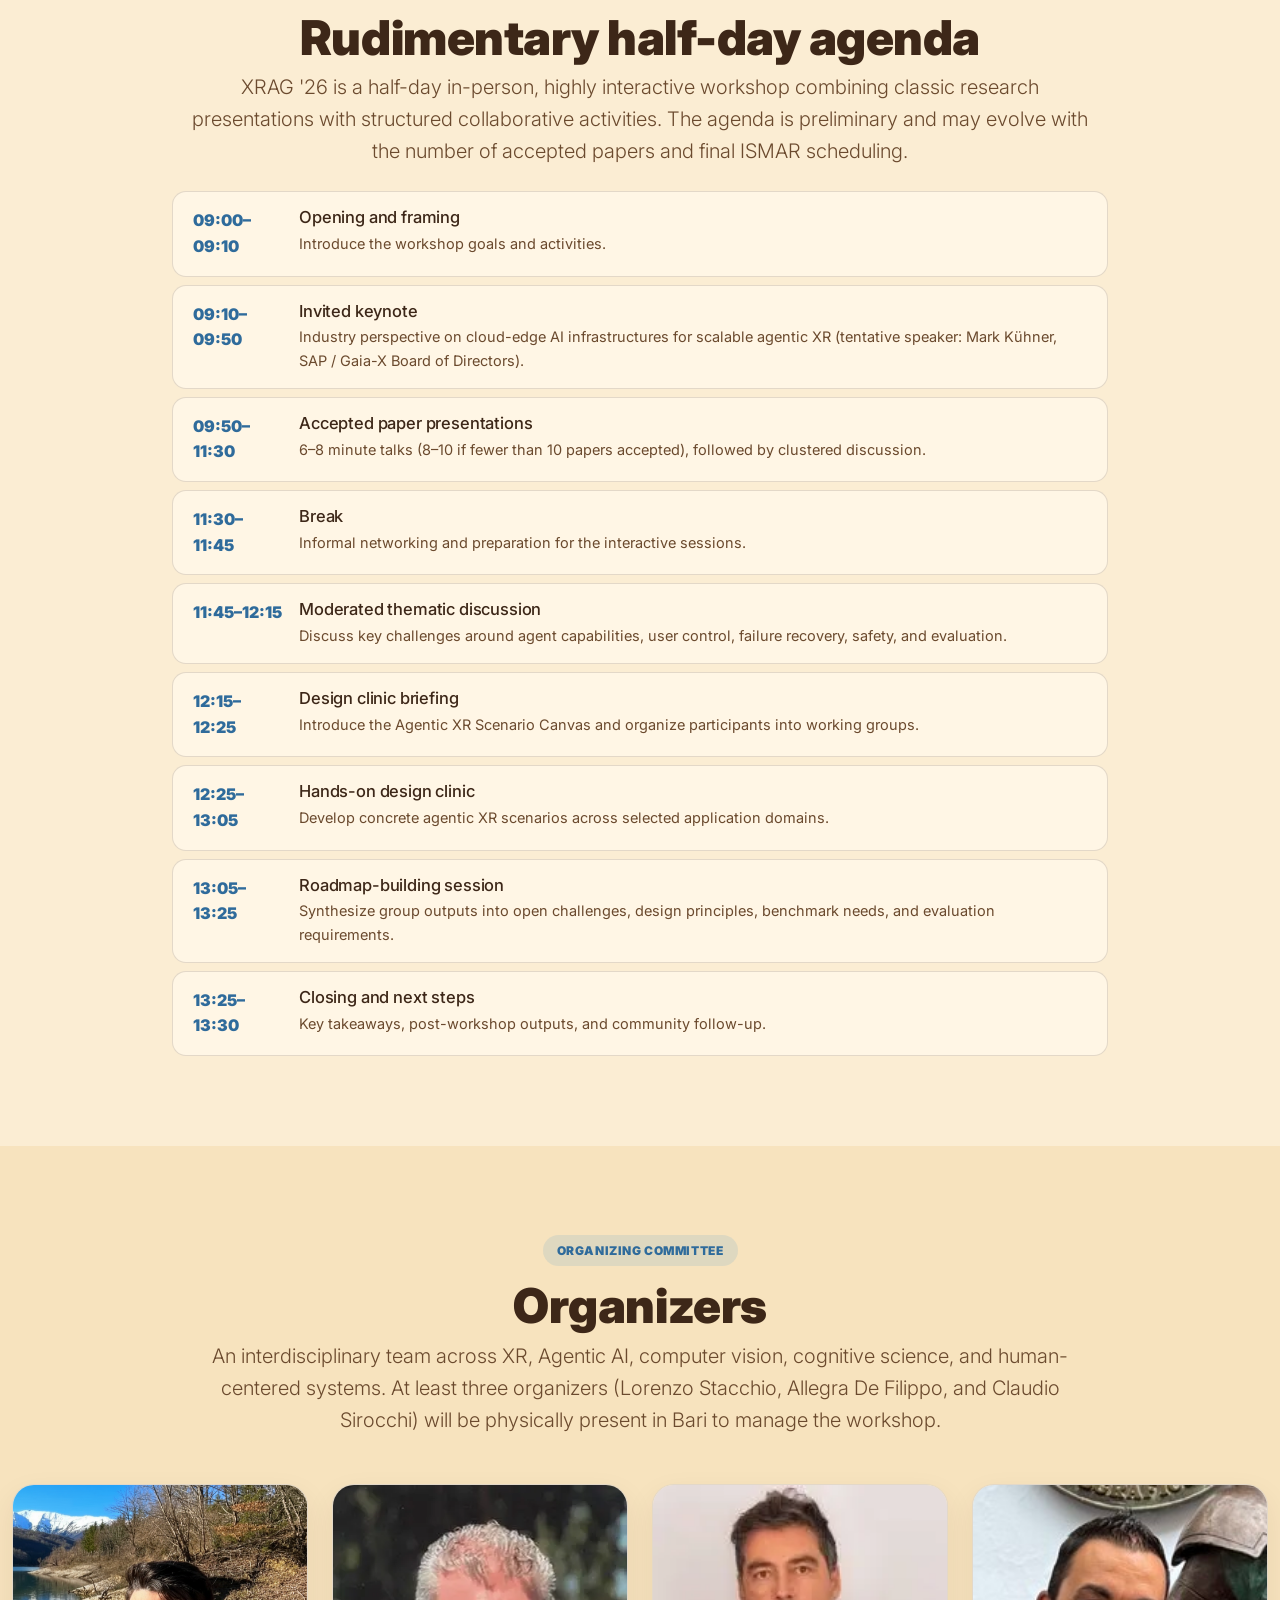
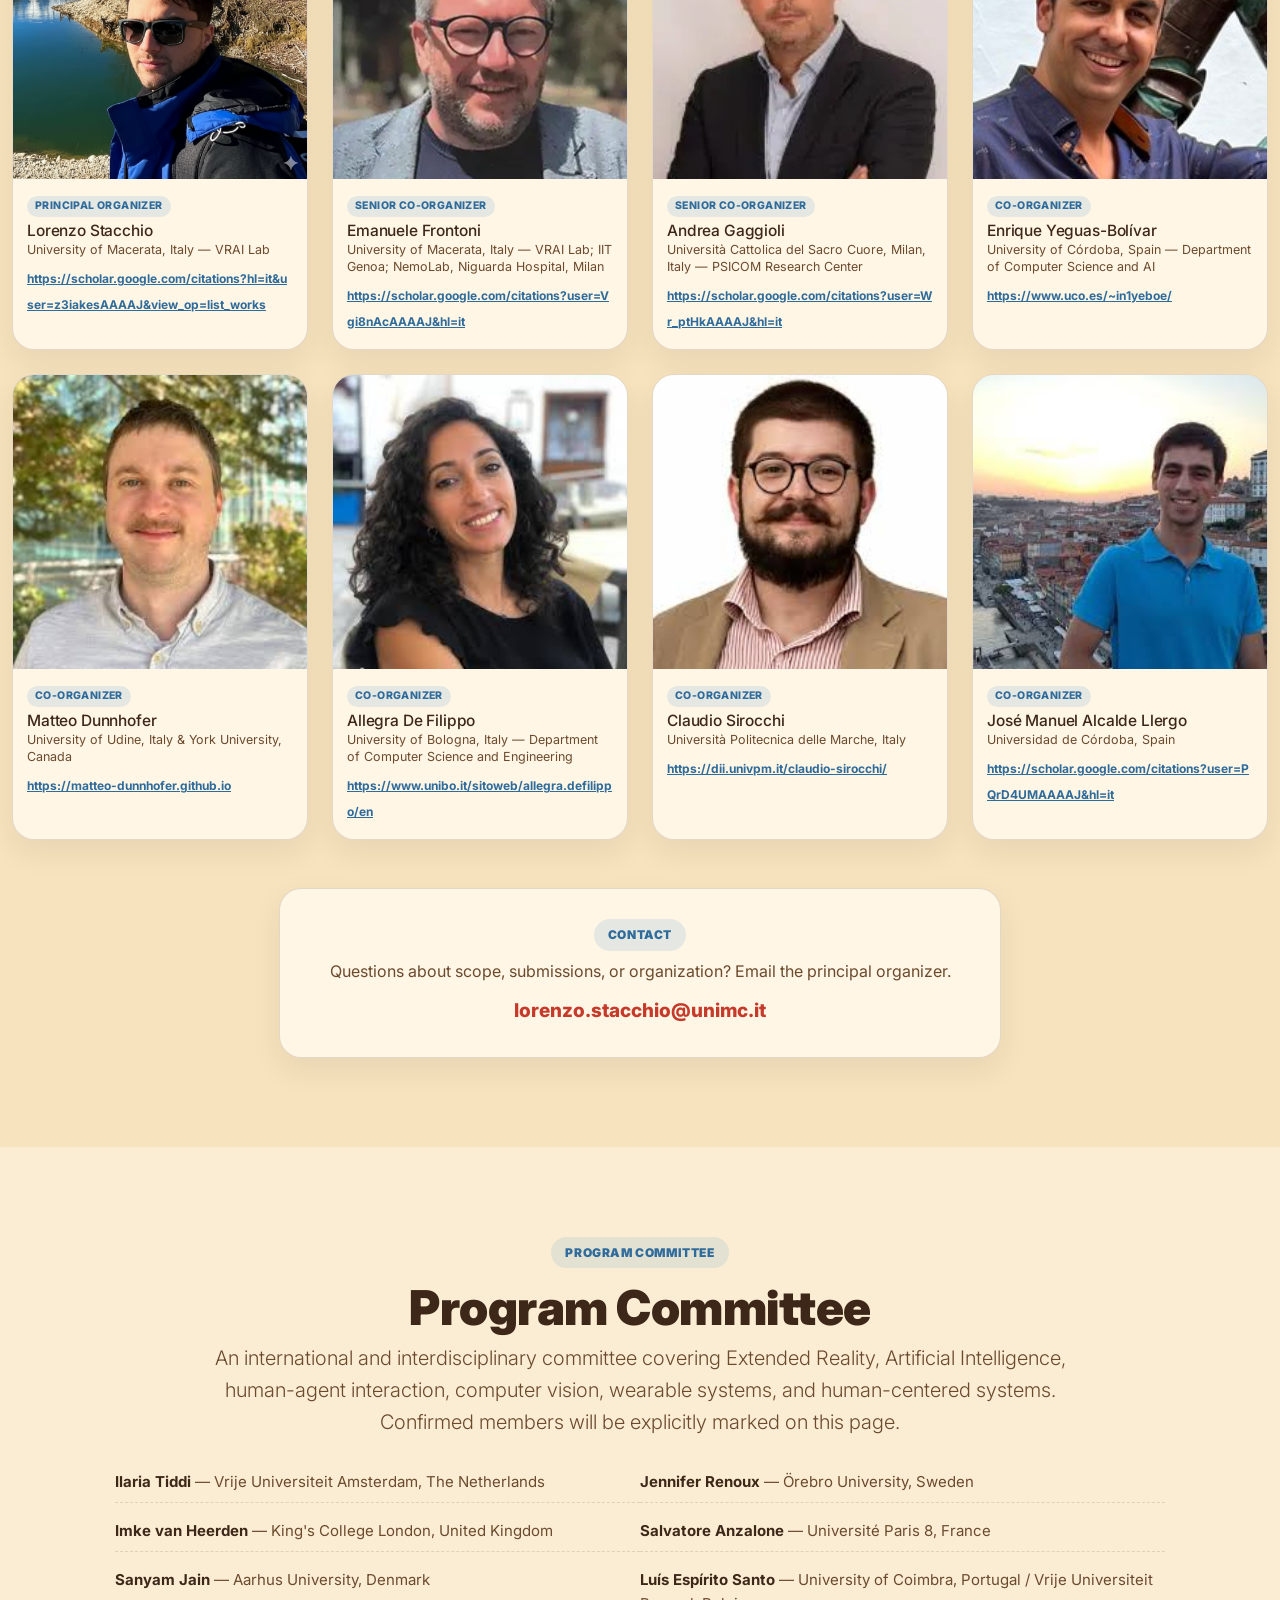
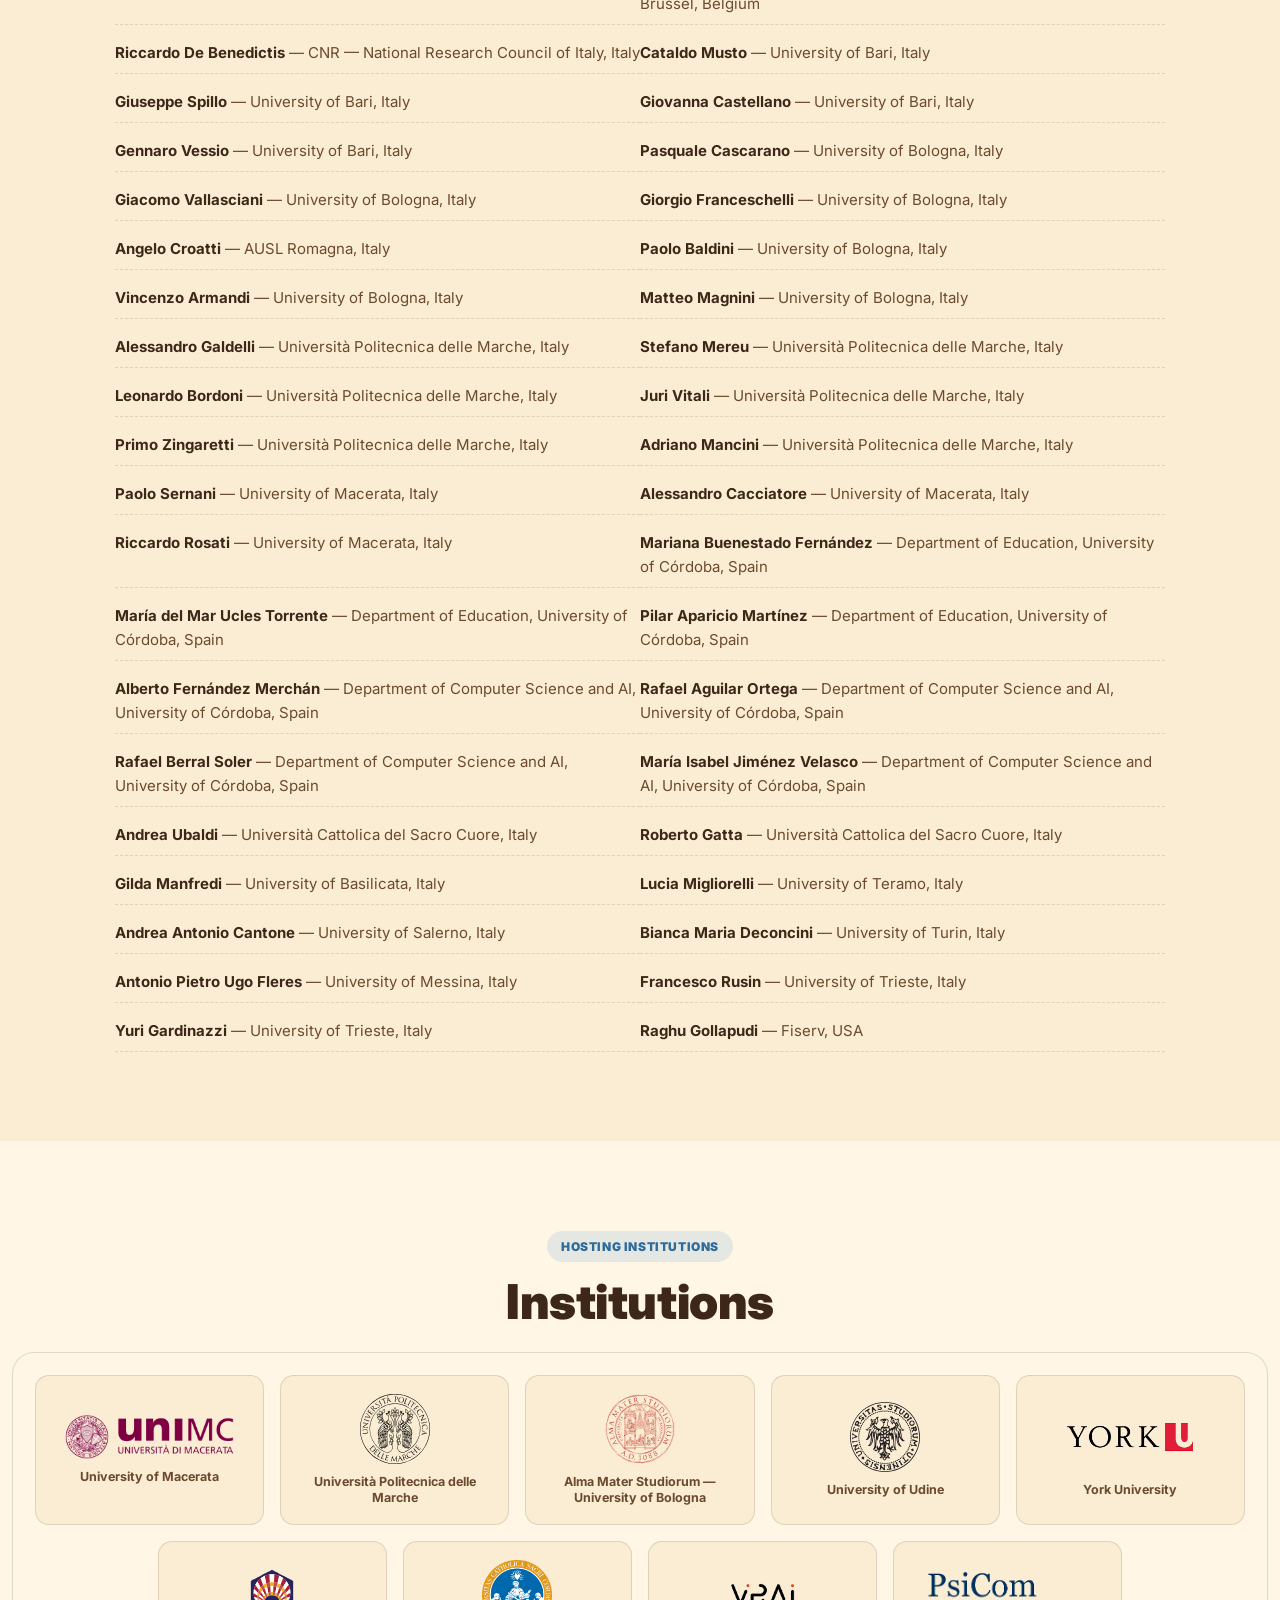
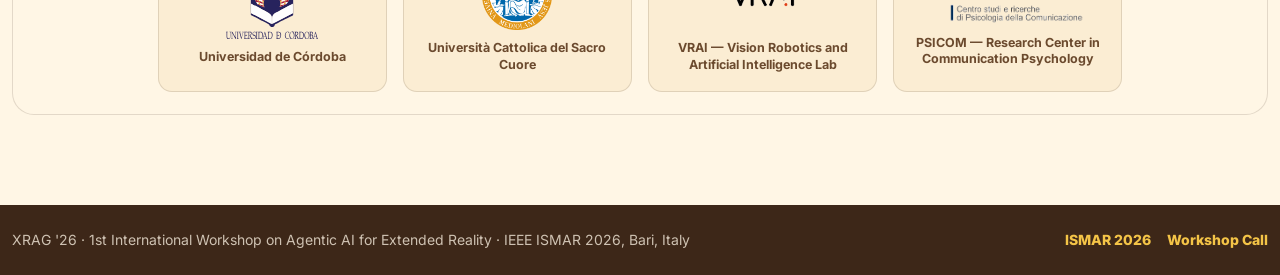
==== commit 7e6a9953: "update info and ismar logo" ====
--- a/index.html
+++ b/index.html
@@ -27,6 +27,9 @@
     <!-- ============ NAVBAR ============ -->
     <nav class="navbar navbar-expand-lg sticky-top site-header">
       <div class="container-xxl">
+        <a class="ismar-logo" href="https://www.ieeeismar.net/2026/" target="_blank" rel="noopener" aria-label="IEEE ISMAR 2026">
+          <img src="assets/ismar2026.png" alt="ISMAR 2026">
+        </a>
         <a class="navbar-brand brand" href="#home">
           <img src="assets/icon.png" alt="" class="brand-icon" aria-hidden="true">
           <span class="brand-mark" data-bind="workshop.shortName">XRAG '26</span>
--- a/styles.css
+++ b/styles.css
@@ -57,6 +57,25 @@
 
 .brand { display: inline-flex; align-items: center; gap: 10px; text-decoration: none; }
 
+.ismar-logo {
+  display: inline-flex;
+  align-items: center;
+  margin-right: 12px;
+  width: 11%;
+  min-width: 100px;
+  max-width: 160px;
+}
+
+.ismar-logo img {
+  width: 100%;
+  height: auto;
+  border-radius: 14px;
+  background: #fff;
+  border: 2px solid var(--line);
+  padding: 5px 10px;
+  object-fit: contain;
+}
+
 .brand-icon {
   width: 56px;
   height: 56px;
@@ -69,6 +88,8 @@
 
 @media (max-width: 575.98px) {
   .brand-icon { width: 46px; height: 46px; border-radius: 12px; }
+  .ismar-logo { margin-right: 8px; min-width: 84px; }
+  .ismar-logo img { border-radius: 12px; padding: 4px 8px; }
 }
 
 .brand-mark {
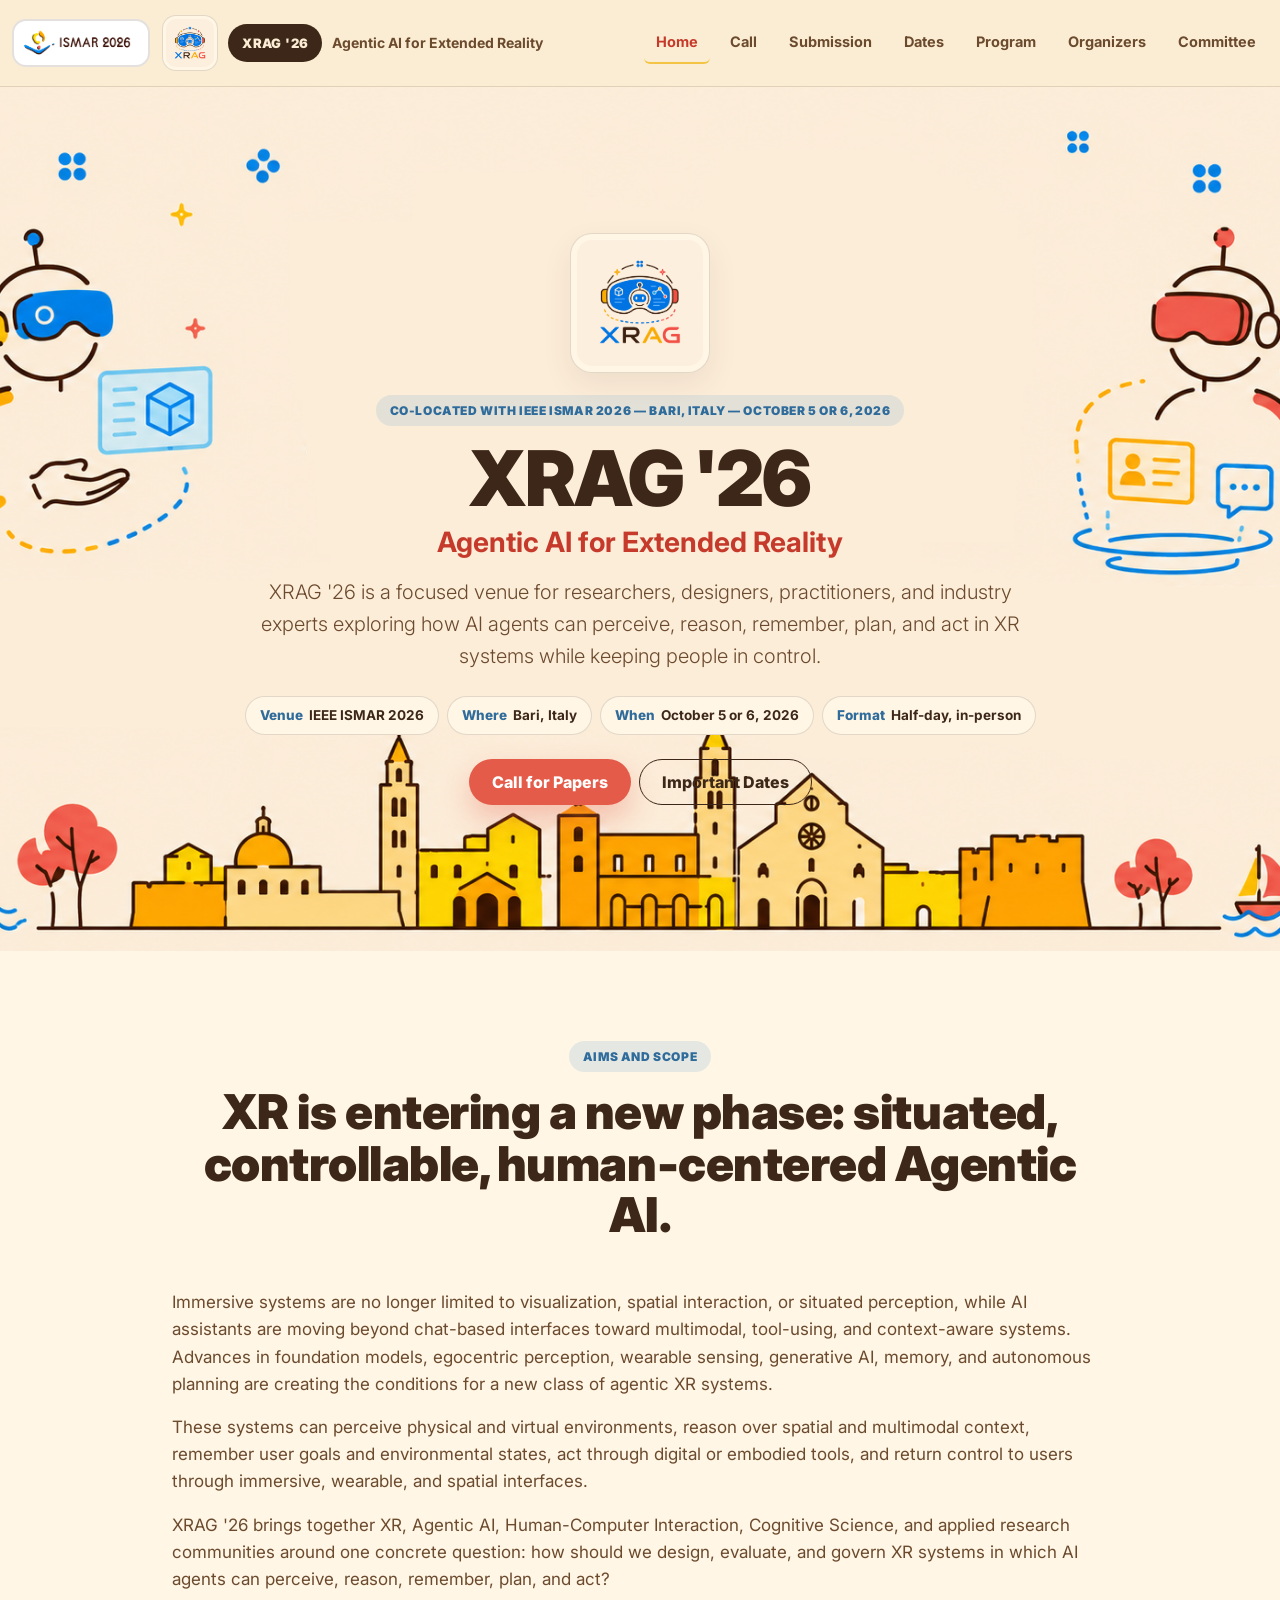
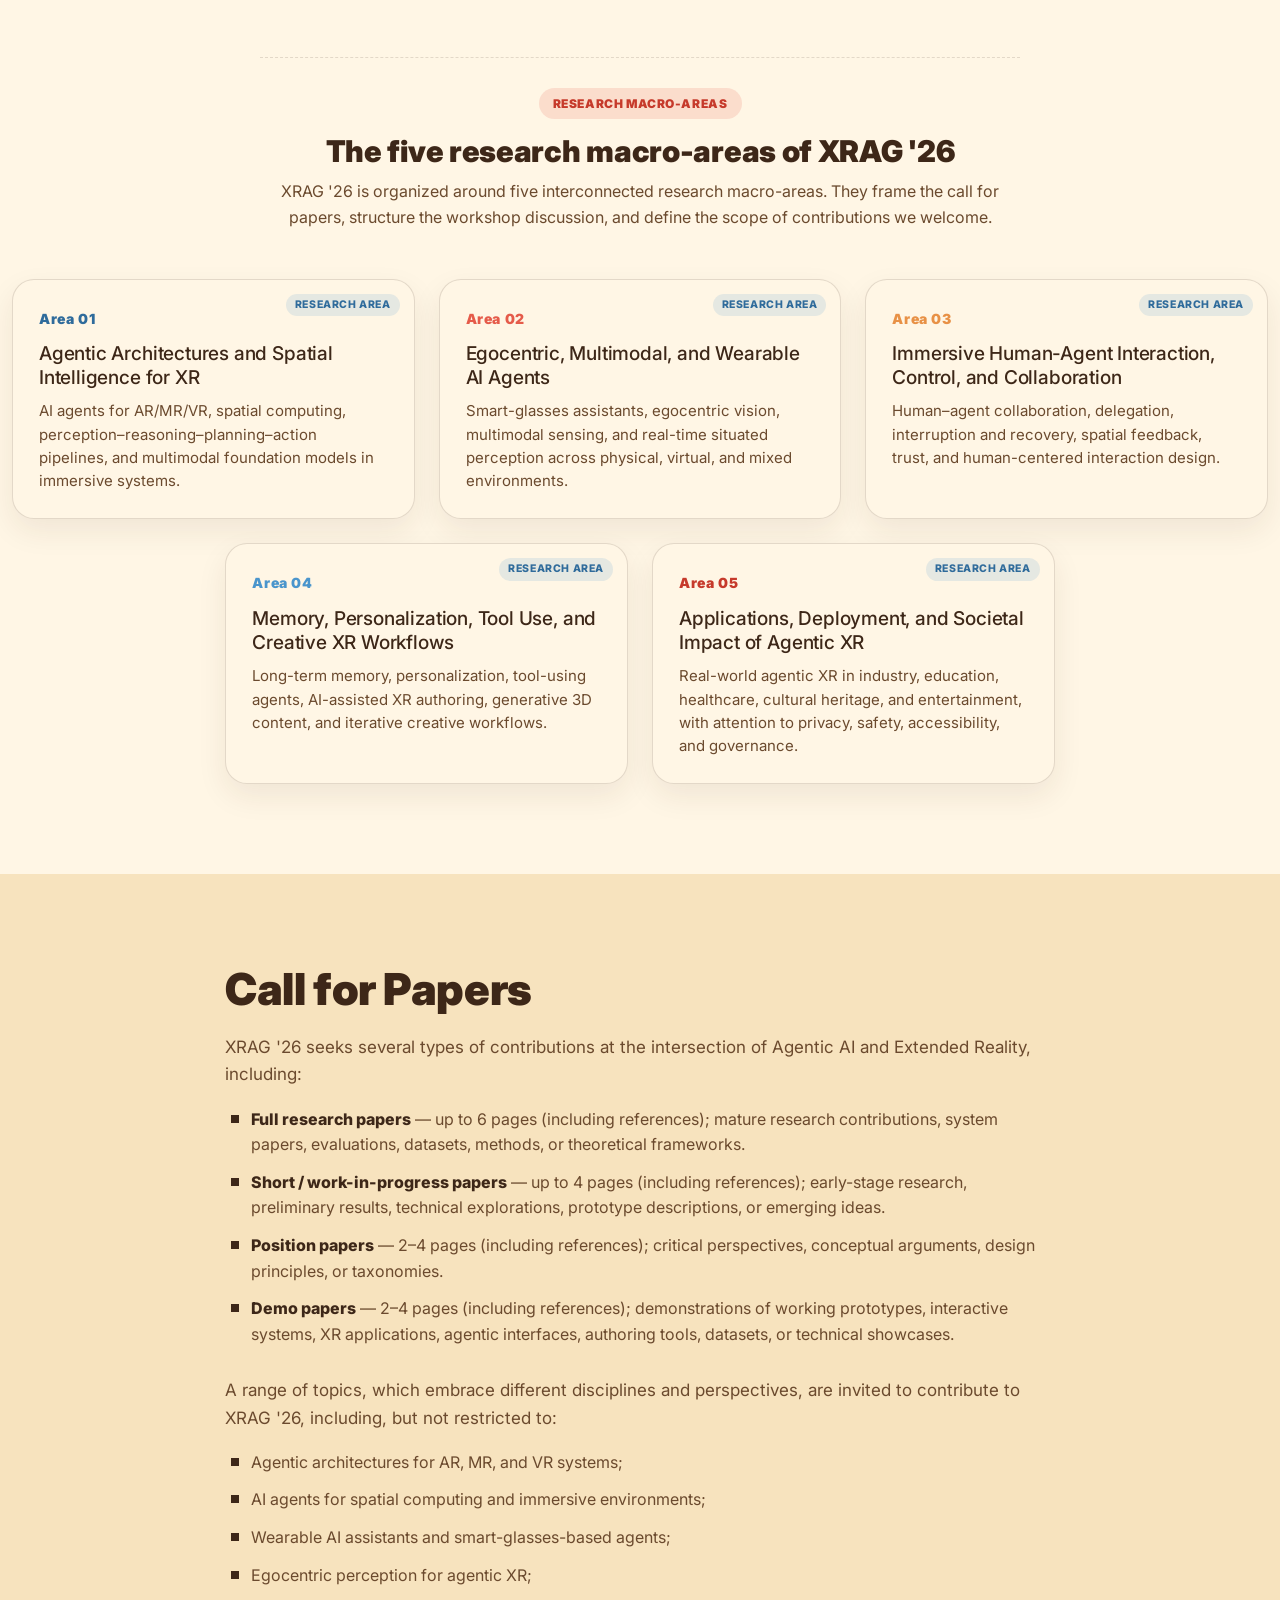
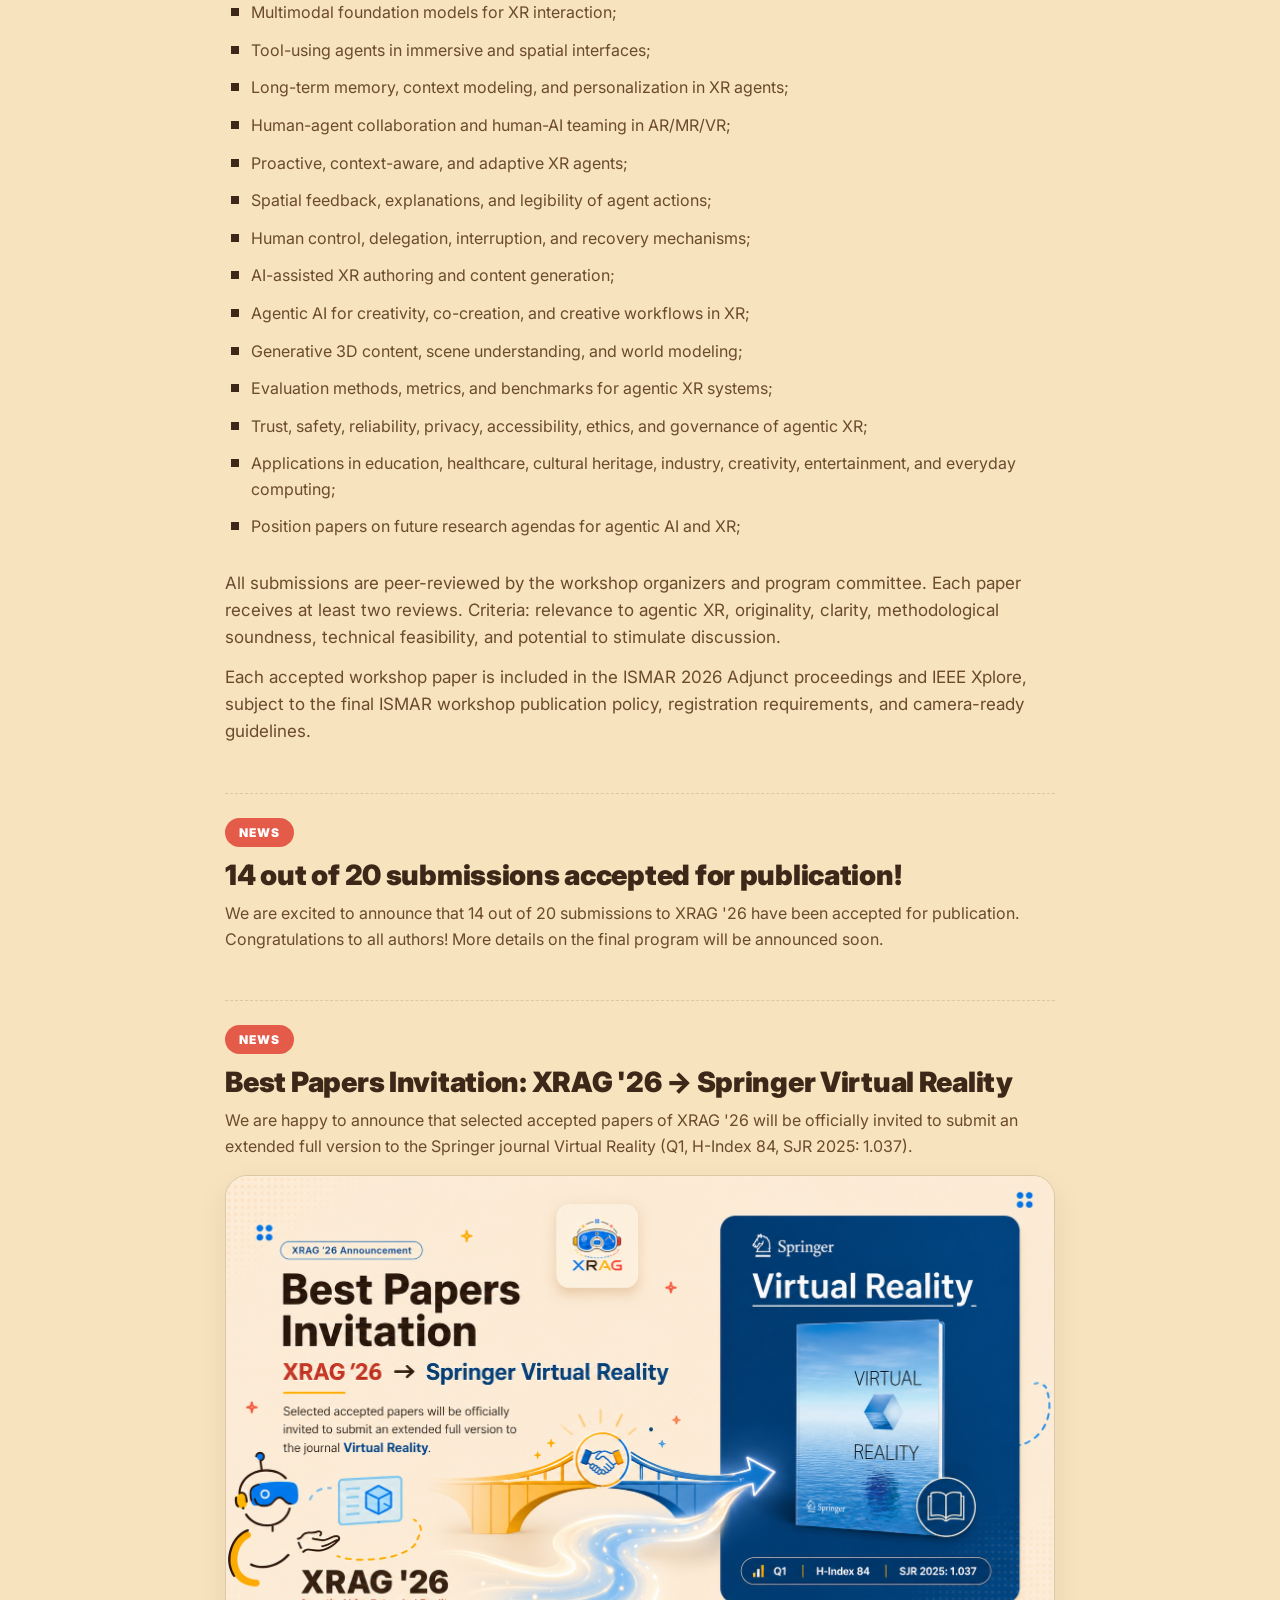
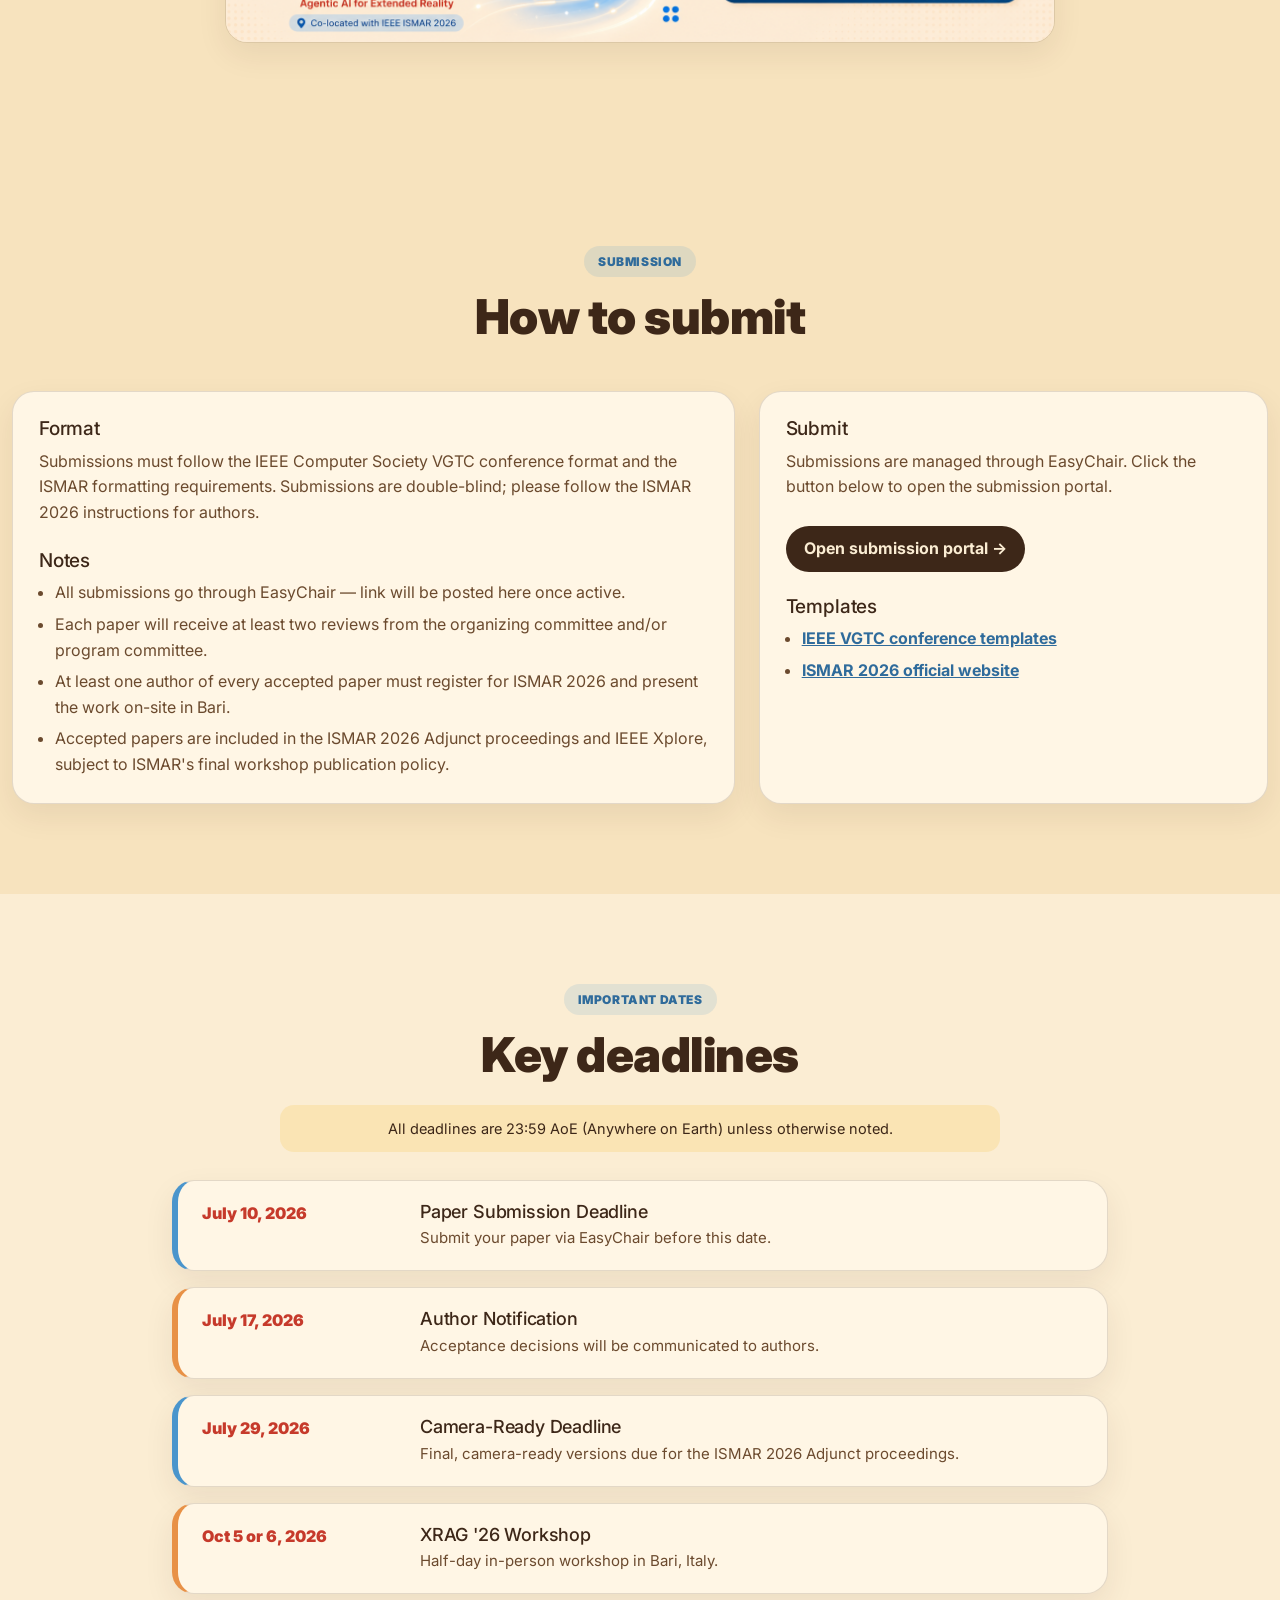
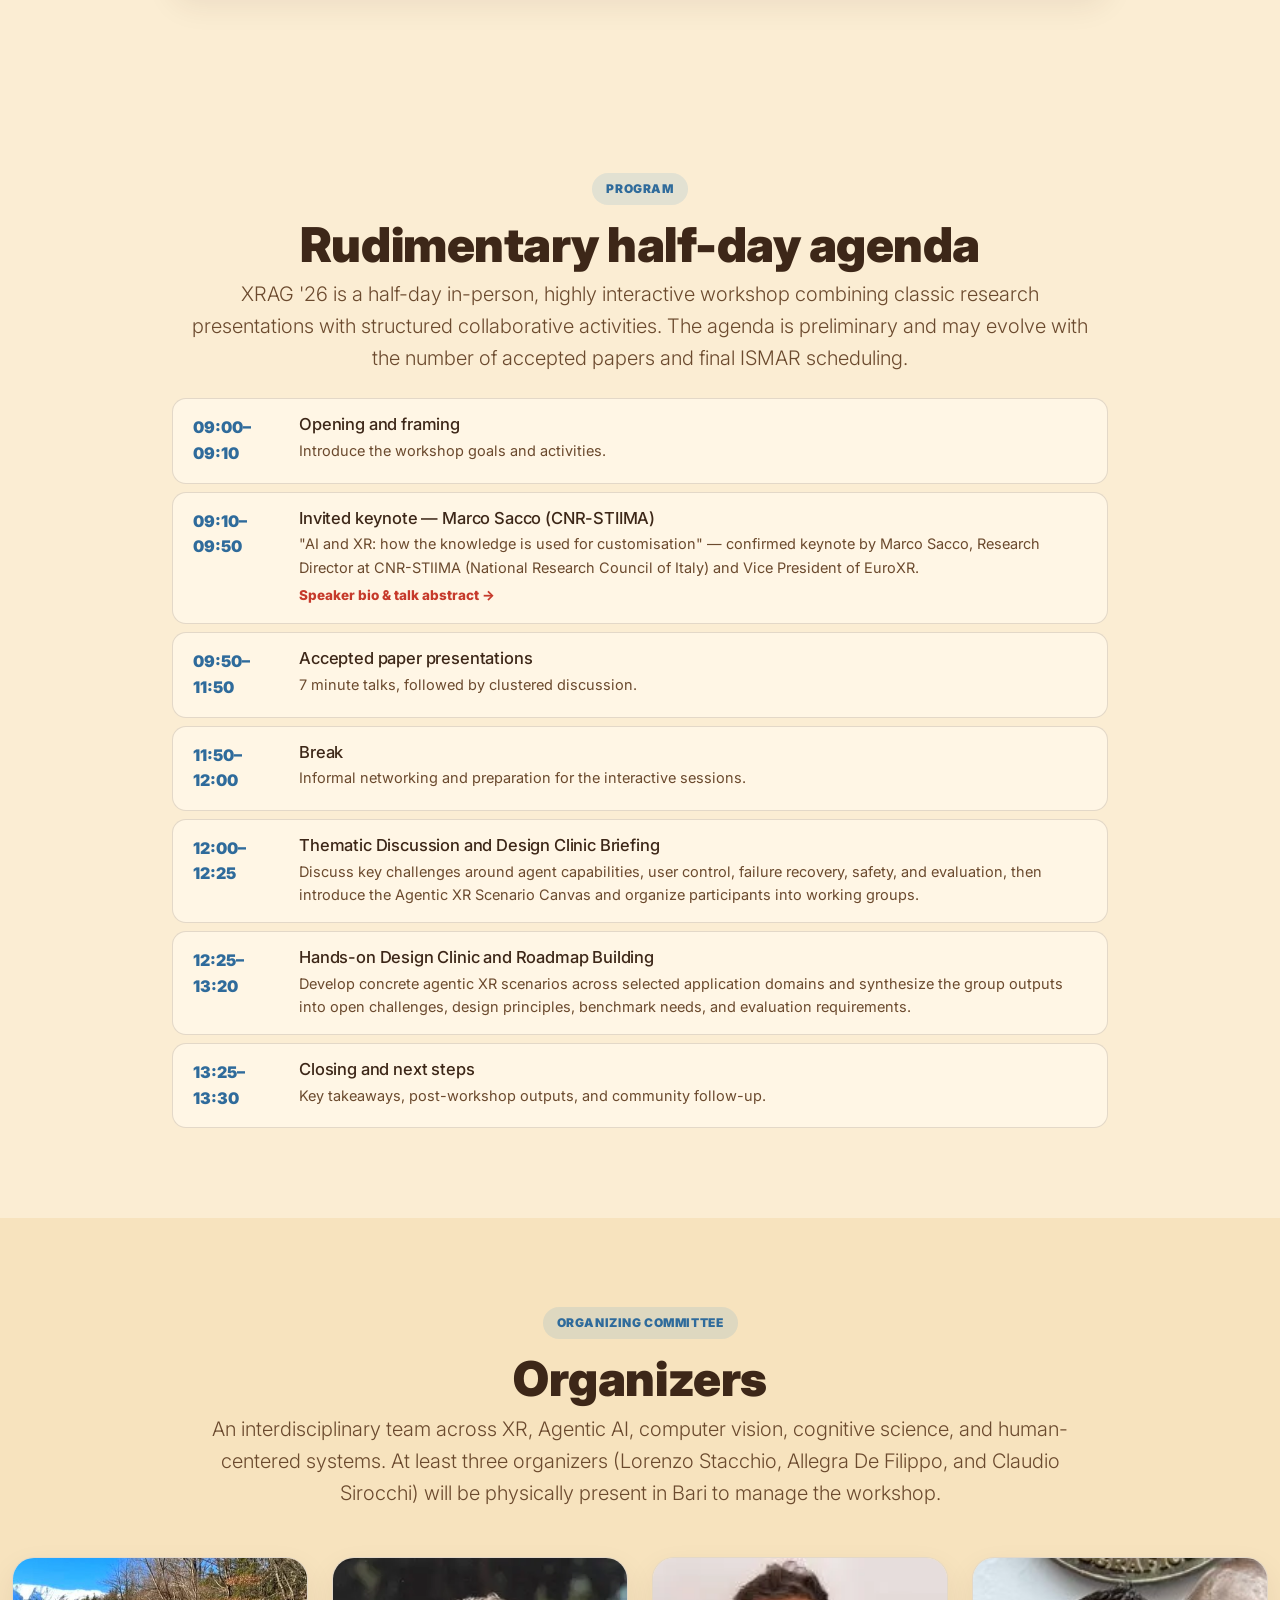
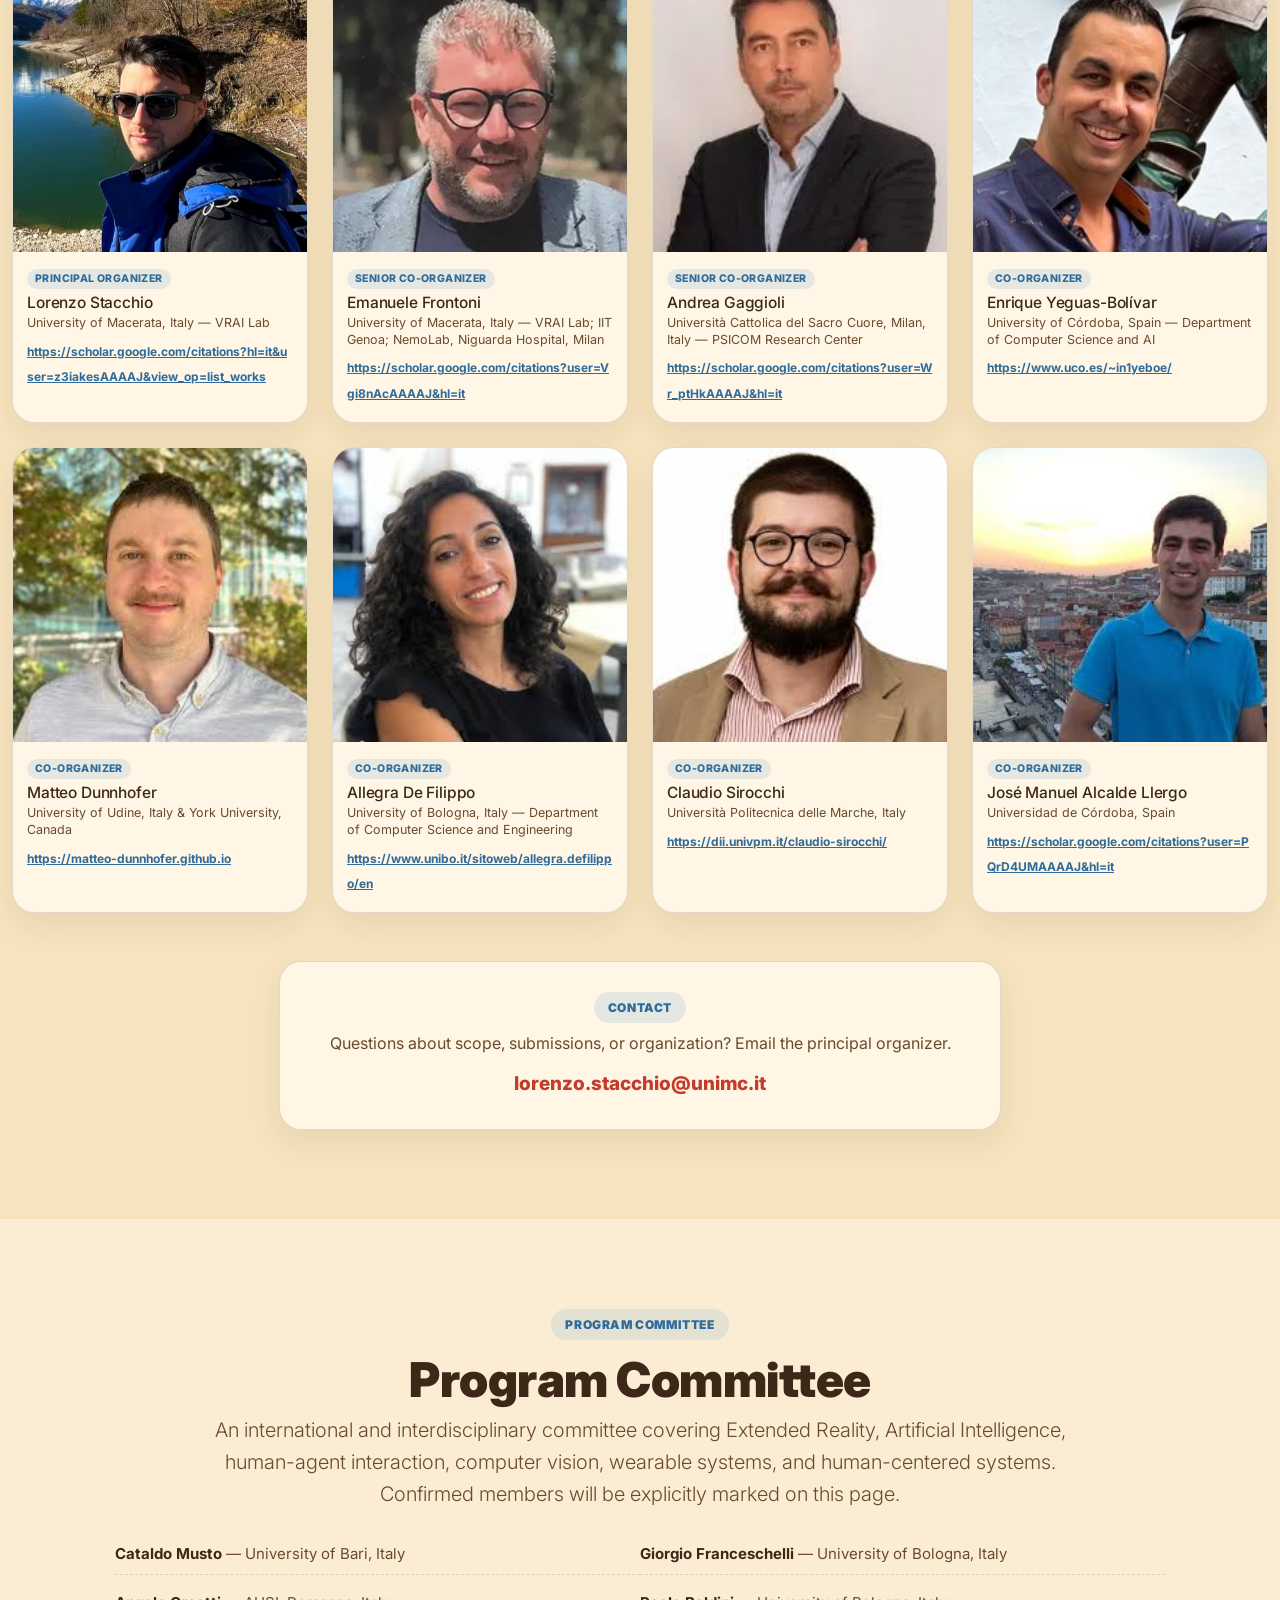
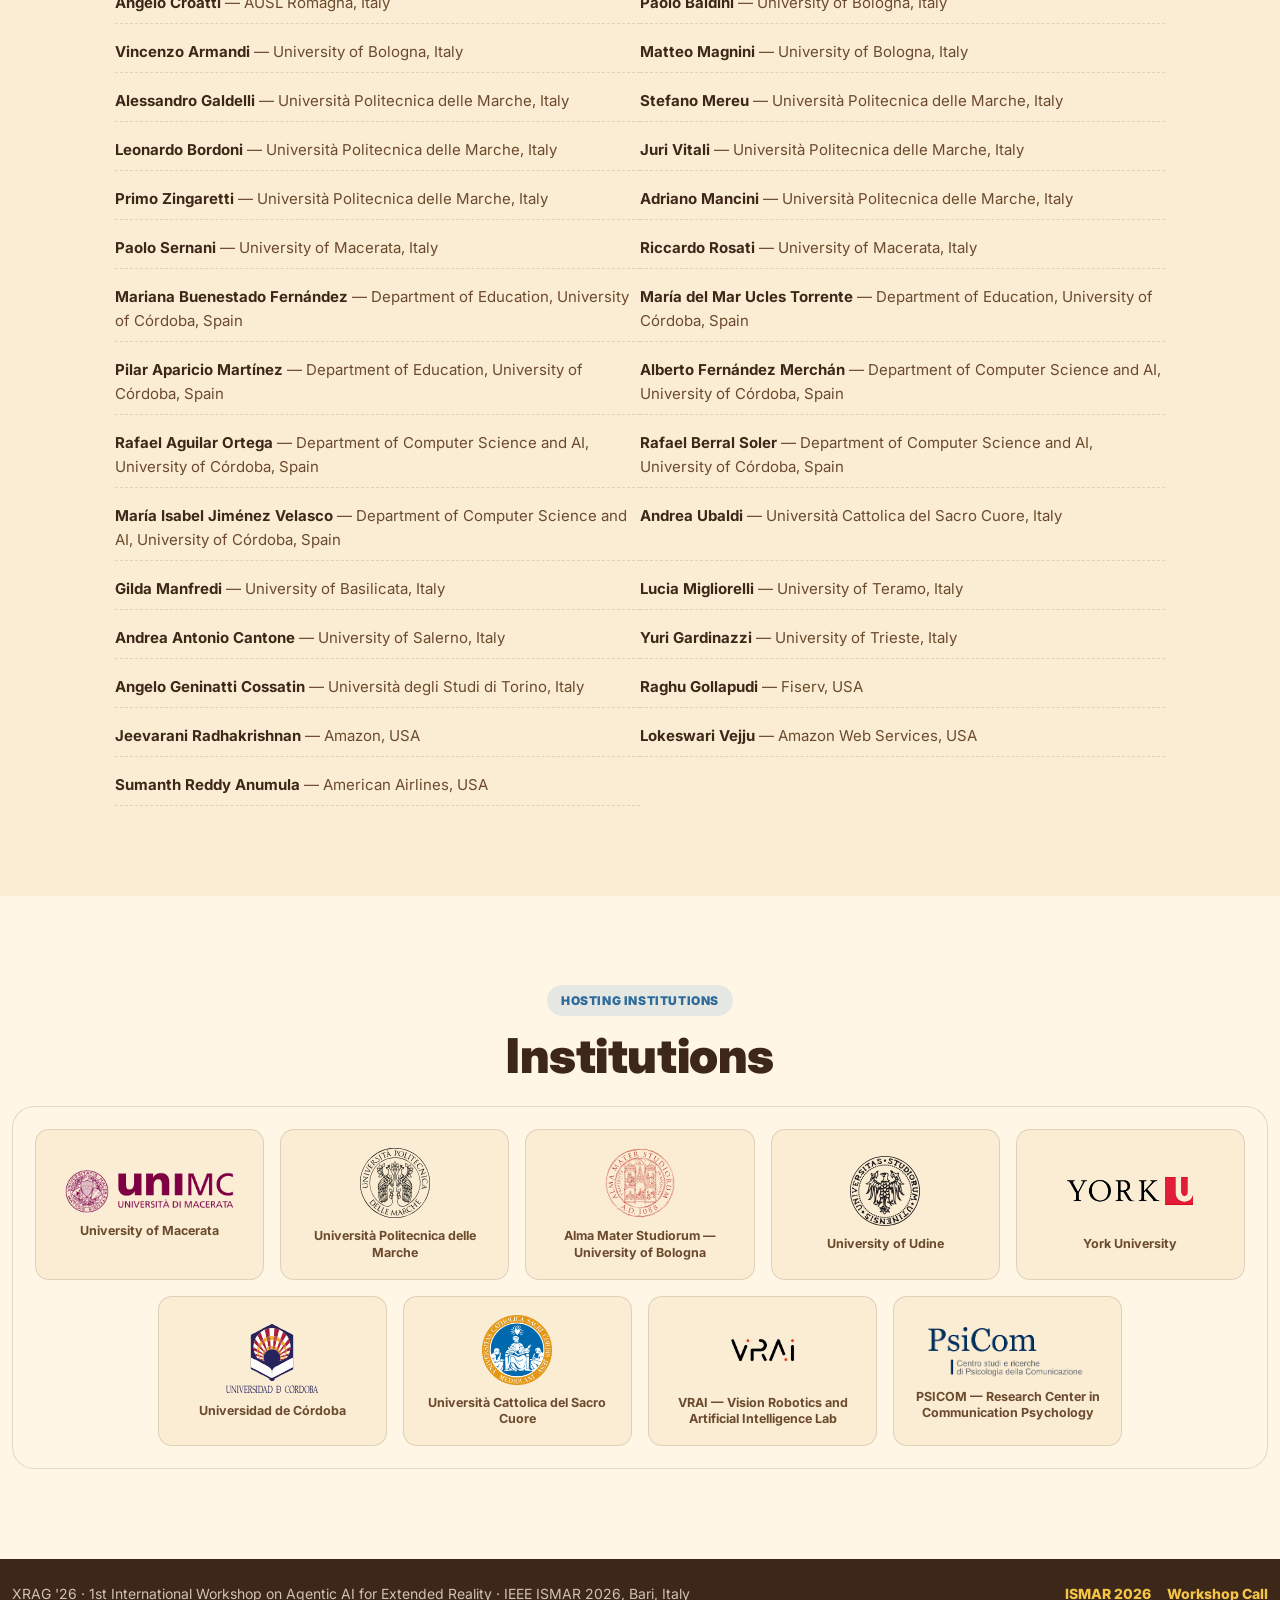
==== commit 84ac2bef: "news accepted papers" ====
--- a/index.html
+++ b/index.html
@@ -107,14 +107,8 @@
               <p class="mt-4 text-muted-ink small" data-bind="callForPapers.review"></p>
               <p class="text-muted-ink small" data-bind="callForPapers.publication"></p>
 
-              <!-- News: Best-paper / Springer VR announcement -->
-              <div class="cfp-news mt-5">
-                <p class="news-badge" data-bind="callForPapers.springerBadge">News</p>
-                <h3 class="news-title" data-bind="callForPapers.springerTitle"></h3>
-                <p class="news-text text-muted-ink" data-bind="callForPapers.springerText"></p>
-                <a class="cfp-springer mt-3" data-slot="cfpSpringer"
-                   data-bind-attr="href:callForPapers.springerUrl" target="_blank" rel="noopener"></a>
-              </div>
+              <!-- News: submission outcomes / announcements -->
+              <div data-slot="newsList"></div>
 
             </div>
           </div>
--- a/styles.css
+++ b/styles.css
@@ -523,9 +523,32 @@
 .program-list h3   { margin: 0; font-size: 16.5px; }
 .program-list p    { margin: 4px 0 0; color: var(--ink-soft); font-size: 14.5px; }
 
+.program-list .program-link {
+  display: inline-block;
+  margin-top: 6px;
+  font-size: 13.5px;
+  font-weight: 800;
+  color: var(--red-deep);
+  text-decoration: none;
+}
+.program-list .program-link:hover { text-decoration: underline; }
+
 @media (max-width: 575.98px) {
   .program-list article { grid-template-columns: 70px 1fr; padding: 14px 16px; }
 }
+
+/* === KEYNOTE SUB-PAGE ================================= */
+.back-link {
+  display: inline-block;
+  margin-bottom: 22px;
+  font-weight: 800;
+  color: var(--blue-deep);
+  text-decoration: none;
+}
+.back-link:hover { color: var(--red-deep); text-decoration: underline; }
+
+.keynote-copy p { color: var(--ink-soft); font-size: 15.5px; }
+.keynote-copy p:last-child { margin-bottom: 0; }
 
 /* === PEOPLE =========================================== */
 .person {
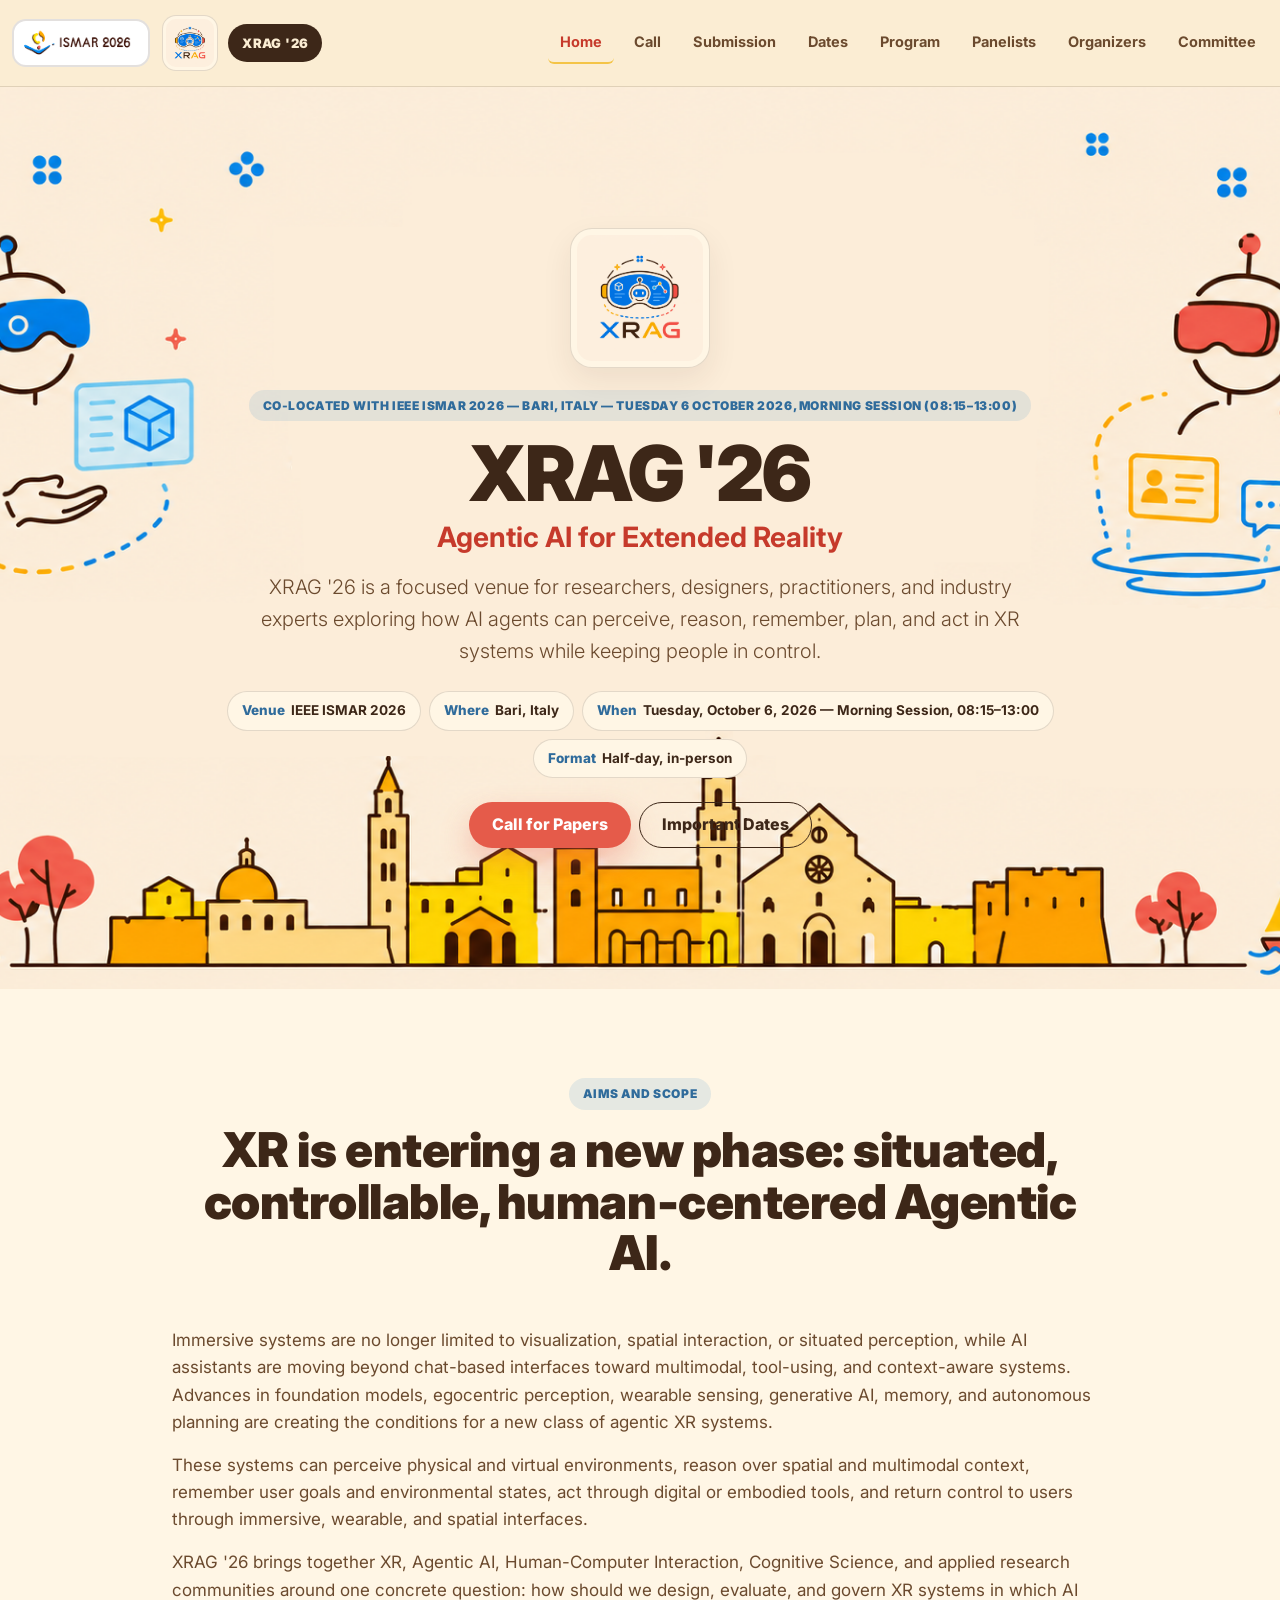
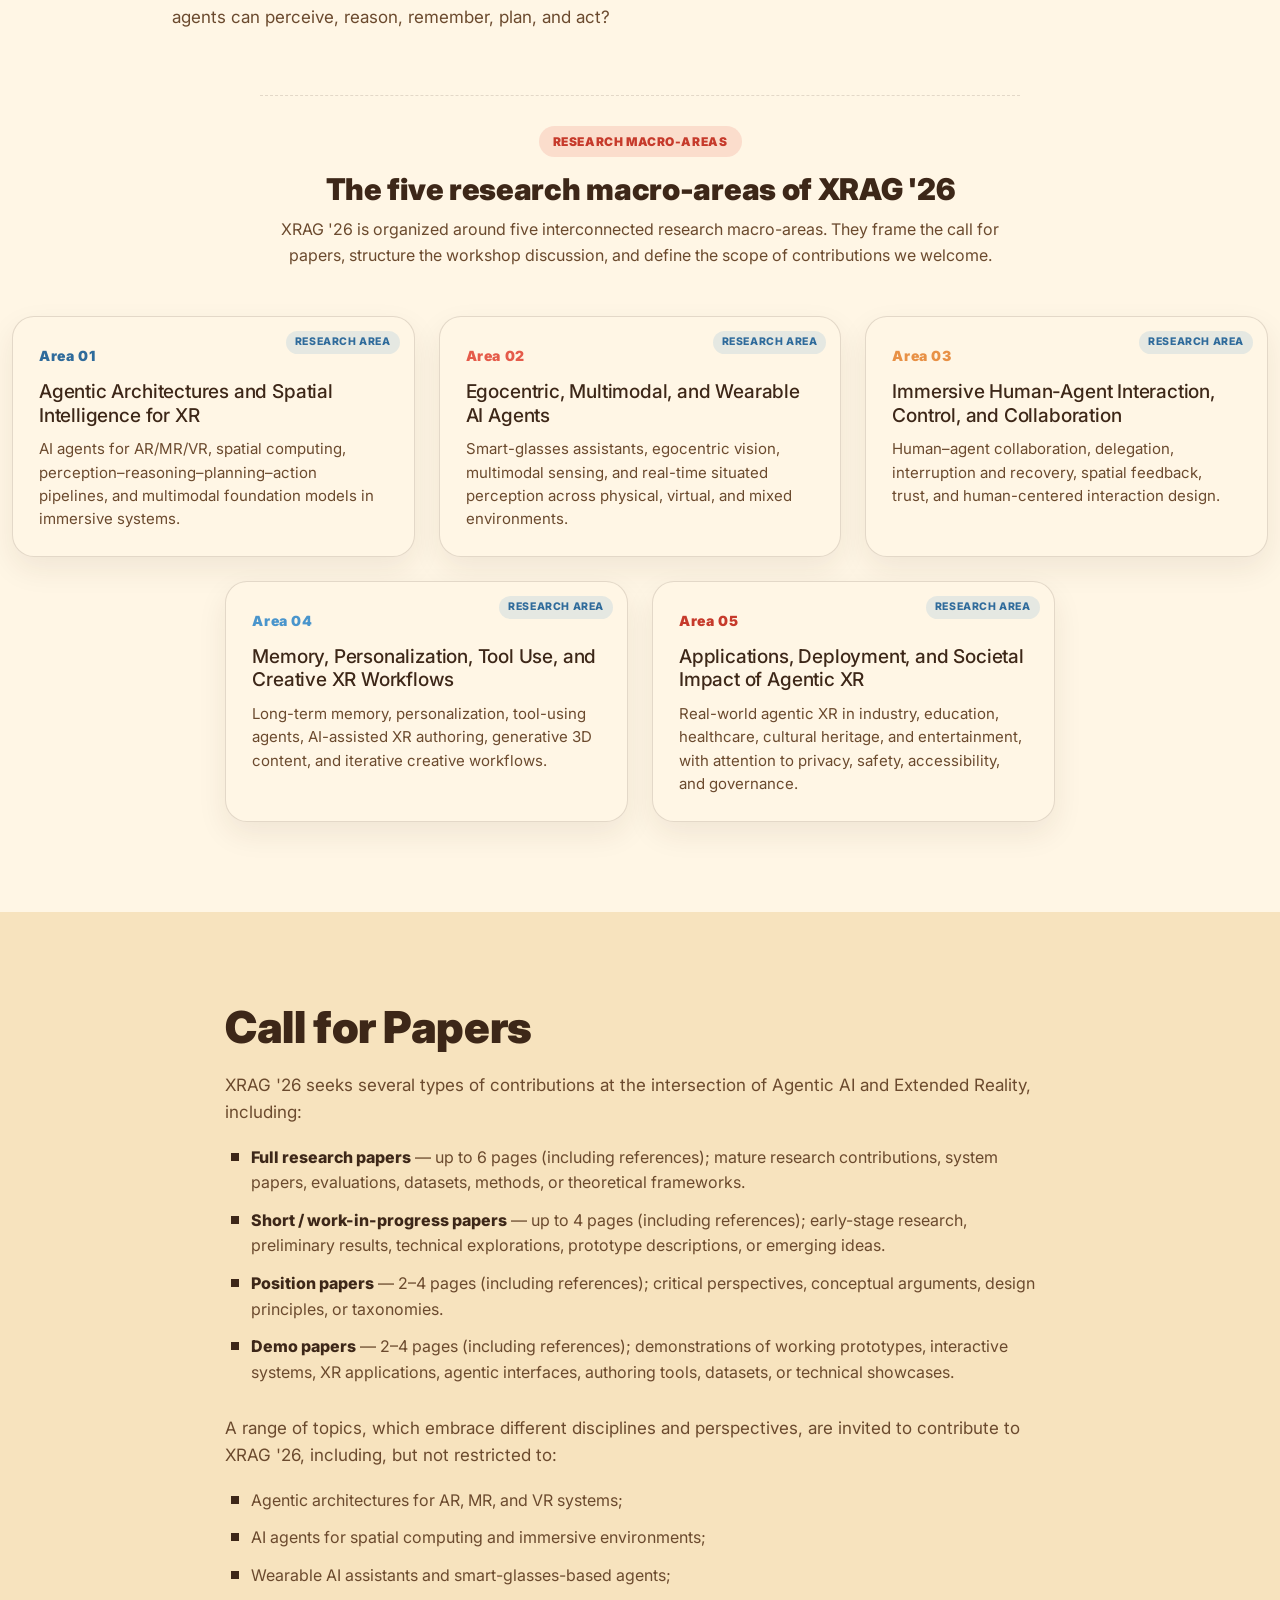
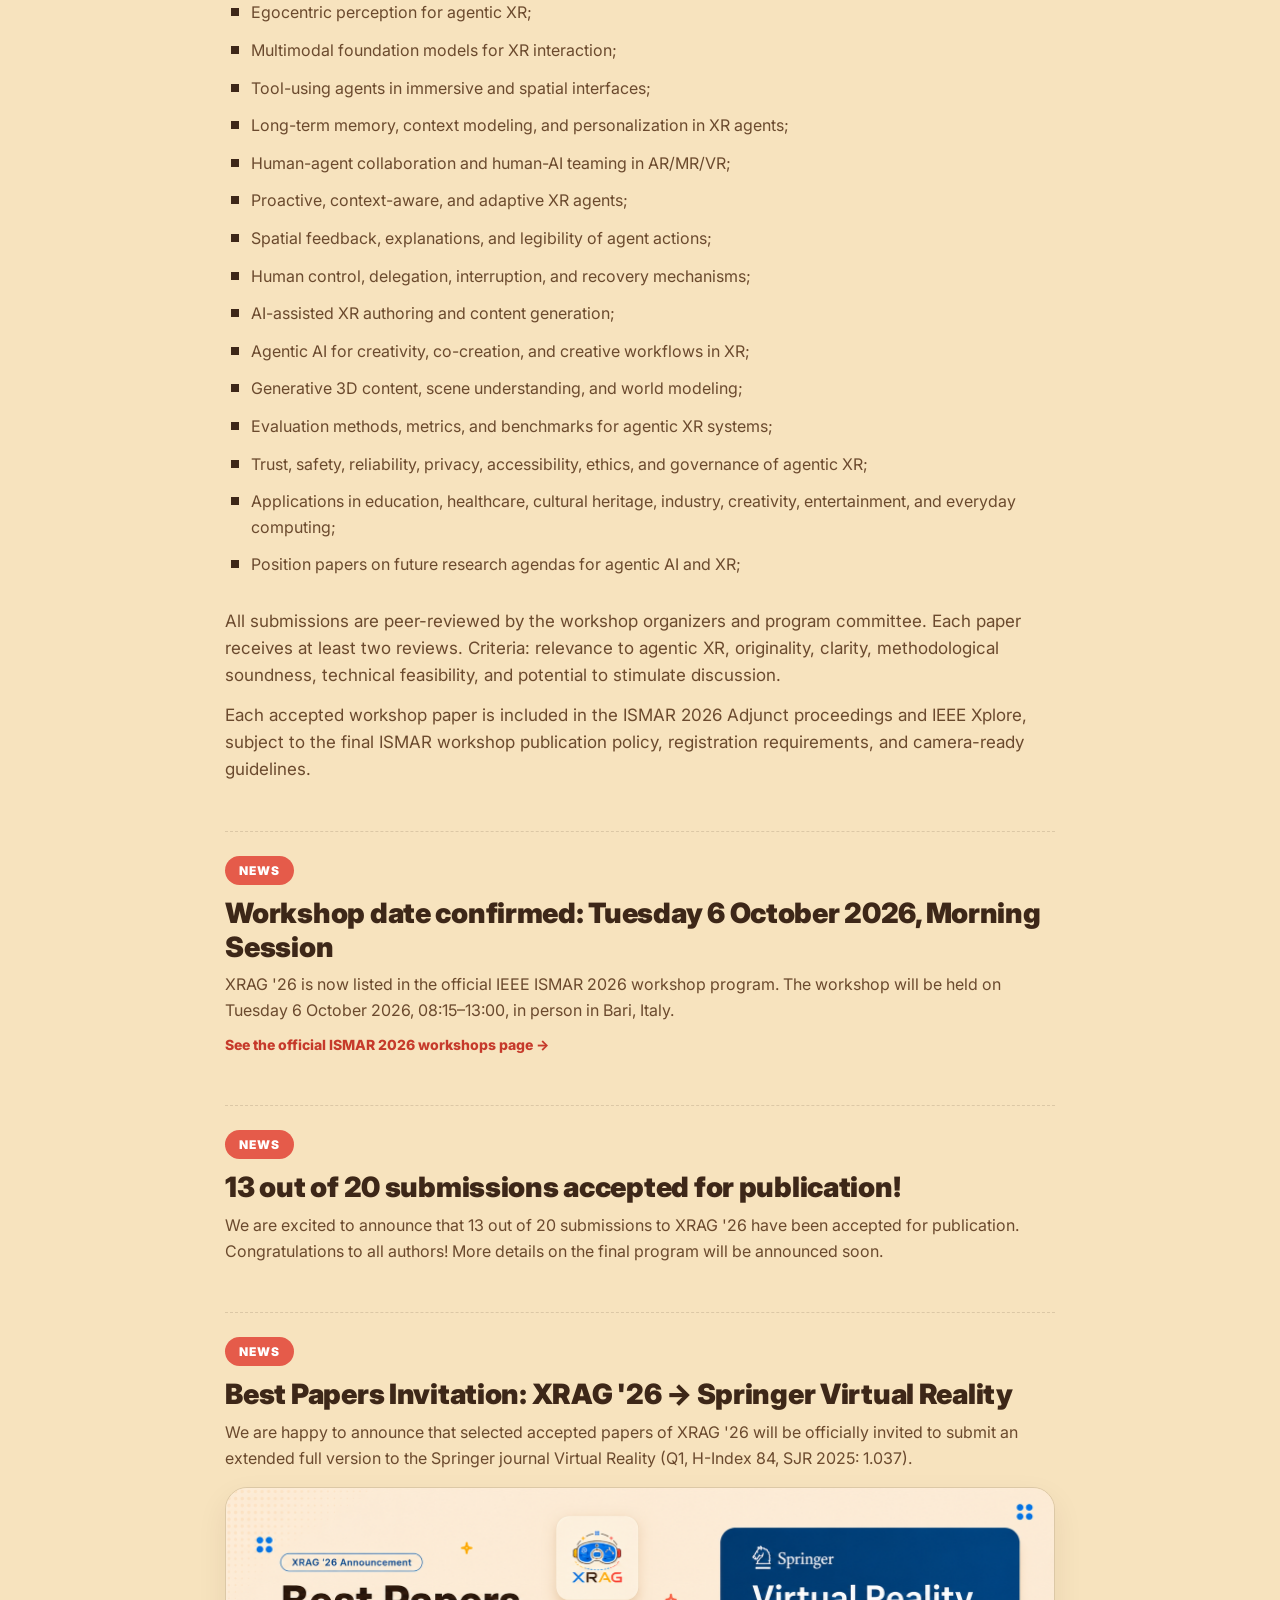
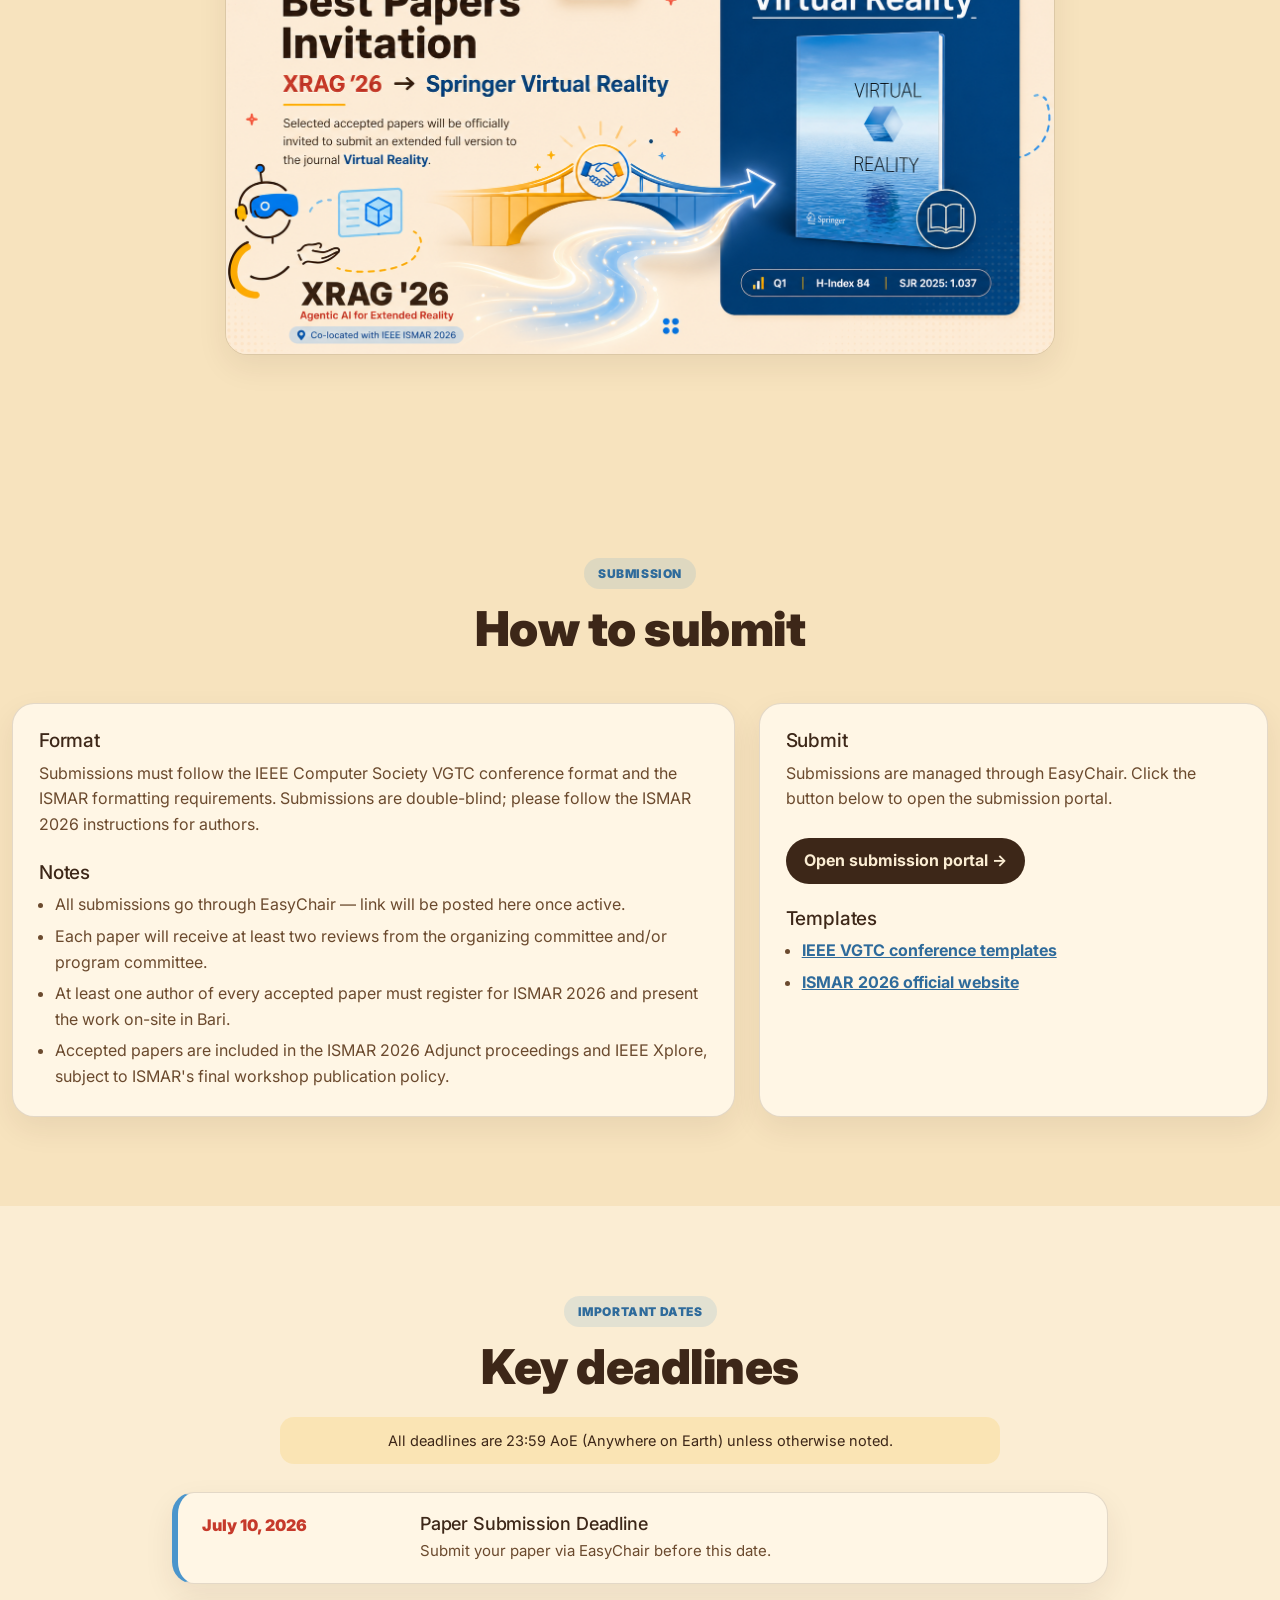
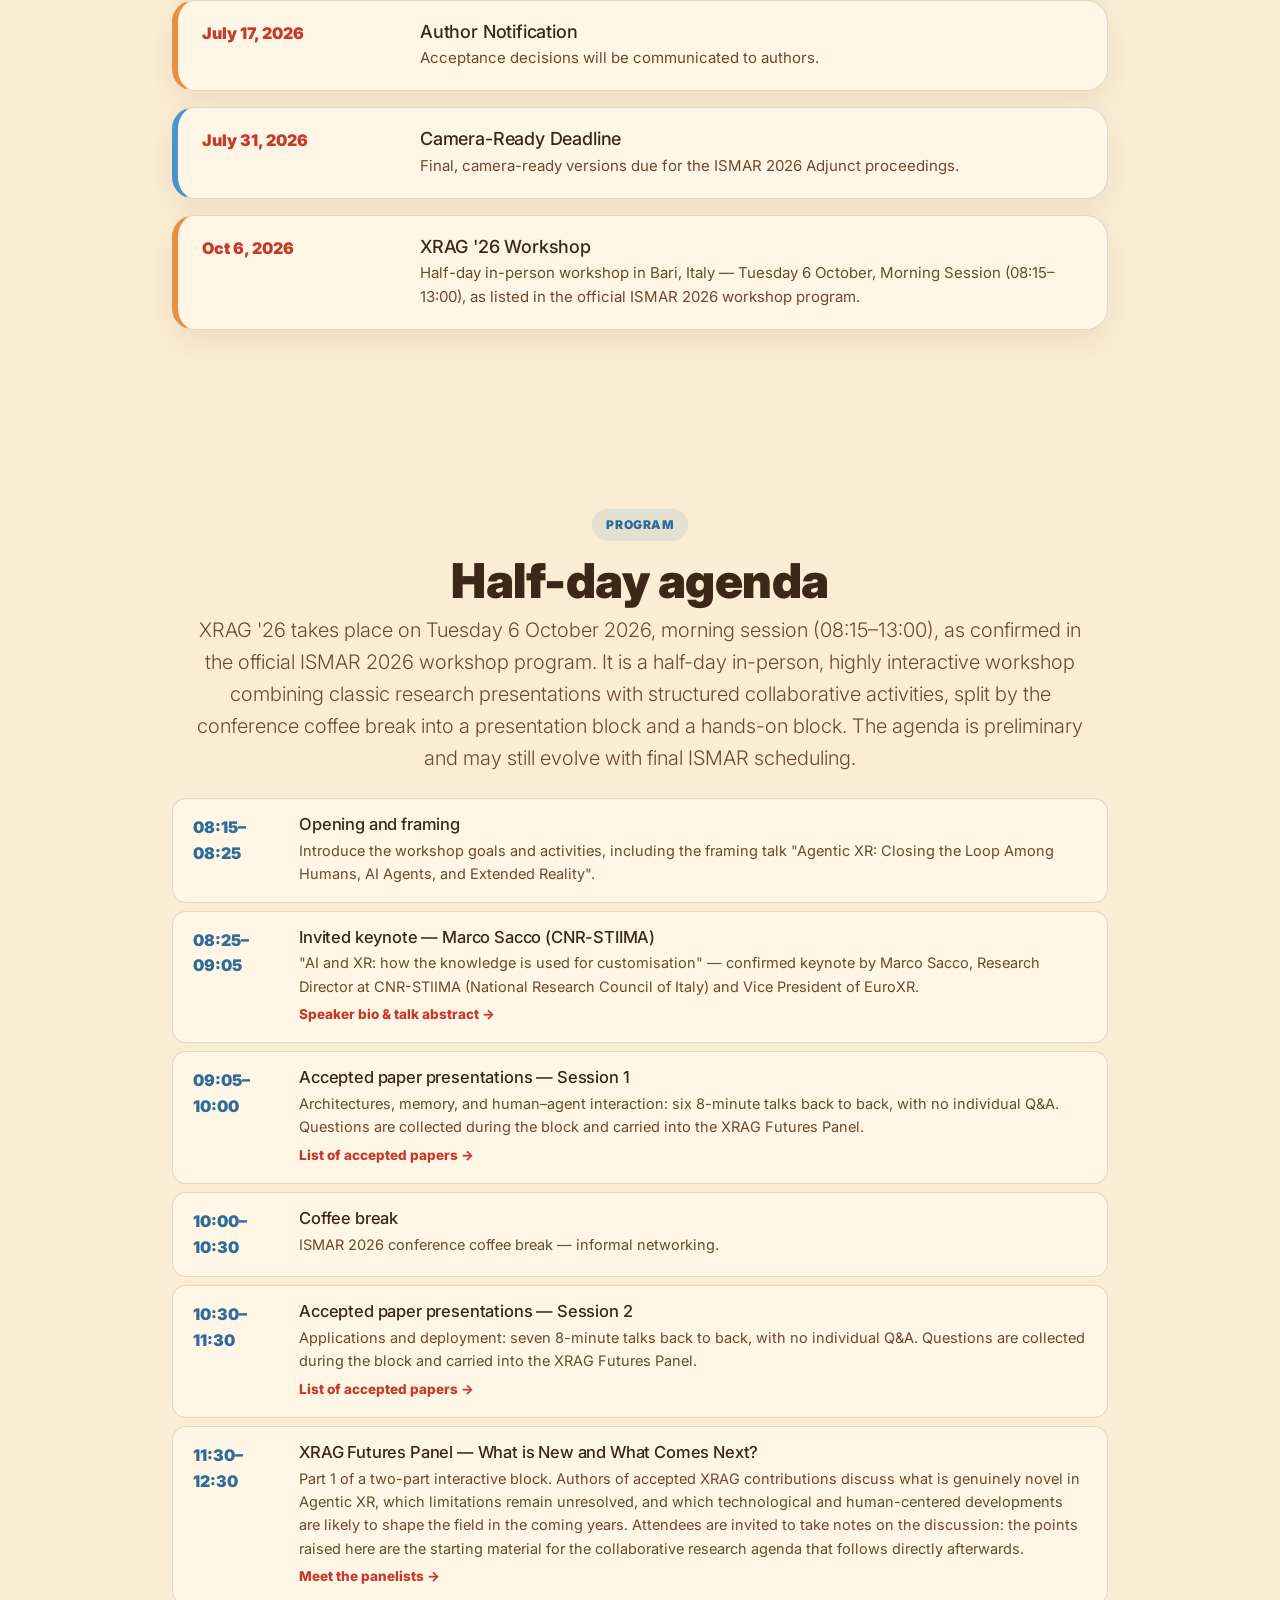
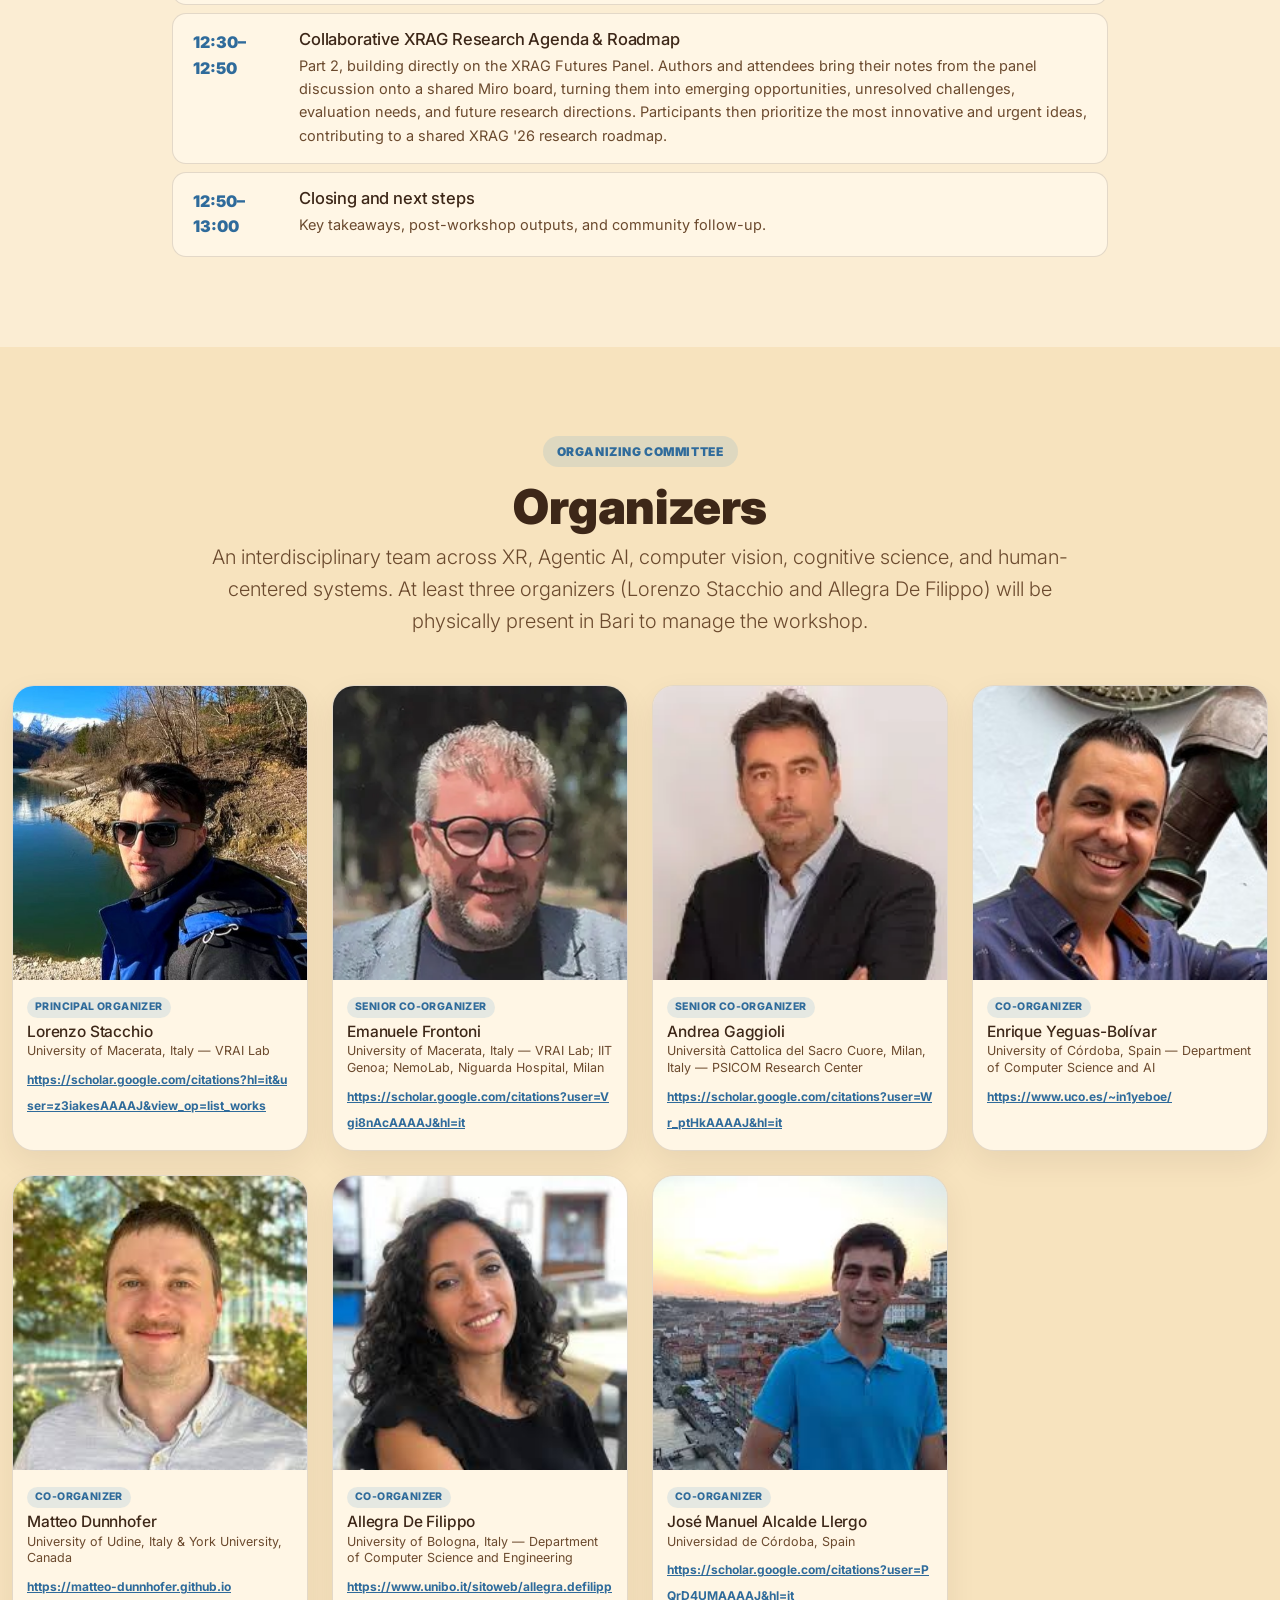
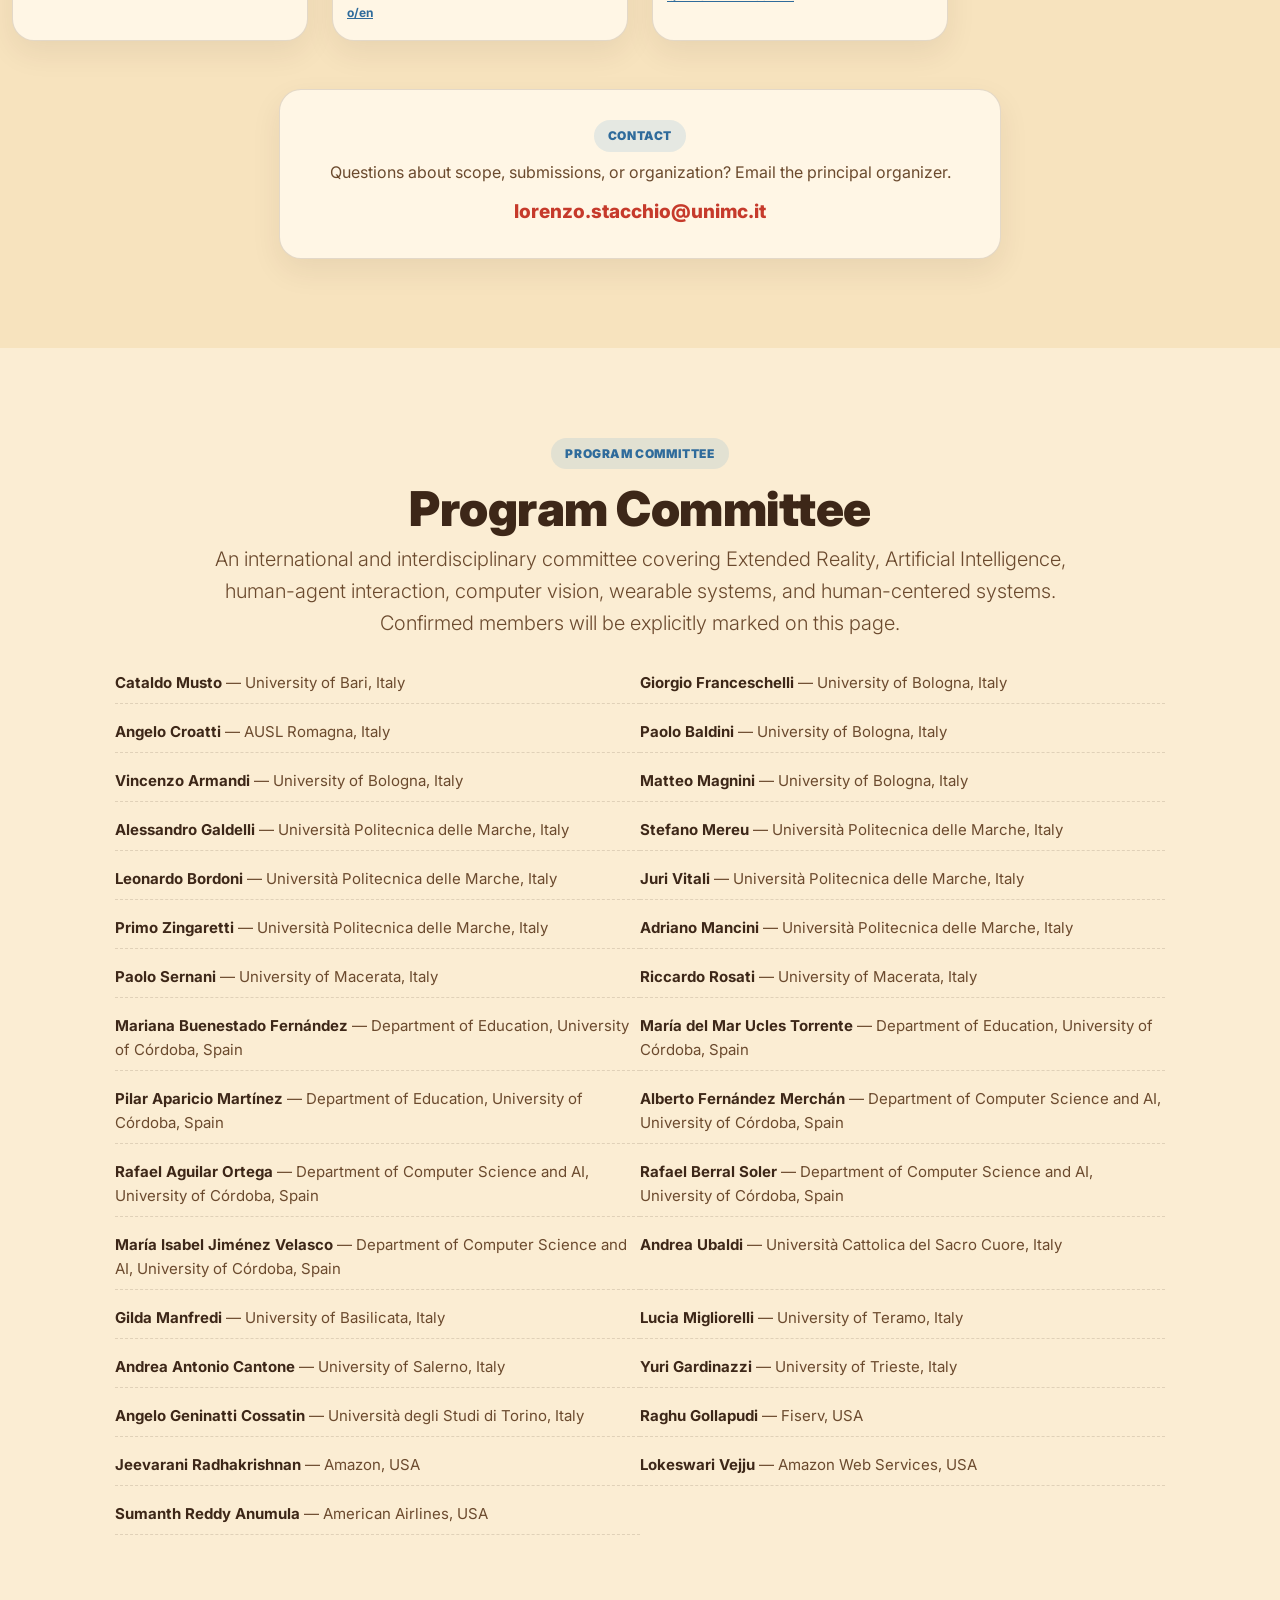
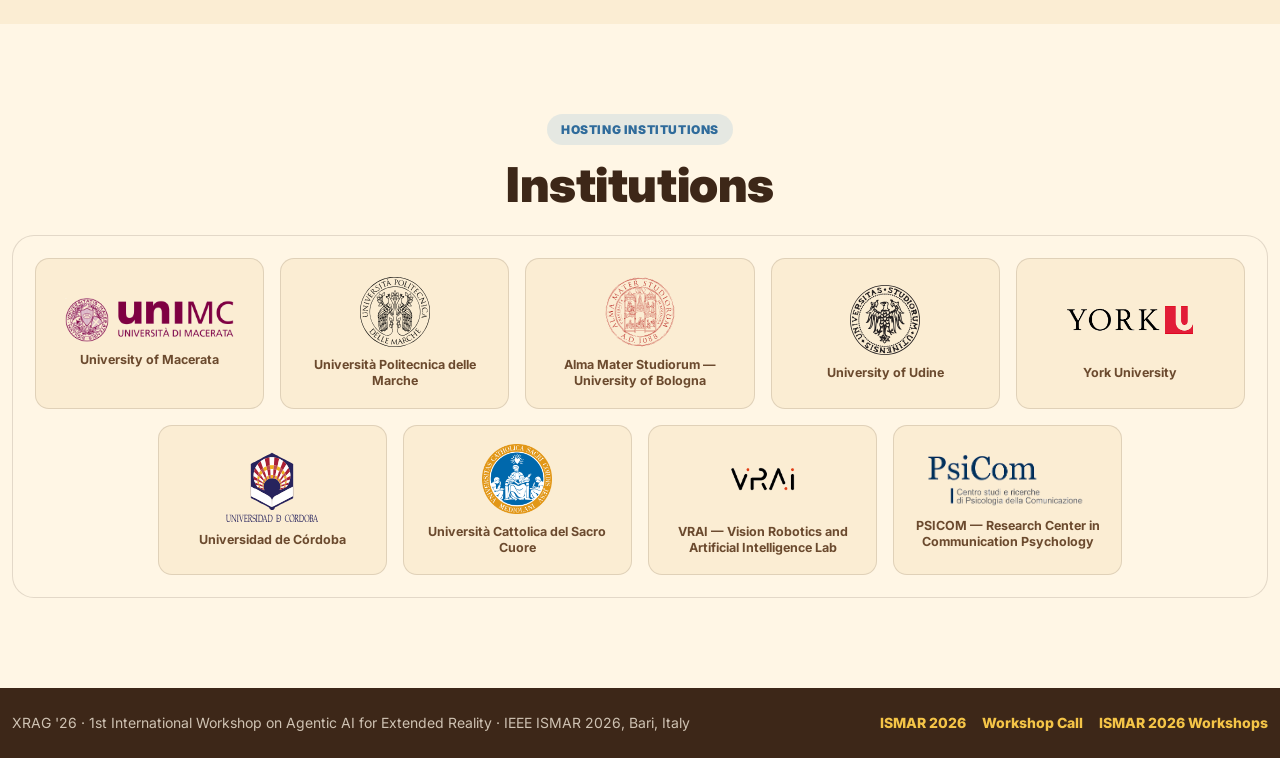
==== commit ec364bf4: "update met data" ====
--- a/index.html
+++ b/index.html
@@ -5,7 +5,7 @@
     <meta name="viewport" content="width=device-width, initial-scale=1">
     <meta name="description" content="XRAG '26 — IEEE ISMAR 2026 Workshop on Agentic AI for Extended Reality, Bari, Italy.">
     <title>XRAG '26 — Agentic AI for Extended Reality (ISMAR 2026 Workshop)</title>
-
+    <meta name="google-site-verification" content="ugCgIdm48bIt4fhhPddpeSixhaujkKLQMSx-NJNZJek" />
     <link rel="icon"          type="image/png" href="assets/icon.png">
     <link rel="apple-touch-icon"                href="assets/icon.png">
     <link rel="shortcut icon" type="image/png" href="assets/icon.png">
--- a/styles.css
+++ b/styles.css
@@ -432,6 +432,15 @@
   margin: 0;
   font-size: 16px;
 }
+.news-link {
+  display: inline-block;
+  margin-top: 10px;
+  font-size: 14px;
+  font-weight: 800;
+  color: var(--red-deep);
+  text-decoration: none;
+}
+.news-link:hover { text-decoration: underline; }
 
 .cfp-springer {
   display: block;
@@ -535,6 +544,108 @@
 
 @media (max-width: 575.98px) {
   .program-list article { grid-template-columns: 70px 1fr; padding: 14px 16px; }
+}
+
+/* === ACCEPTED PAPERS =================================== */
+.papers-list article {
+  display: grid;
+  grid-template-columns: 56px 1fr;
+  align-items: baseline;
+  gap: 16px;
+  padding: 16px 20px;
+  border-radius: var(--radius-sm);
+  background: var(--paper);
+  border: 1px solid var(--line);
+}
+.papers-list .paper-id { font-weight: 900; color: var(--blue-deep); }
+.papers-list h3 { margin: 0; font-size: 16.5px; }
+
+.paper-authors { margin-top: 10px; }
+.paper-authors summary {
+  display: inline-flex;
+  align-items: center;
+  gap: 8px;
+  padding: 4px 12px;
+  border-radius: 999px;
+  border: 1px solid var(--line);
+  background: var(--cream);
+  color: var(--blue-deep);
+  font-size: 13px;
+  font-weight: 700;
+  cursor: pointer;
+  list-style: none;
+  user-select: none;
+}
+.paper-authors summary::-webkit-details-marker { display: none; }
+.paper-authors summary::after {
+  content: "▾";
+  font-size: 11px;
+  transition: transform 0.15s ease;
+}
+.paper-authors[open] summary::after { transform: rotate(180deg); }
+.paper-authors summary:hover,
+.paper-authors[open] summary {
+  background: var(--blue-deep);
+  border-color: var(--blue-deep);
+  color: #fff;
+}
+.paper-authors summary:focus-visible { outline: 2px solid var(--red-deep); outline-offset: 2px; }
+
+.author-chips {
+  display: flex;
+  flex-wrap: wrap;
+  gap: 6px;
+  margin: 10px 0 0;
+  padding: 0;
+  list-style: none;
+}
+.author-chip {
+  display: flex;
+  flex-direction: column;
+  padding: 5px 11px;
+  border-radius: 10px;
+  border: 1px solid var(--line);
+  background: var(--cream);
+  font-size: 13.5px;
+  line-height: 1.3;
+}
+.author-name { font-weight: 700; color: var(--ink); }
+.author-aff { font-size: 12px; color: var(--muted); }
+
+.papers-format-note {
+  margin: 0 0 28px;
+  padding: 16px 20px;
+  border-radius: var(--radius-sm);
+  border: 1px dashed var(--line);
+  color: var(--ink-soft);
+  font-size: 14.5px;
+}
+
+.paper-session + .paper-session { margin-top: 34px; }
+.paper-session-head { margin-bottom: 14px; }
+.paper-session-time {
+  margin: 0 0 4px;
+  font-weight: 900;
+  font-size: 13px;
+  letter-spacing: 0.8px;
+  text-transform: uppercase;
+  color: var(--red-deep);
+}
+.paper-session-title {
+  margin: 0;
+  font-size: clamp(19px, 2.2vw, 23px);
+  font-weight: 900;
+  color: var(--ink);
+  letter-spacing: -0.01em;
+}
+.paper-session-text {
+  margin: 6px 0 0;
+  font-size: 14.5px;
+  color: var(--ink-soft);
+}
+
+@media (max-width: 575.98px) {
+  .papers-list article { grid-template-columns: 40px 1fr; padding: 14px 16px; }
 }
 
 /* === KEYNOTE SUB-PAGE ================================= */
@@ -585,6 +696,17 @@
 .person h3    { margin: 0 0 2px; font-size: 15.5px; line-height: 1.25; }
 .person .aff  { margin: 0 0 6px; color: var(--ink-soft); font-size: 12.5px; line-height: 1.35; }
 .person a     { color: var(--blue-deep); font-weight: 700; font-size: 12px; word-break: break-all; }
+
+/* === PANELISTS ======================================== */
+.panelist .body { padding: 24px; }
+.panelist h2 { font-size: 22px; font-weight: 800; line-height: 1.25; margin: 10px 0 14px; }
+.panelist .panelist-bio { color: var(--ink-soft); font-size: 15.5px; margin: 0; }
+.panelist img { height: auto; }
+
+/* Keep the shared navigation comfortable with the panelists link. */
+@media (min-width: 992px) and (max-width: 1399.98px) {
+  .site-header .brand-text { display: none !important; }
+}
 
 /* === COMMITTEE ======================================== */
 .committee-list li {
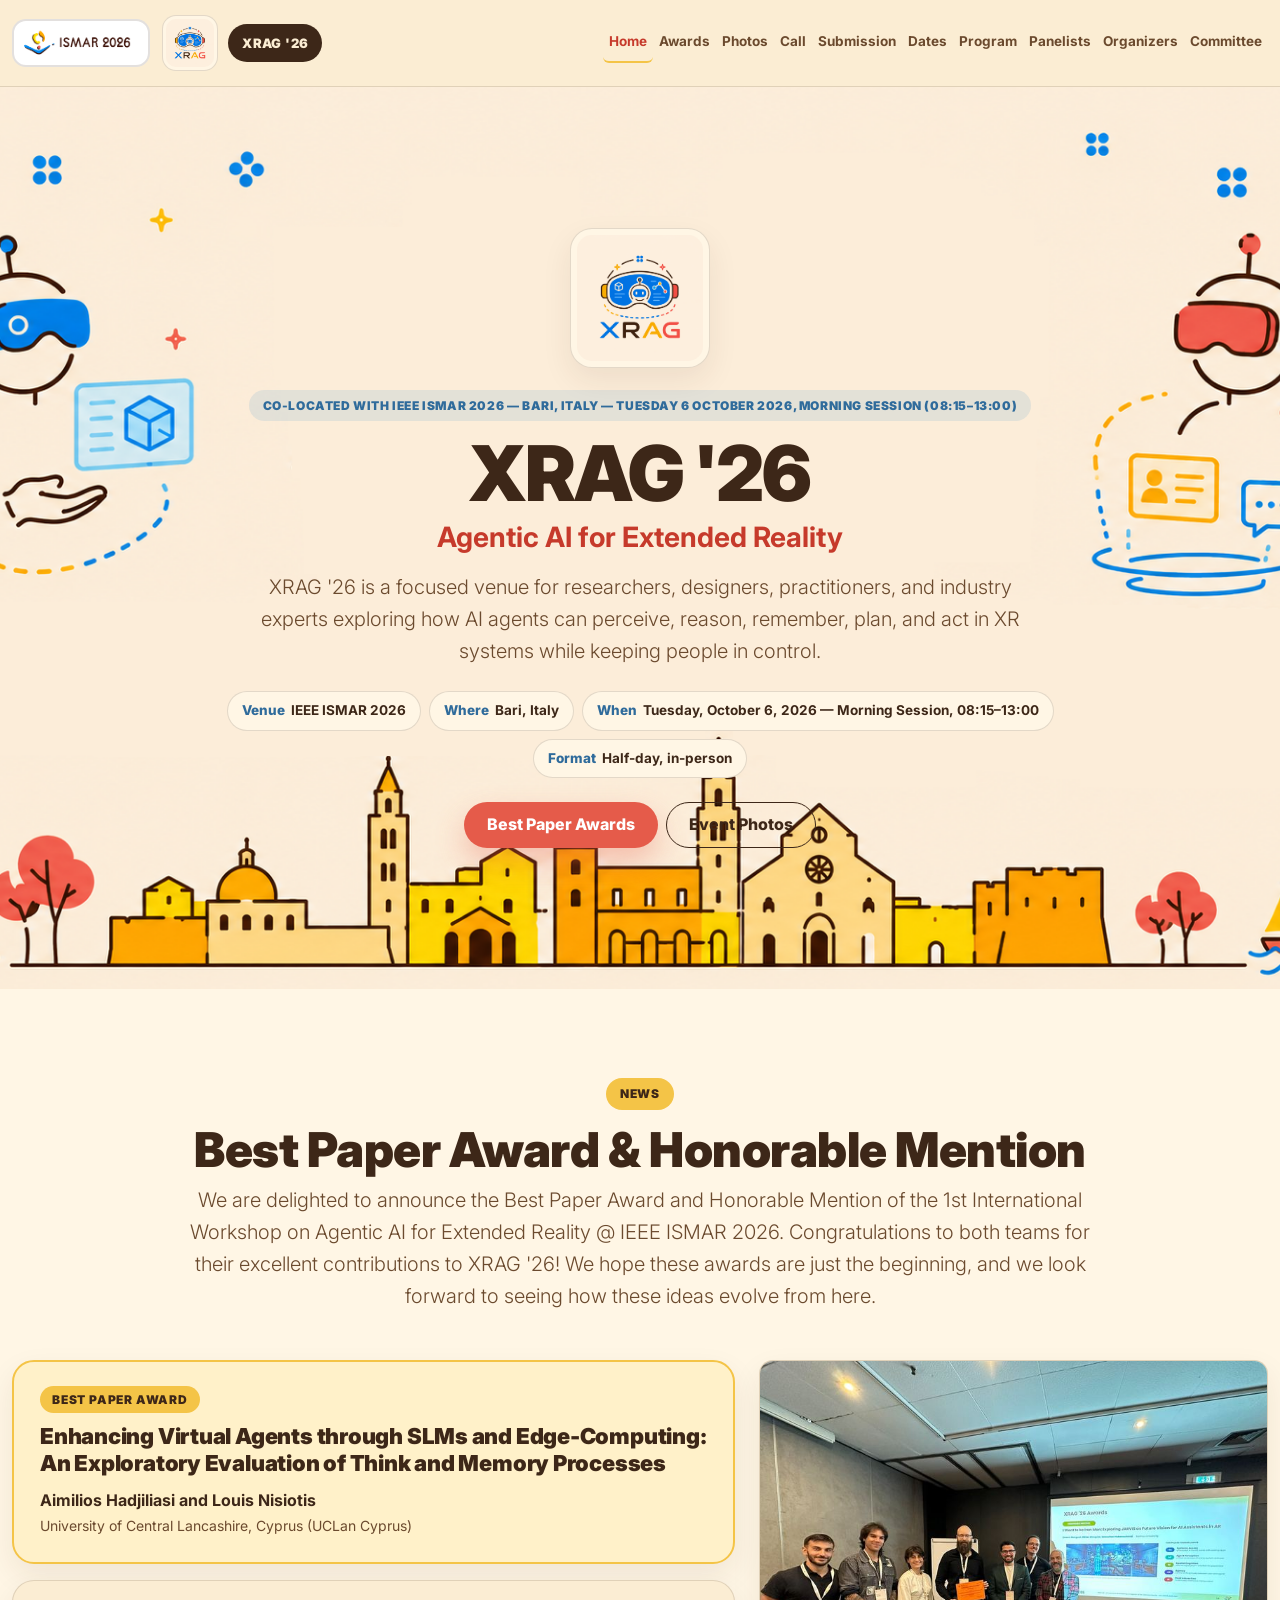
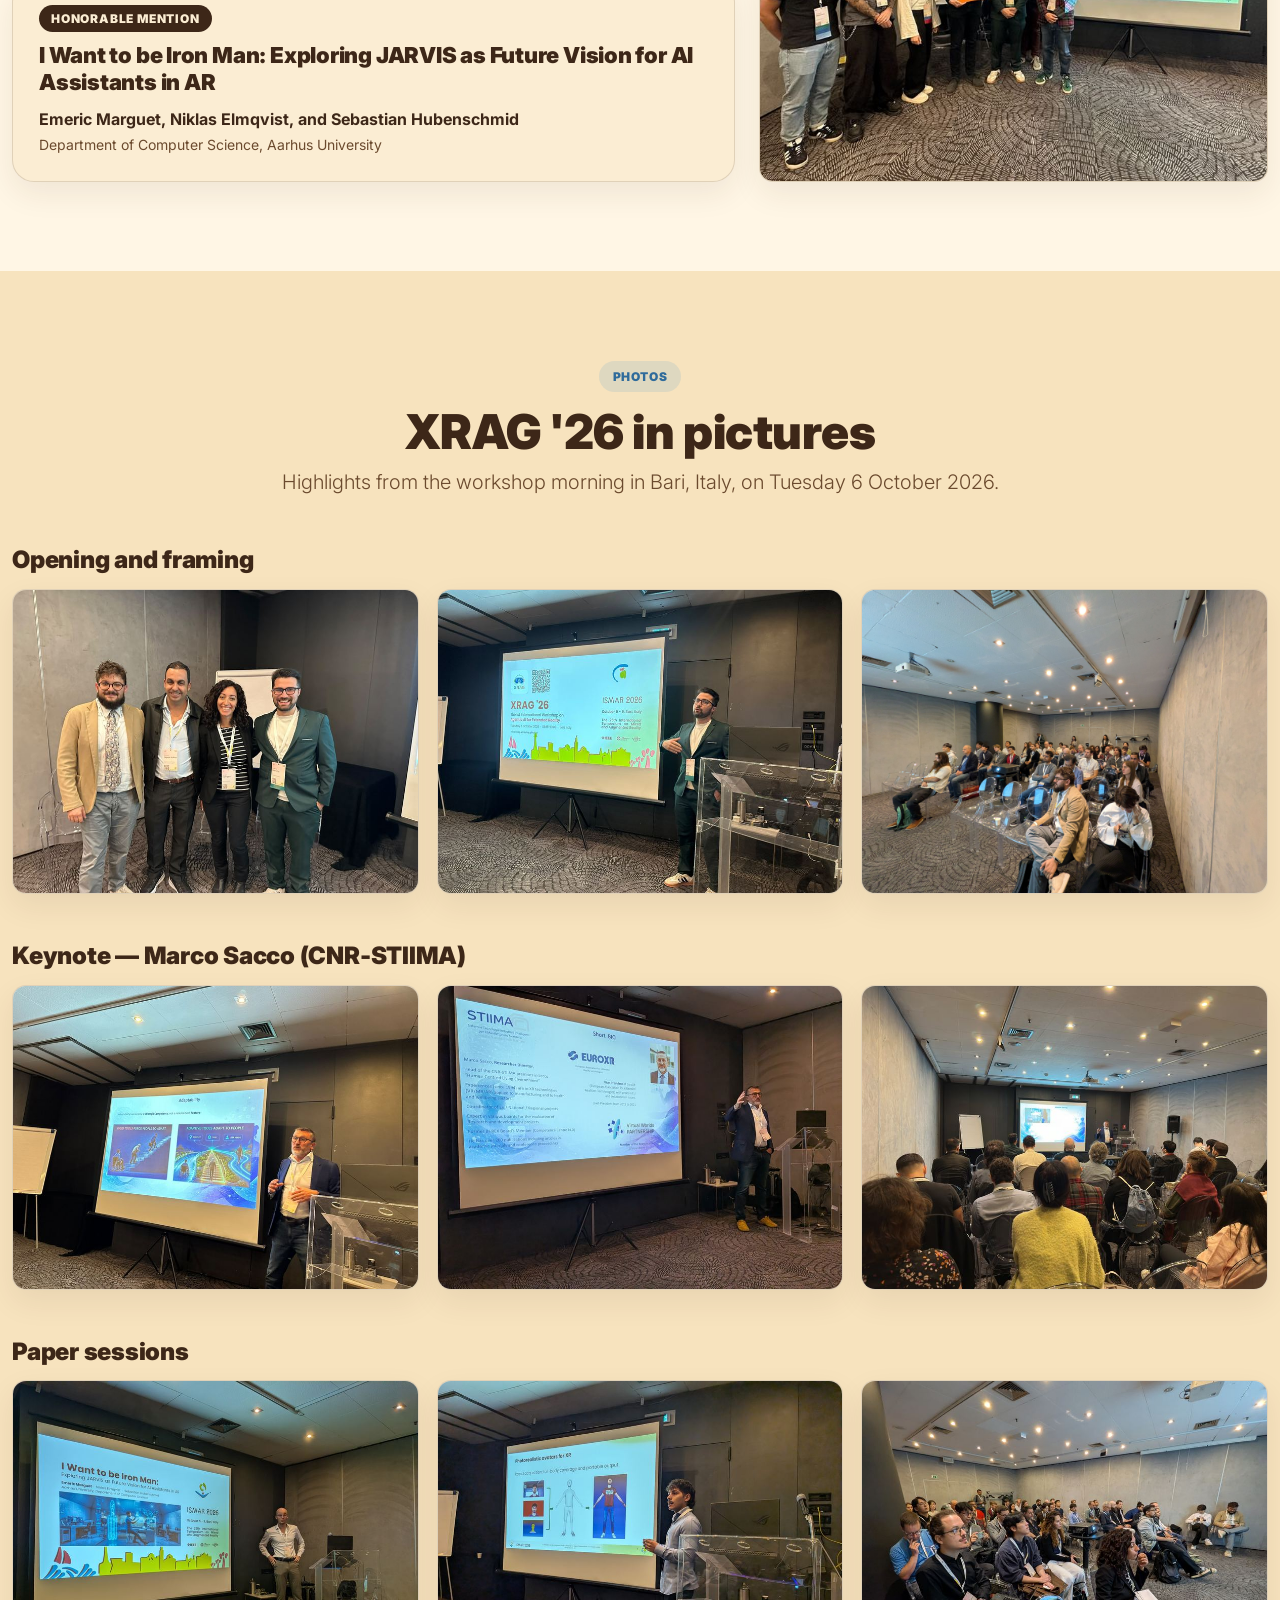
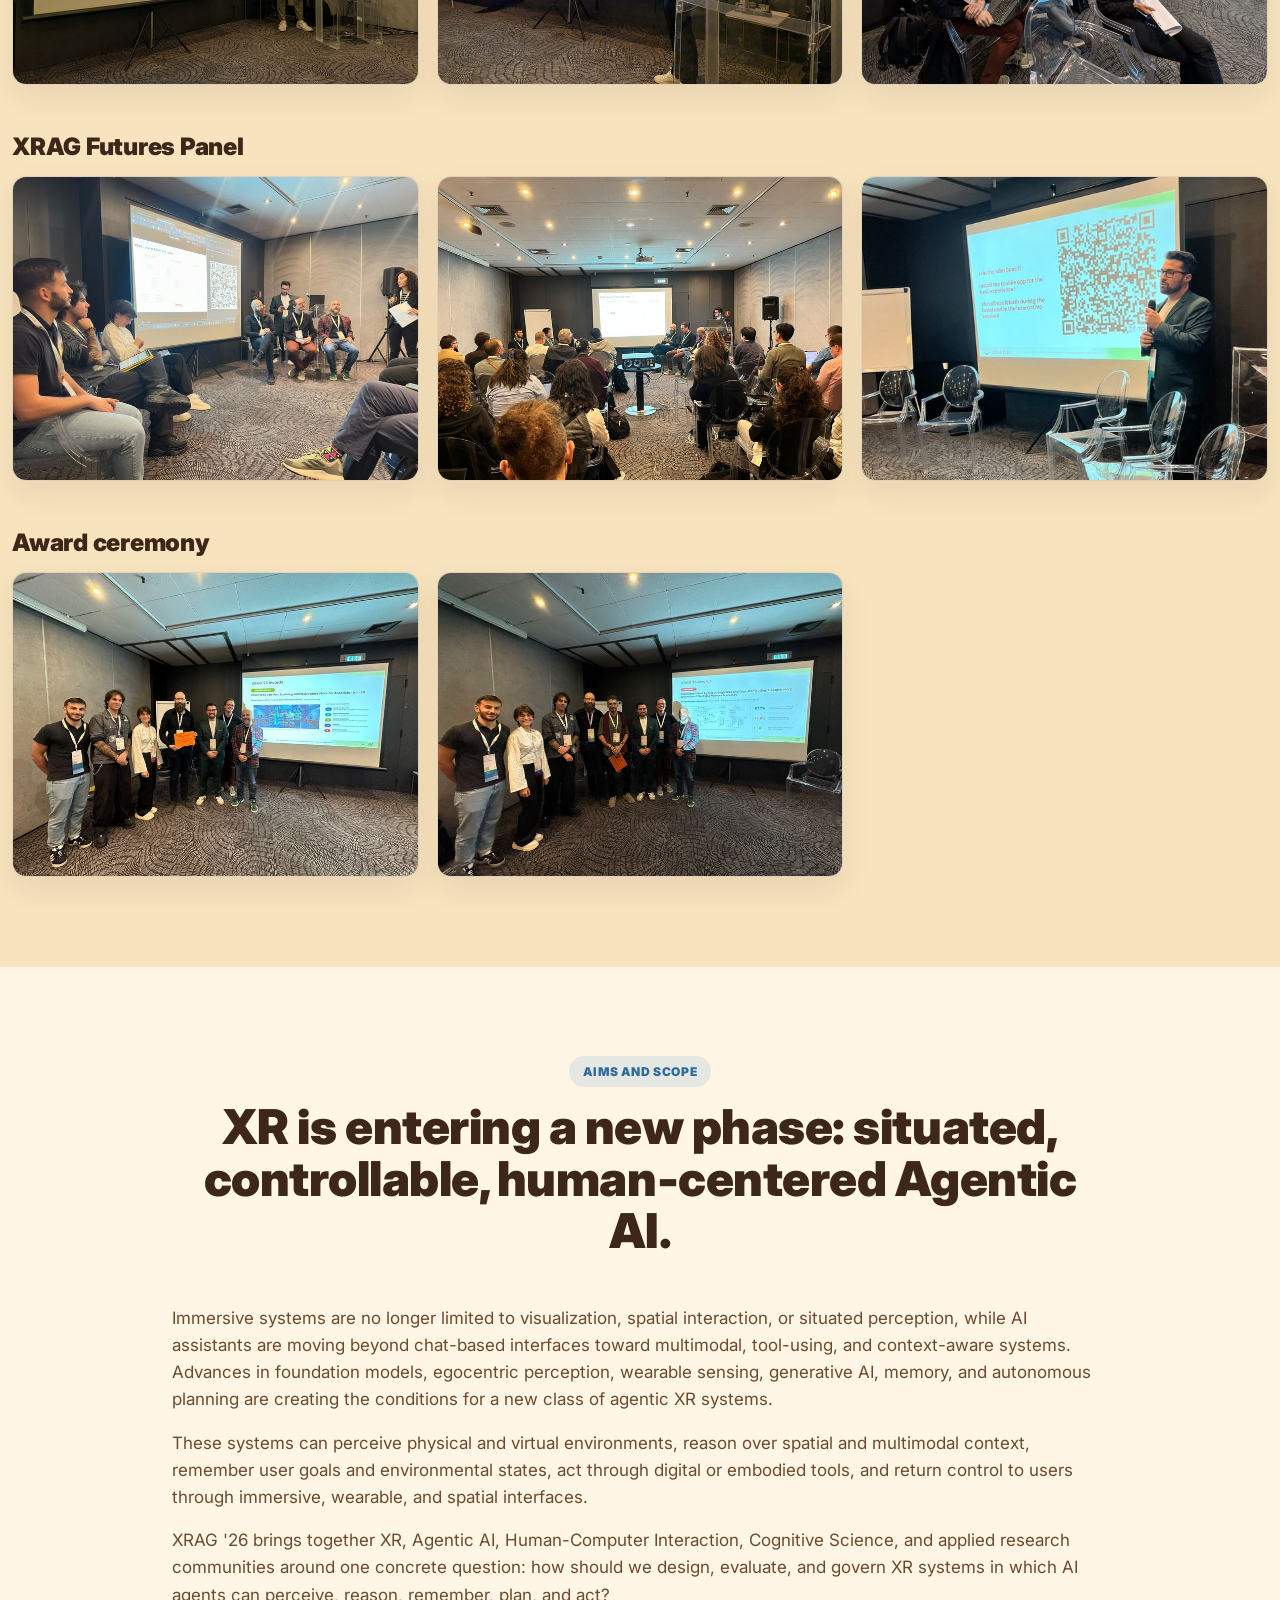
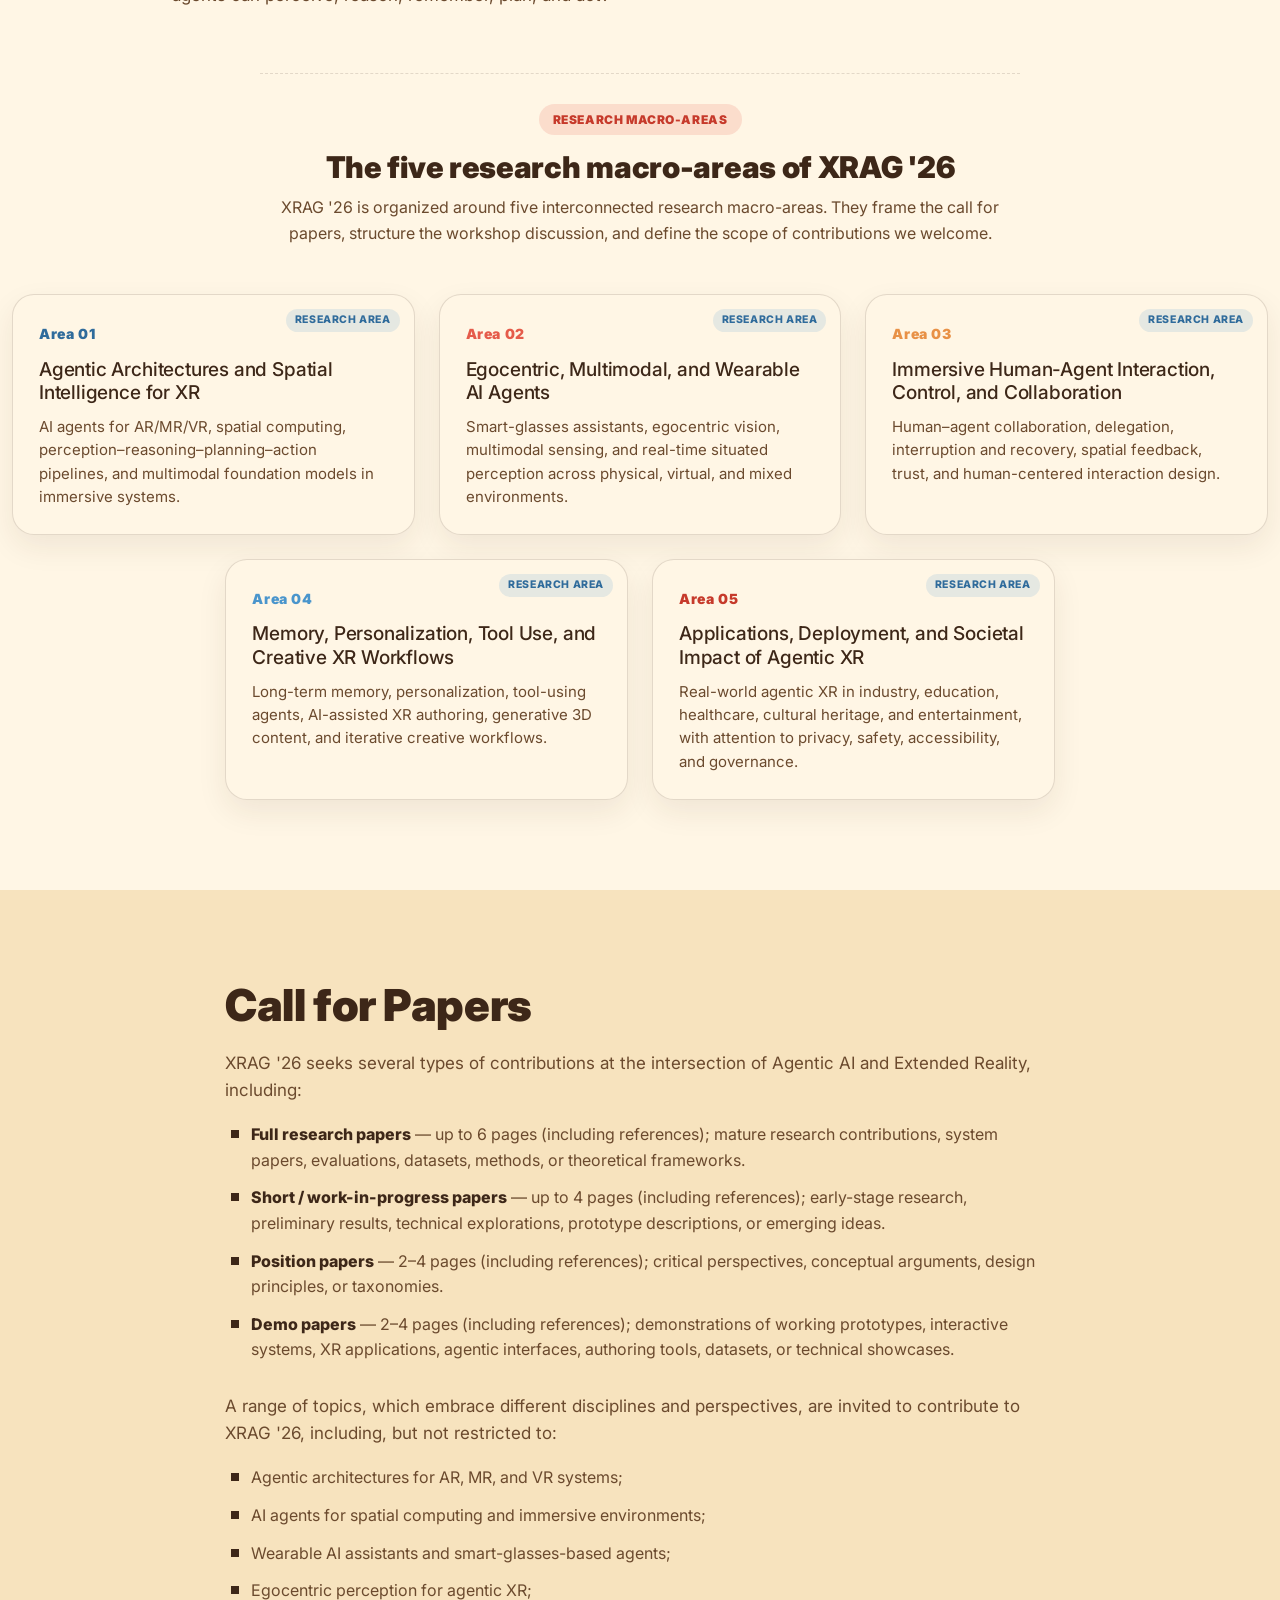
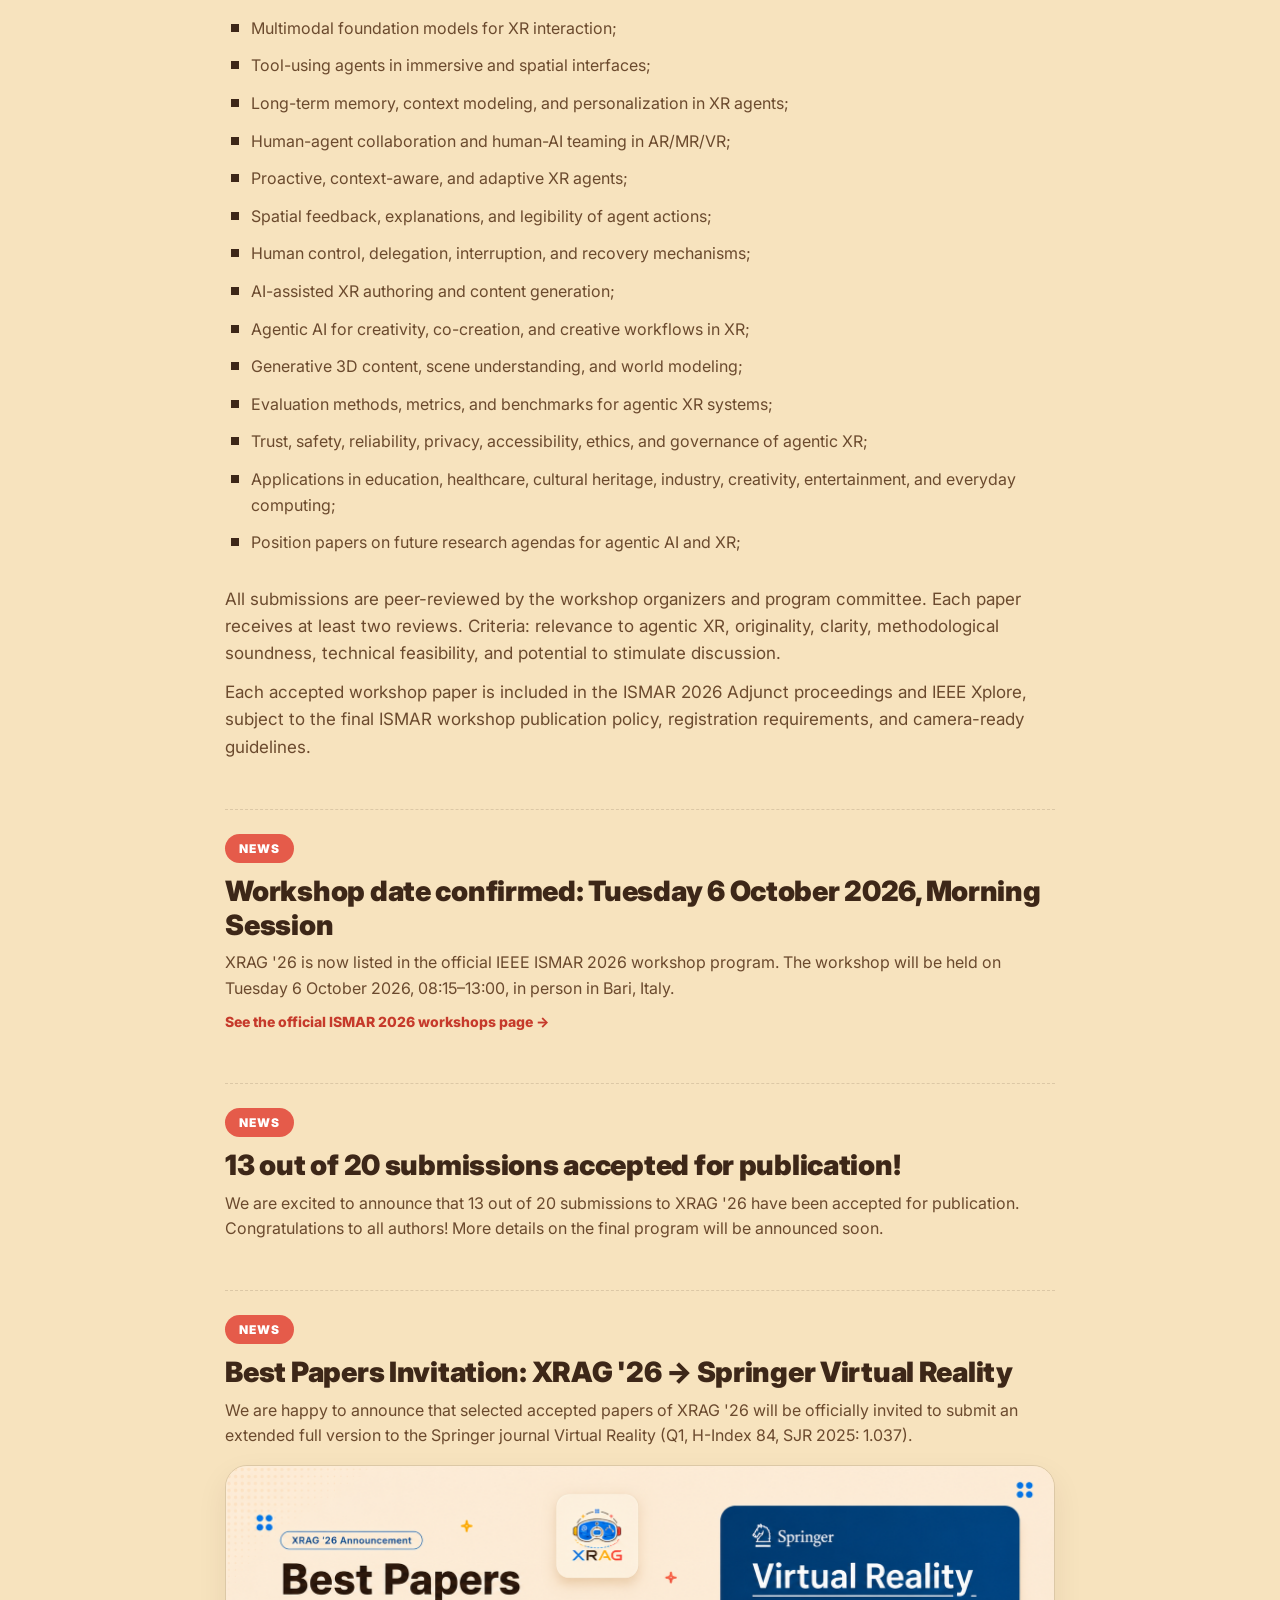
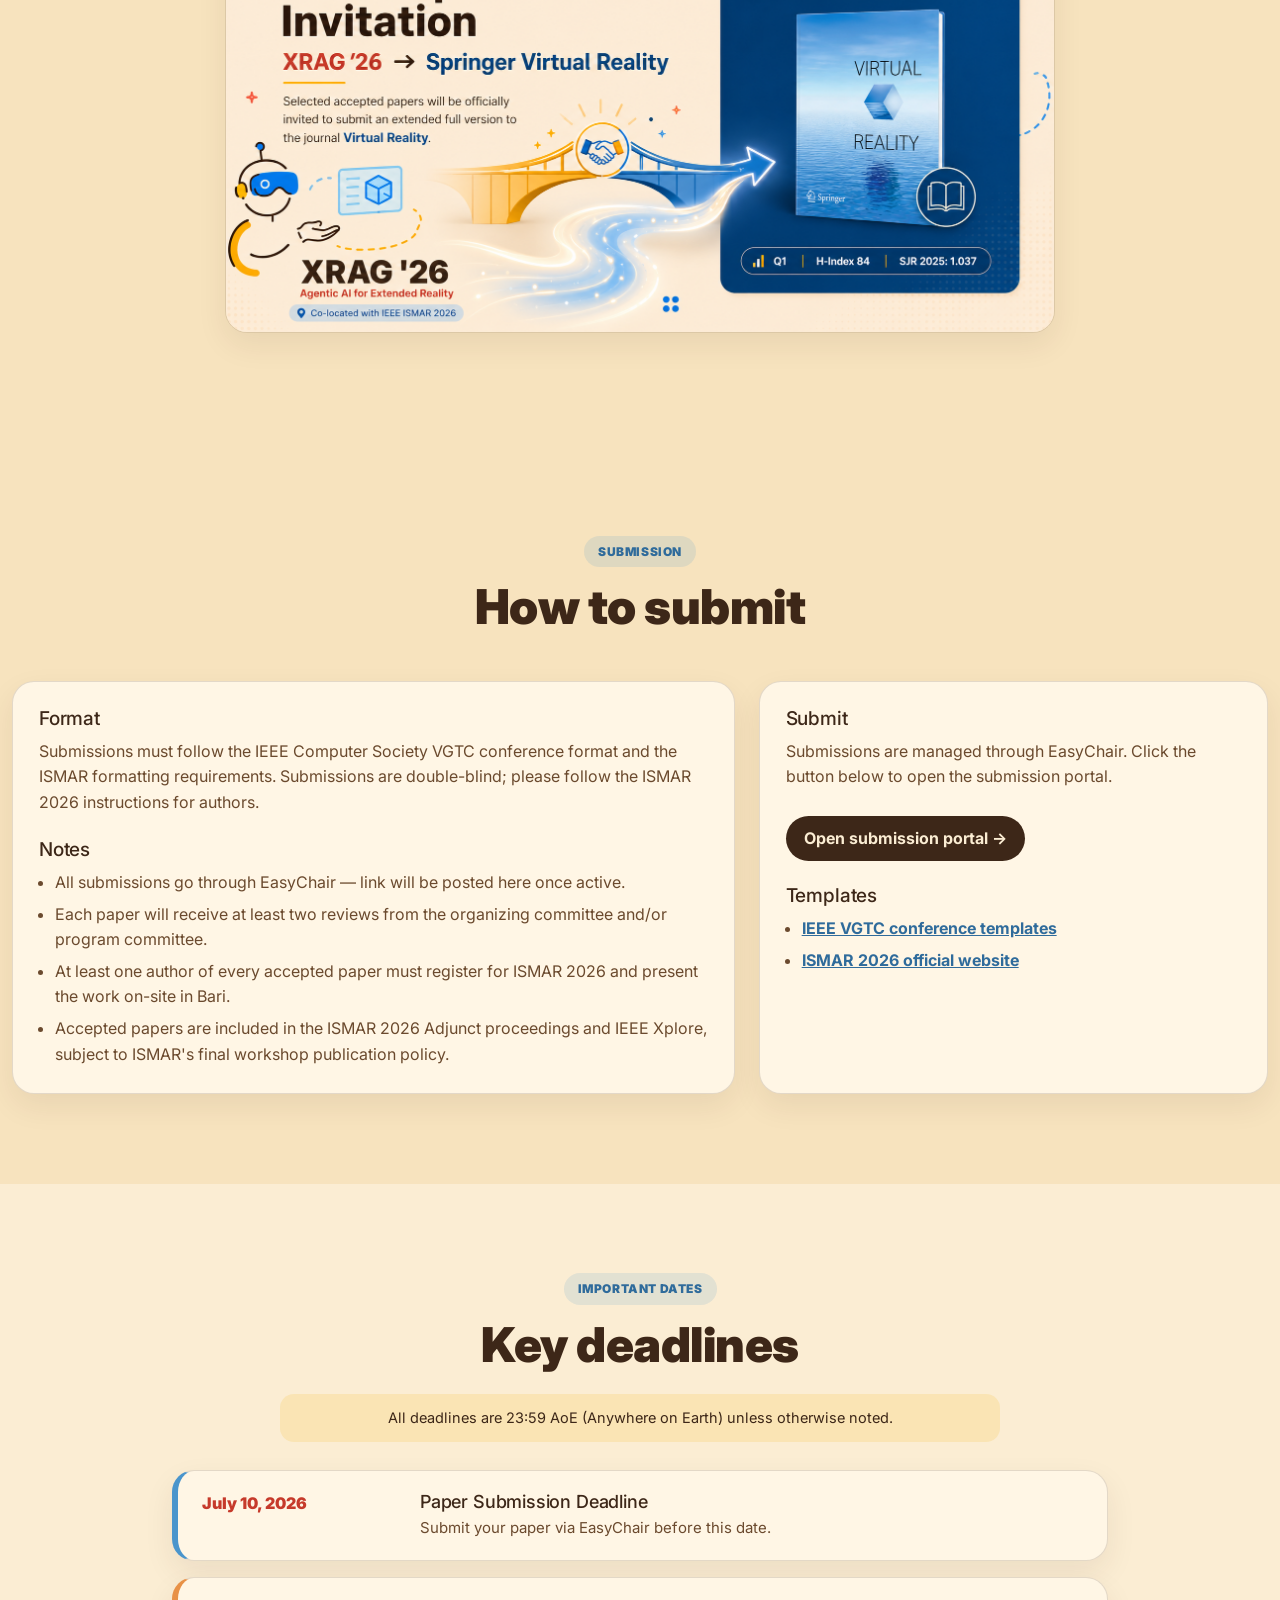
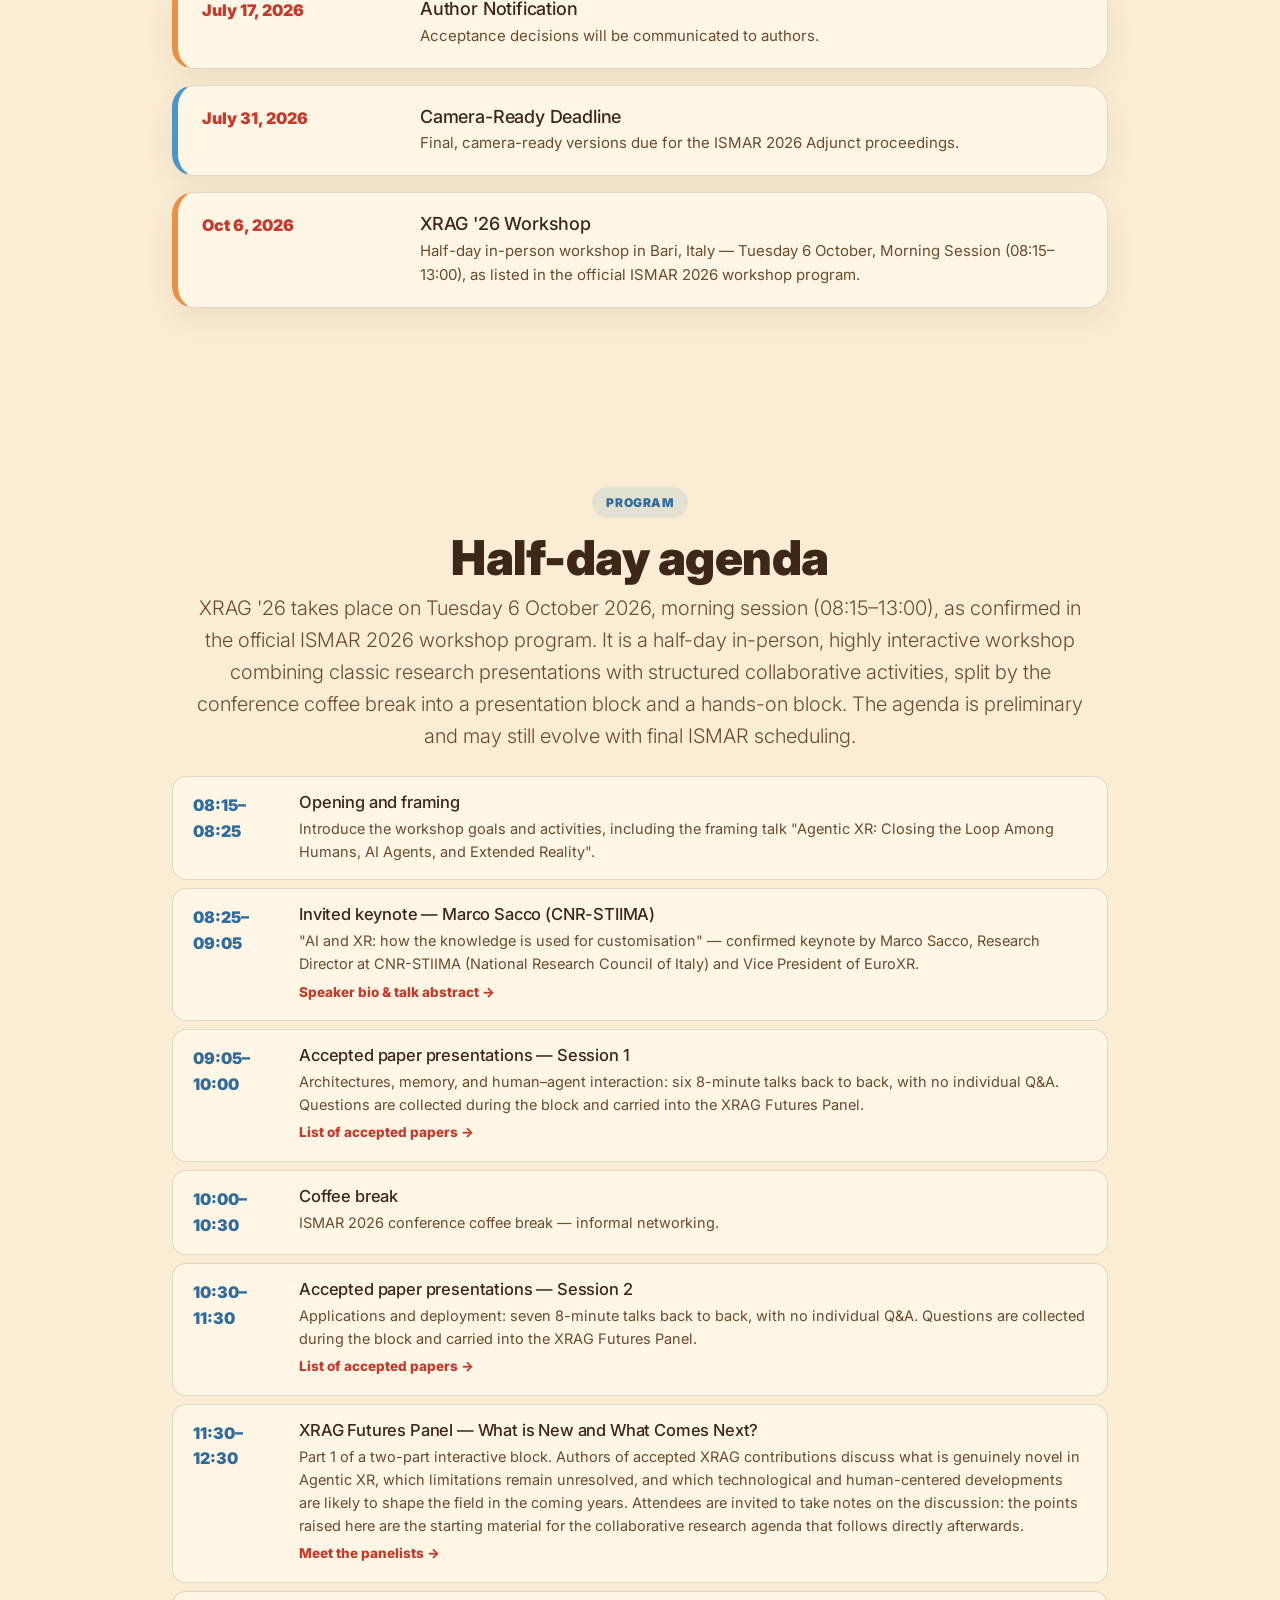
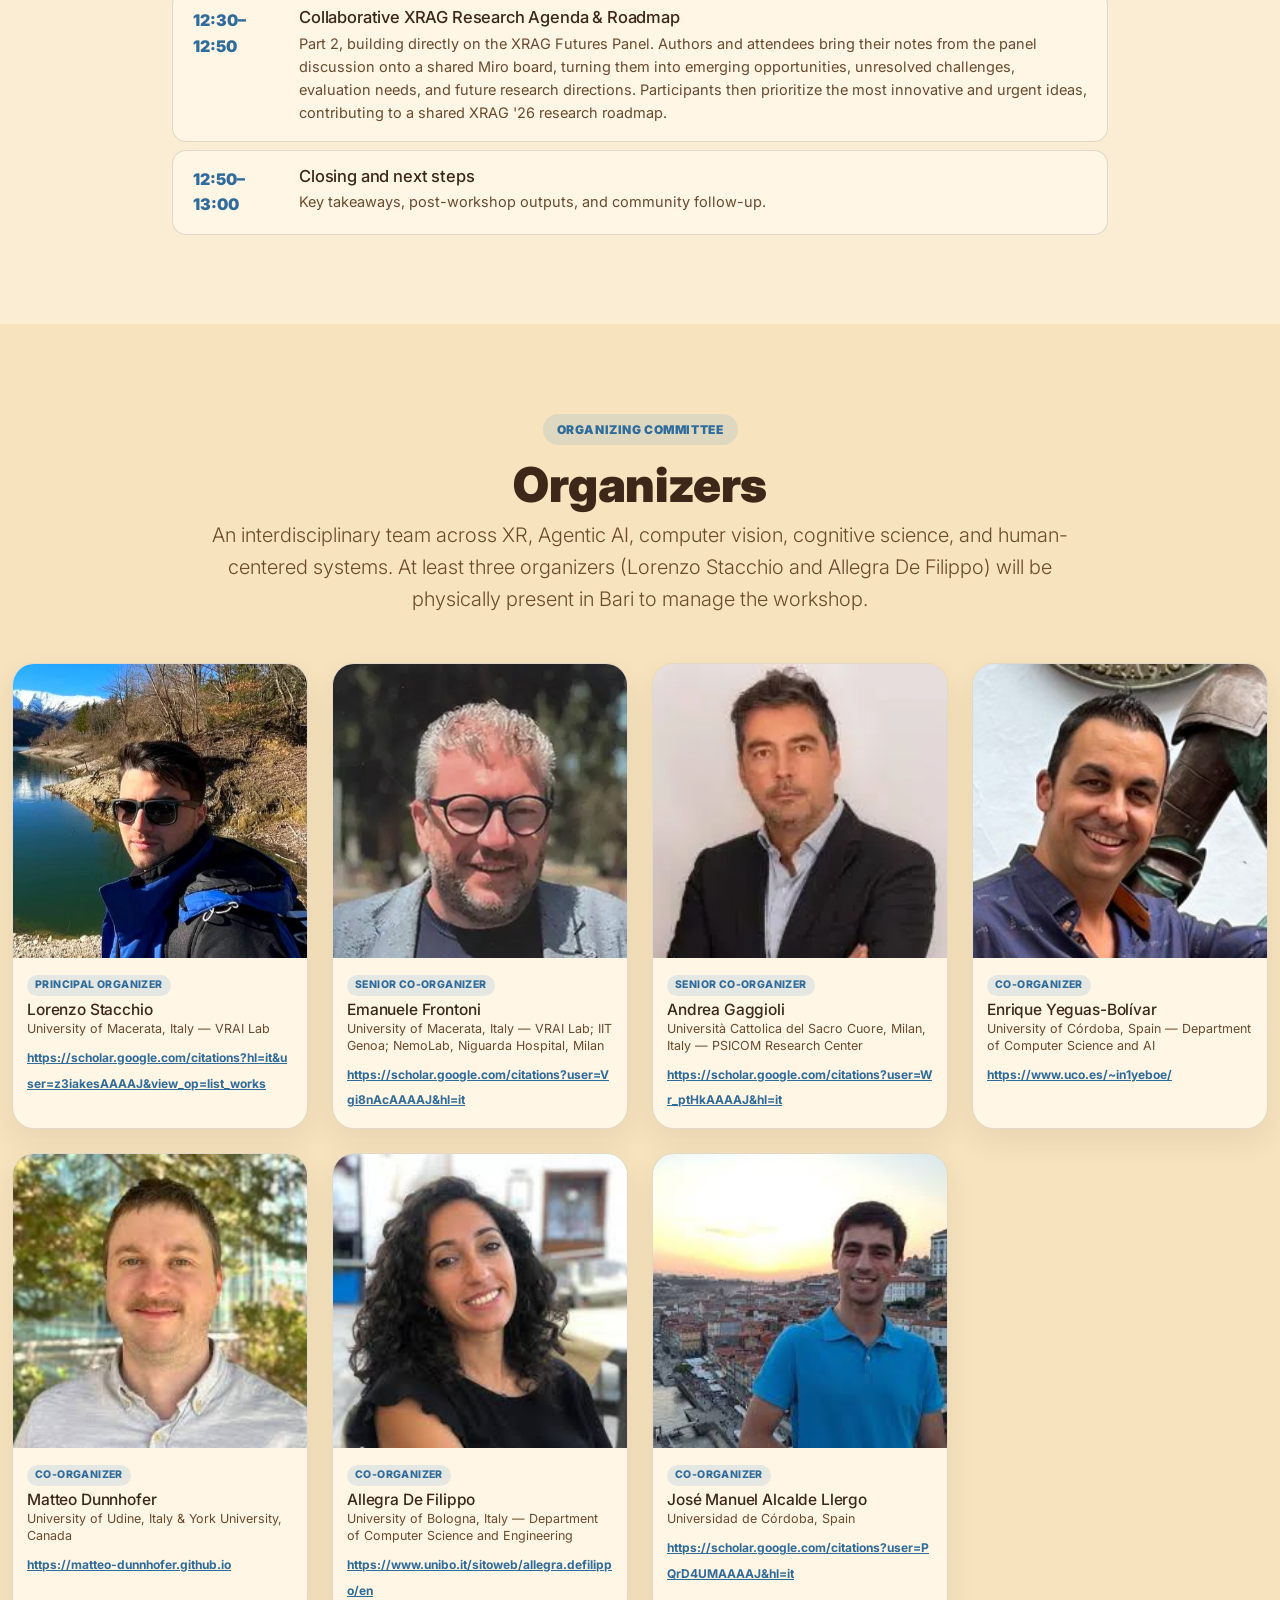
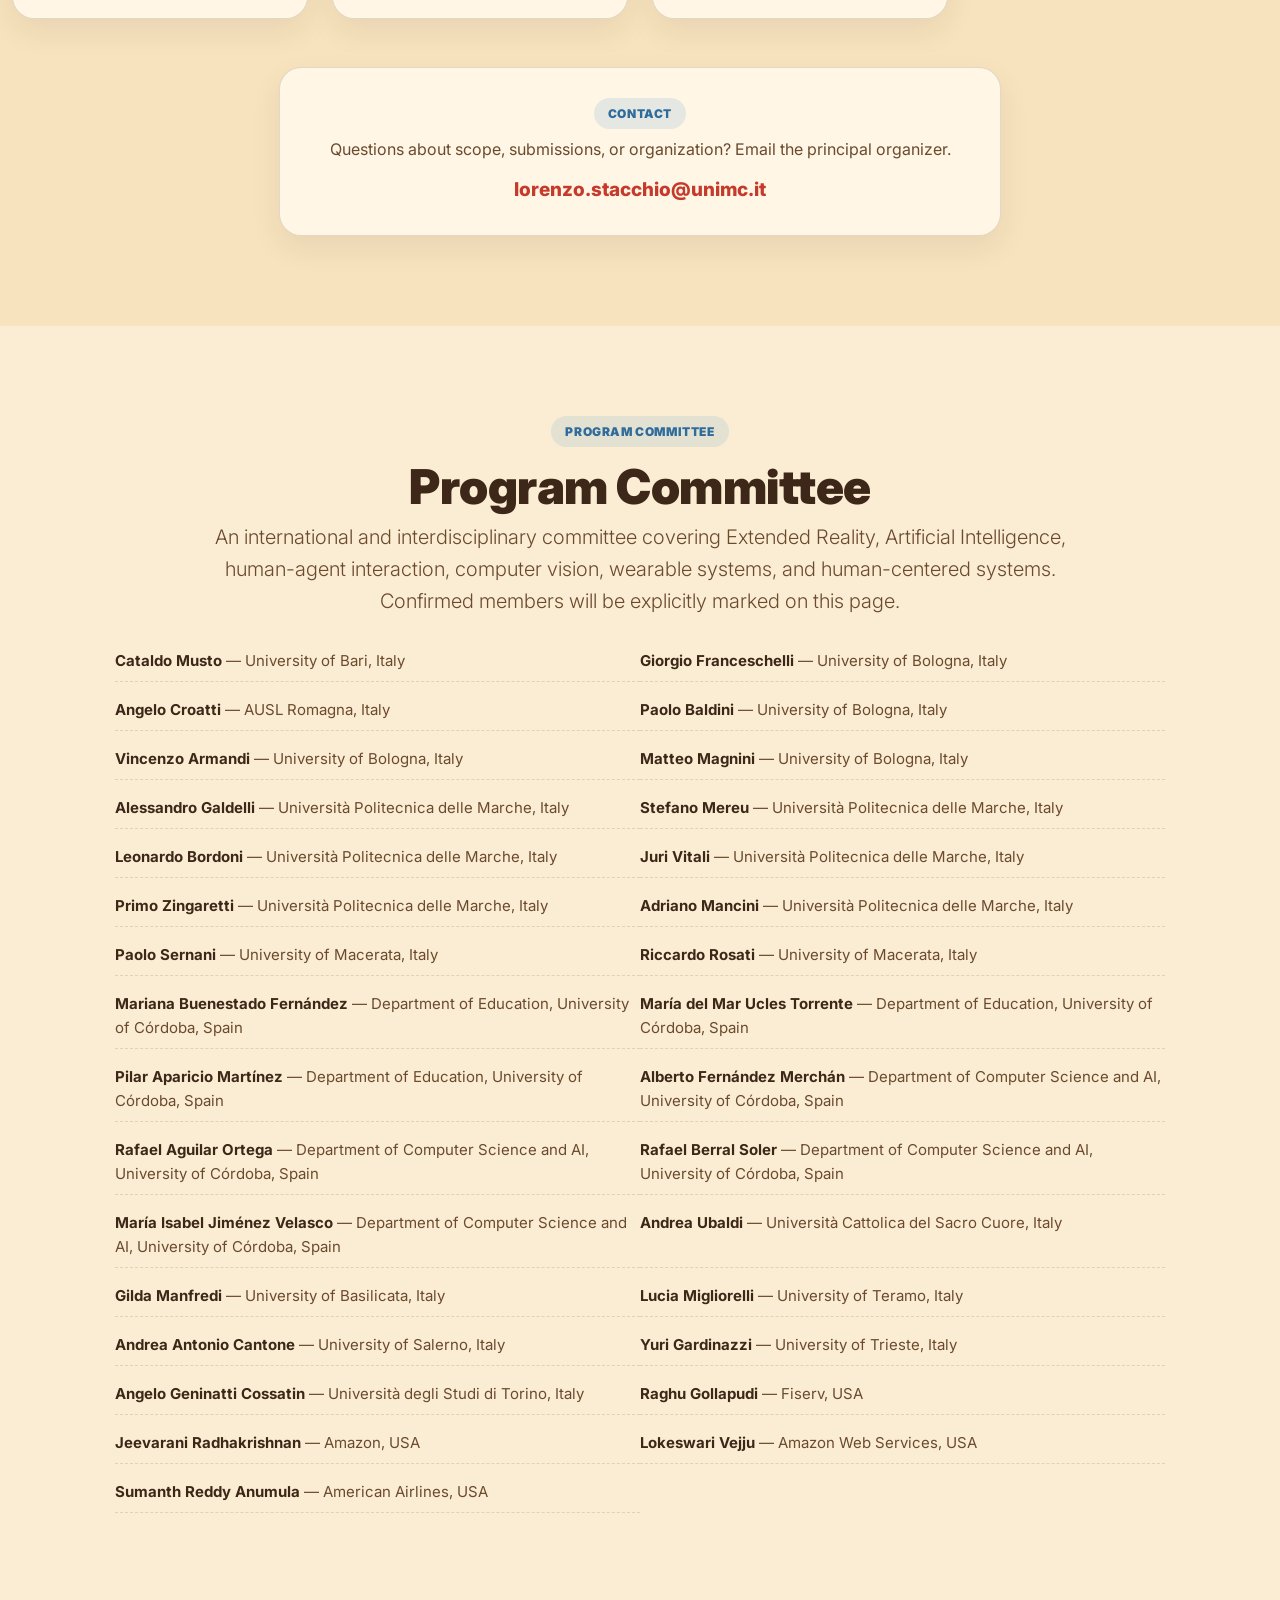
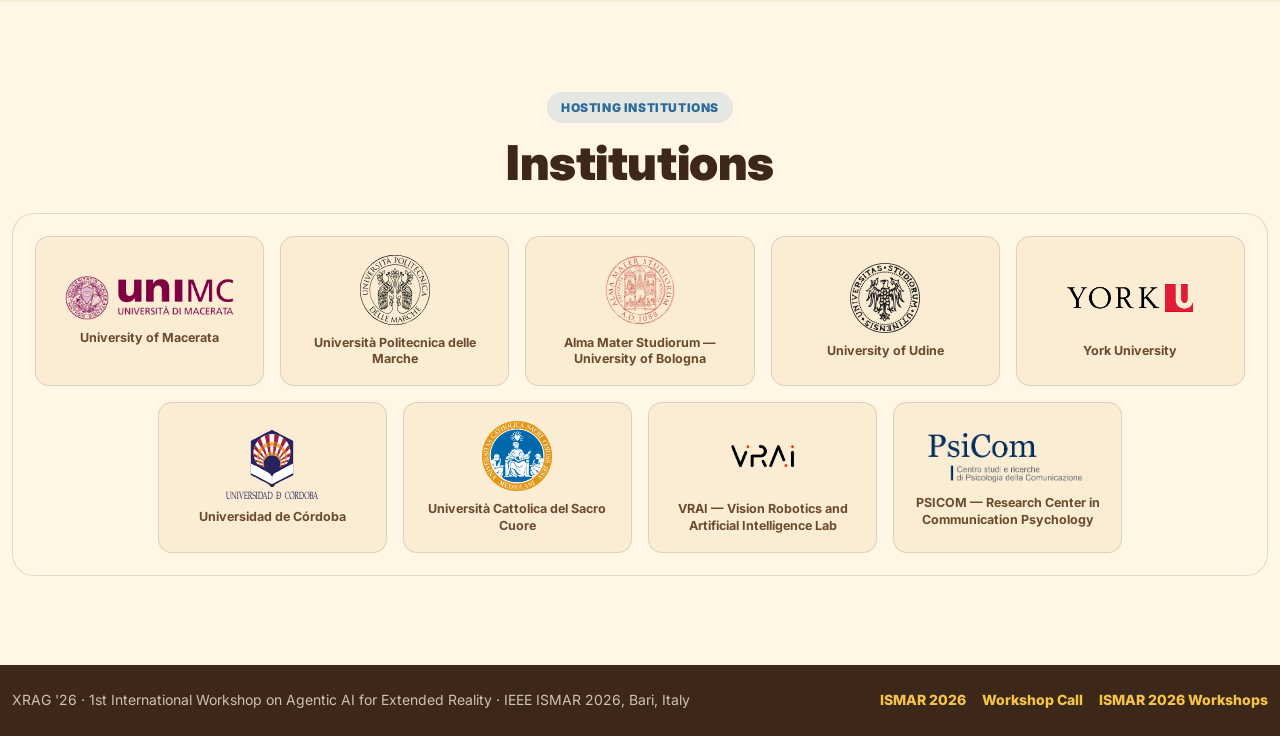
==== commit 801ceedd: "update photo and best paper" ====
--- a/index.html
+++ b/index.html
@@ -64,6 +64,39 @@
         </div>
       </section>
 
+      <!-- ============ NEWS: BEST PAPER AWARDS ============ -->
+      <section id="awards" class="block paper">
+        <div class="container-xxl">
+          <div class="section-head text-center mx-auto mb-4 mb-md-5">
+            <p class="section-kicker awards-kicker" data-bind="awards.kicker"></p>
+            <h2 class="display-5 fw-black" data-bind="awards.title"></h2>
+            <p class="lead text-muted-ink" data-bind="awards.intro"></p>
+          </div>
+          <div class="row g-3 g-md-4 align-items-stretch justify-content-center">
+            <div class="col-lg-7 d-grid gap-3" data-slot="awards"></div>
+            <div class="col-lg-5" data-slot="awardsPhoto"></div>
+          </div>
+        </div>
+      </section>
+
+      <!-- ============ PHOTO GALLERY ============ -->
+      <section id="gallery" class="block alt">
+        <div class="container-xxl">
+          <div class="section-head text-center mx-auto mb-4 mb-md-5">
+            <p class="section-kicker" data-bind="gallery.kicker"></p>
+            <h2 class="display-5 fw-black" data-bind="gallery.title"></h2>
+            <p class="lead text-muted-ink" data-bind="gallery.intro"></p>
+          </div>
+          <div class="d-grid gap-4 gap-md-5" data-slot="gallery"></div>
+        </div>
+      </section>
+
+      <dialog class="lightbox" aria-label="Photo viewer">
+        <button type="button" class="lightbox-close" aria-label="Close photo">&times;</button>
+        <div class="lightbox-frame"></div>
+        <p class="lightbox-caption"></p>
+      </dialog>
+
       <!-- ============ ABOUT (part of Home) ============ -->
       <section id="about" class="block paper" aria-label="About the workshop">
         <div class="container-xxl">
--- a/styles.css
+++ b/styles.css
@@ -461,6 +461,126 @@
   height: auto;
 }
 
+/* === AWARDS (News) ==================================== */
+.awards-kicker {
+  background: var(--yellow);
+  color: var(--ink);
+}
+.award-card {
+  position: relative;
+  padding: 24px 26px;
+  border-radius: var(--radius);
+  background: var(--cream);
+  border: 1px solid var(--line);
+  box-shadow: var(--shadow-soft);
+}
+.award-card.best { border: 2px solid var(--yellow); background: #fff1c9; }
+.award-badge,
+.paper-award {
+  display: inline-block;
+  margin: 0 0 10px;
+  padding: 4px 12px;
+  border-radius: 999px;
+  background: var(--ink);
+  color: var(--cream);
+  font-size: 12px;
+  font-weight: 900;
+  letter-spacing: 0.8px;
+  text-transform: uppercase;
+}
+.award-card.best .award-badge,
+.paper-award { background: var(--yellow); color: var(--ink); }
+.award-card h3 {
+  margin: 0 0 10px;
+  font-size: clamp(18px, 2vw, 22px);
+  font-weight: 900;
+  line-height: 1.25;
+  color: var(--ink);
+}
+.award-authors { margin: 0; font-weight: 700; color: var(--ink); }
+.award-aff     { margin: 2px 0 0; font-size: 14px; color: var(--ink-soft); }
+
+.award-photo { height: 100%; aspect-ratio: auto; min-height: 260px; }
+
+/* === PHOTO GALLERY ==================================== */
+.gallery-title {
+  margin: 0 0 14px;
+  font-size: clamp(19px, 2.2vw, 24px);
+  font-weight: 900;
+  color: var(--ink);
+}
+.gallery-grid {
+  display: grid;
+  grid-template-columns: repeat(3, minmax(0, 1fr));
+  gap: clamp(10px, 1.6vw, 18px);
+}
+@media (max-width: 767.98px) {
+  .gallery-grid { grid-template-columns: repeat(2, minmax(0, 1fr)); }
+}
+@media (max-width: 479.98px) {
+  .gallery-grid { grid-template-columns: 1fr; }
+}
+.gallery-item {
+  display: block;
+  width: 100%;
+  aspect-ratio: 4 / 3;
+  padding: 0;
+  border: 1px solid var(--line);
+  border-radius: var(--radius-sm);
+  overflow: hidden;
+  background: var(--cream);
+  box-shadow: var(--shadow-soft);
+  cursor: zoom-in;
+  transition: transform 200ms ease, box-shadow 200ms ease;
+}
+.gallery-item:hover { transform: translateY(-3px); box-shadow: var(--shadow); }
+.gallery-item:focus-visible { outline: 3px solid var(--blue-deep); outline-offset: 3px; }
+.gallery-item img {
+  display: block;
+  width: 100%;
+  height: 100%;
+  object-fit: cover;
+}
+
+.lightbox {
+  max-width: min(1200px, 94vw);
+  max-height: 94vh;
+  padding: 0;
+  border: 0;
+  border-radius: var(--radius-sm);
+  background: var(--ink);
+  color: var(--cream);
+  overflow: hidden;
+}
+.lightbox::backdrop { background: rgba(20, 12, 6, 0.82); }
+.lightbox-frame img {
+  display: block;
+  max-width: 100%;
+  max-height: calc(94vh - 64px);
+  margin: 0 auto;
+}
+.lightbox-caption { margin: 0; padding: 12px 18px; font-size: 14px; }
+.lightbox-close {
+  position: absolute;
+  top: 8px;
+  right: 8px;
+  width: 40px;
+  height: 40px;
+  border: 0;
+  border-radius: 999px;
+  background: rgba(61, 39, 24, 0.75);
+  color: #fff;
+  font-size: 26px;
+  line-height: 1;
+  cursor: pointer;
+}
+.lightbox-close:focus-visible { outline: 3px solid var(--yellow); }
+
+@media (prefers-reduced-motion: reduce) {
+  .gallery-item { transition: none; }
+  .gallery-item:hover { transform: none; }
+}
+
 /* === TIMELINE ========================================= */
 .dates-note {
   max-width: 720px;
@@ -703,9 +823,13 @@
 .panelist .panelist-bio { color: var(--ink-soft); font-size: 15.5px; margin: 0; }
 .panelist img { height: auto; }
 
-/* Keep the shared navigation comfortable with the panelists link. */
-@media (min-width: 992px) and (max-width: 1399.98px) {
+/* Keep the shared navigation comfortable with the panelists, awards and photos links. */
+@media (min-width: 992px) and (max-width: 1599.98px) {
   .site-header .brand-text { display: none !important; }
+}
+@media (min-width: 992px) and (max-width: 1299.98px) {
+  .navbar-nav .nav-link { padding: 8px 6px !important; font-size: 13.5px; }
+  .site-header .navbar-nav { gap: 0 !important; }
 }
 
 /* === COMMITTEE ======================================== */
